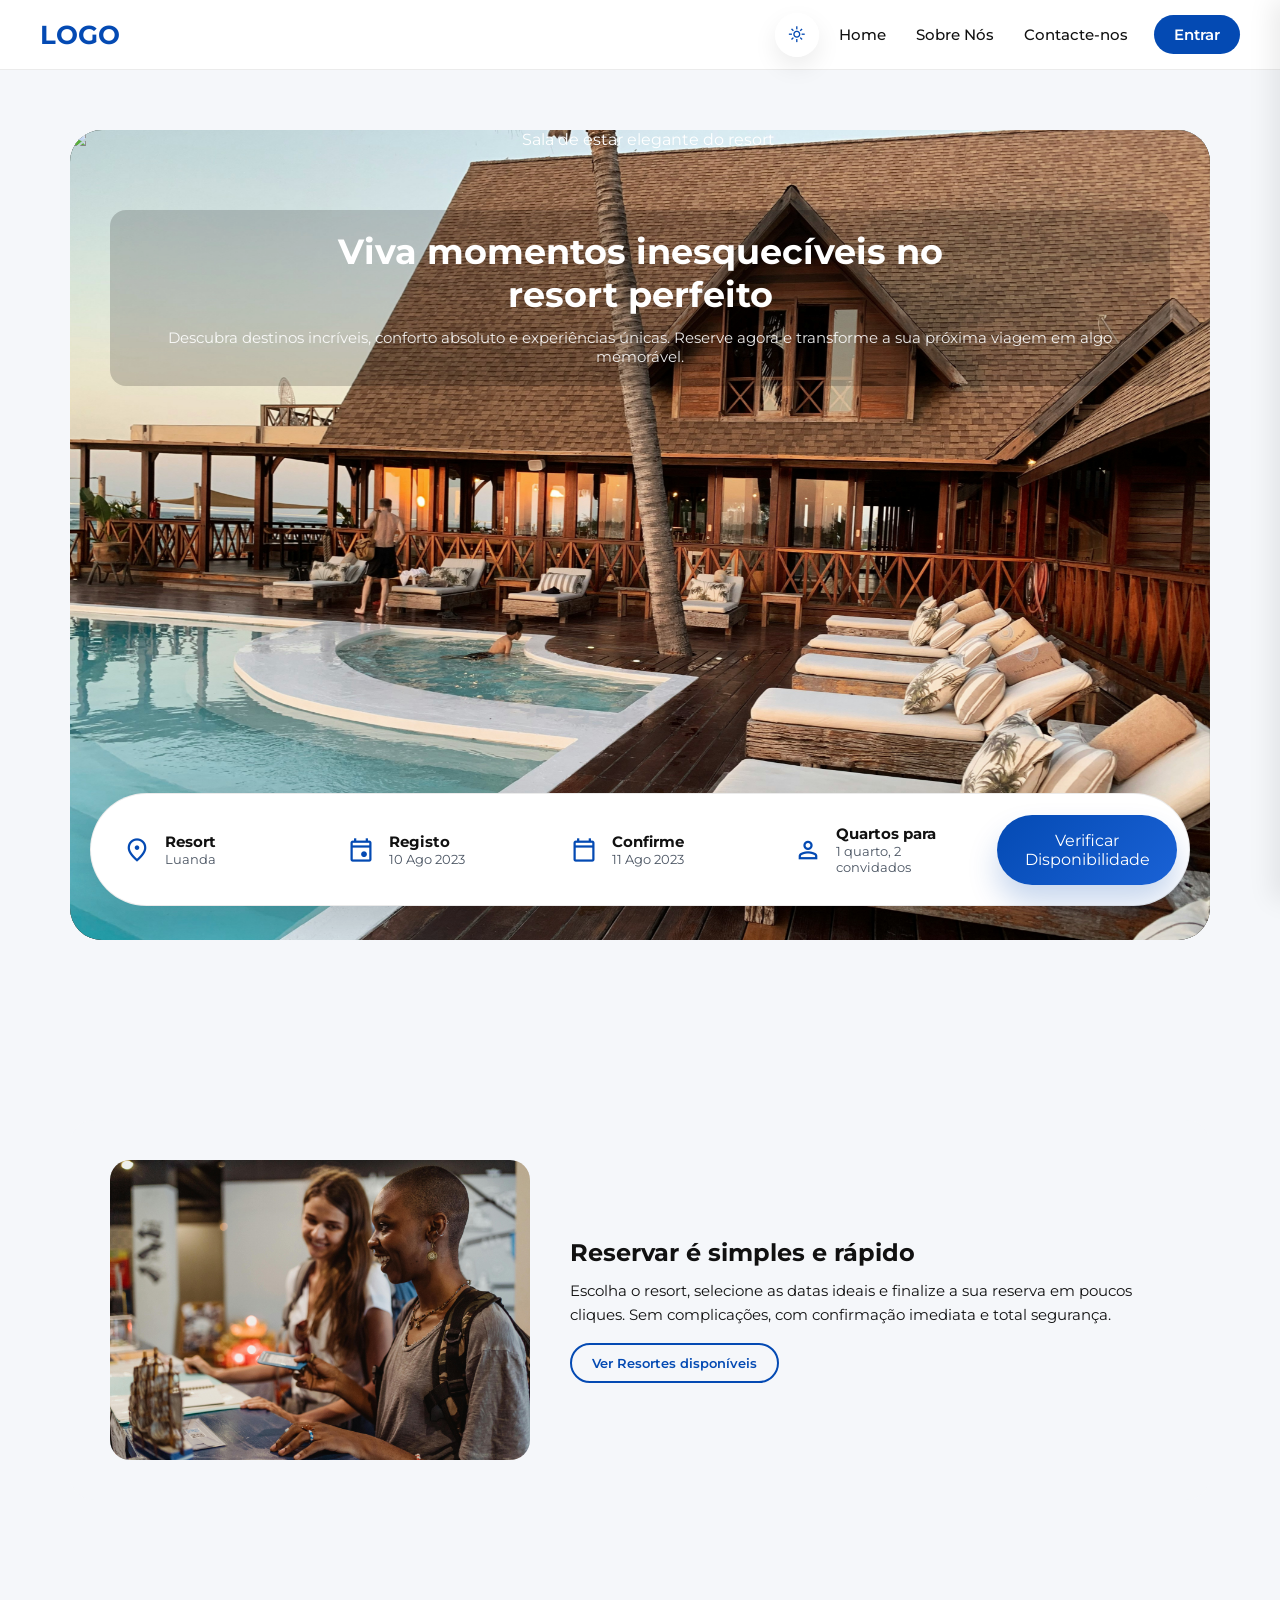
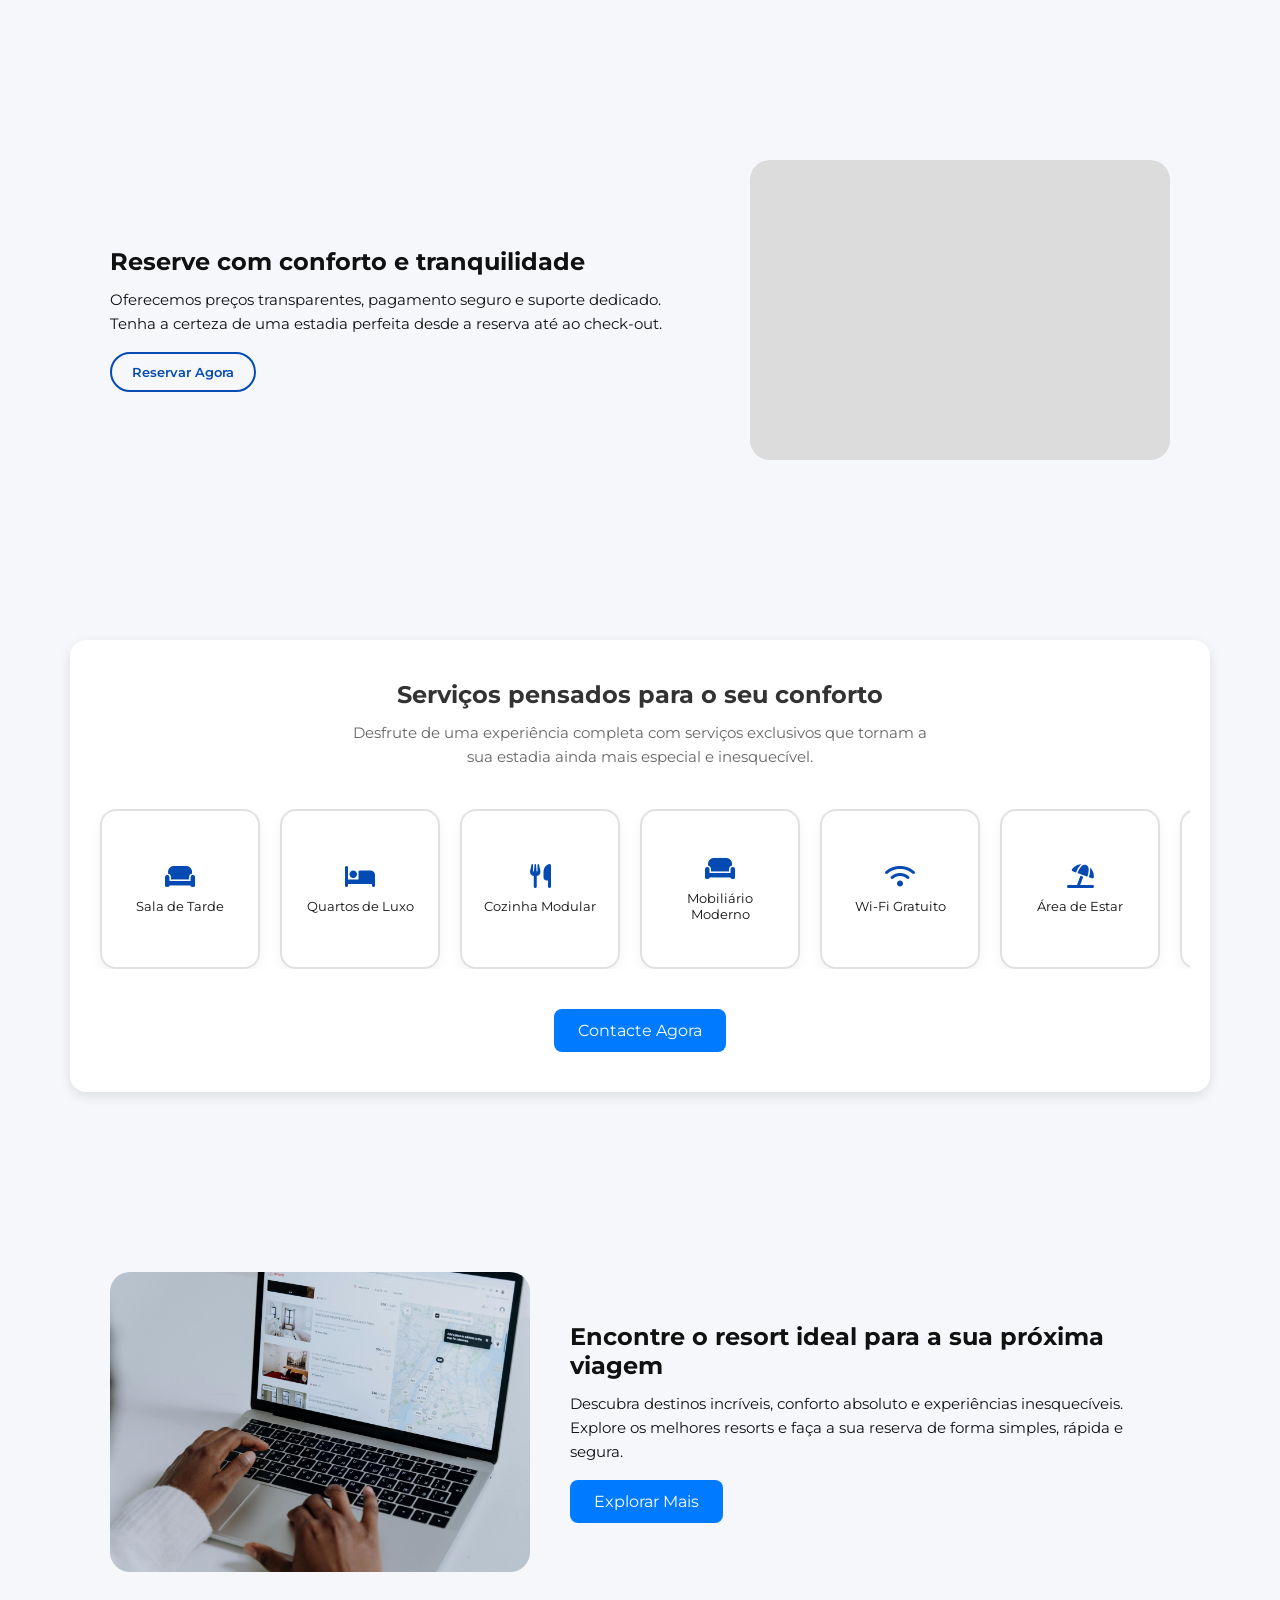
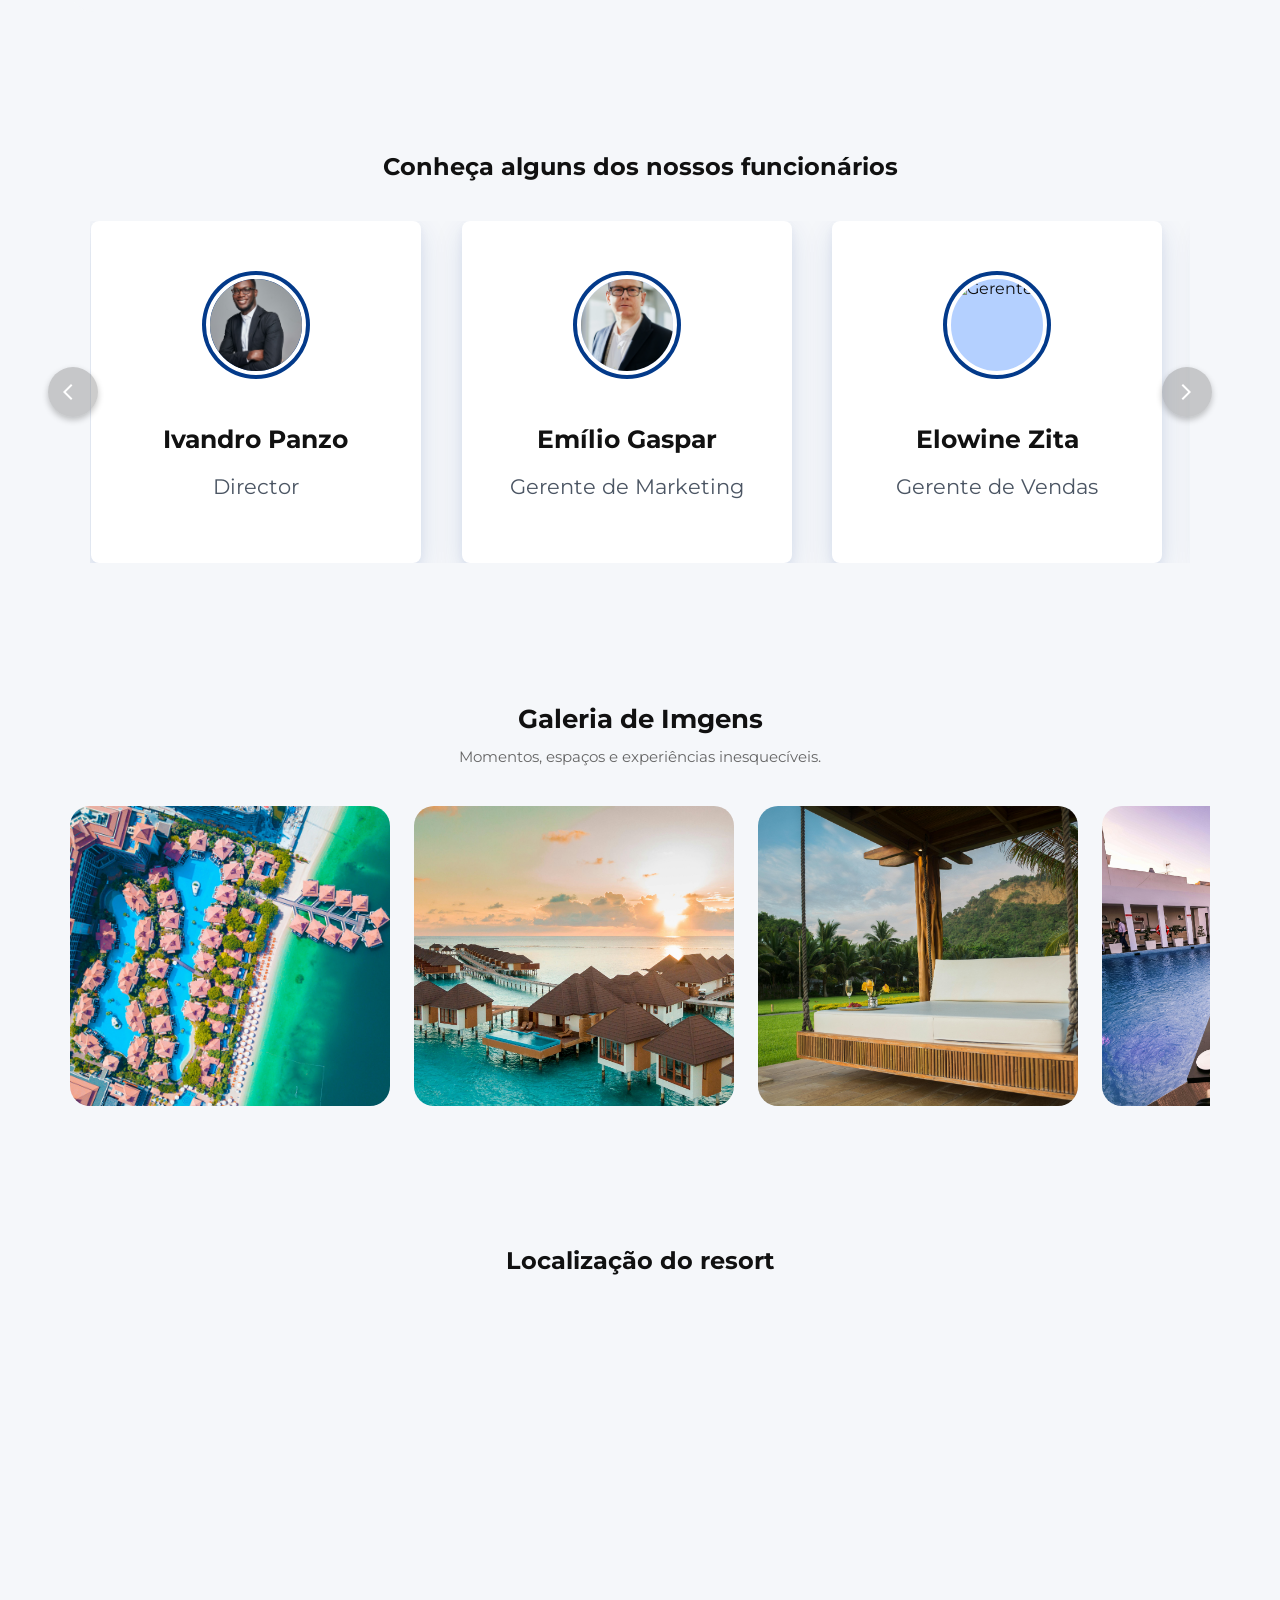
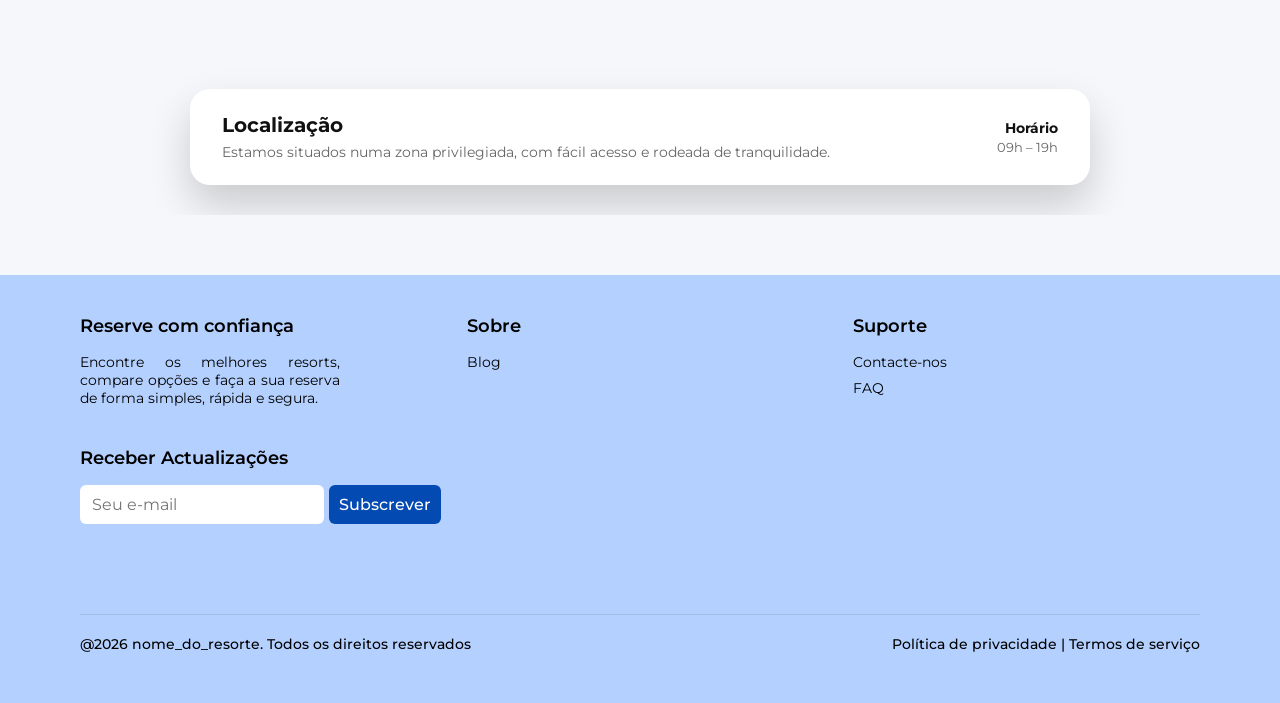
==== index.html @ 186f8224 "Add homepage, contact page and site assets Add initial site scaffold for the resort: new index.html " ====
<!DOCTYPE html>
<html lang="pt-pt">
  <head>
    <meta charset="UTF-8" />
    <meta name="viewport" content="width=device-width, initial-scale=1.0" />
    <link rel="stylesheet" href="./styles/style.css" />
    <link rel="stylesheet" href="./styles/home.css" />
    <link
      href="https://fonts.googleapis.com/css2?family=Material+Symbols+Outlined"
      rel="stylesheet"
    />

    <link
      rel="stylesheet"
      href="https://cdnjs.cloudflare.com/ajax/libs/font-awesome/6.5.1/css/all.min.css"
      integrity="sha512-DTOQO9RWCH3ppGqcWaEA1BIZOC6xxalwEsw9c2QQeAIftl+Vegovlnee1c9QX4D+L3pF6pJ7M5d0N2R8iA=="
      crossorigin="anonymous"
      referrerpolicy="no-referrer"
    />
    <script src="https://kit.fontawesome.com/9b6fa4220d.js" crossorigin="anonymous"></script>

    <title>Resort</title>
  </head>
  <body class="page-home">
    <header>
      <div>
        <a href="../index.html">
          <p class="logo">LOGO</p>
        </a>
      </div>

      <div class="header-actions">
        <button class="theme-toggle" type="button" aria-label="Alternar tema claro e escuro">
          <span class="material-symbols-outlined theme-icon">light_mode</span>
        </button>
        <button class="menu-toggle" aria-label="Abrir menu" aria-controls="menu-lateral" aria-expanded="false">
          <span class="material-symbols-outlined"> menu </span>
        </button>
        <nav aria-label="Menu principal">
          <a href="./index.html" class="botao-nav">Home</a>
          <a href="./sobre_nos/Sobre Nós.html" class="botao-nav">Sobre Nós</a>
          <a href="./contactos/Contacte-nos.html" class="botao-nav">Contacte-nos</a>
          <a href="#" class="btn-login">Entrar</a>
        </nav>
      </div>
    </header>

    <!--MENU LATERAL-->
    <div class="overlay"></div>

    <aside class="menu-lateral" id="menu-lateral" aria-label="Menu móvel">
      <div class="menu-header">
        <button class="menu-close" aria-label="Fechar menu">
          <span class="material-symbols-outlined">close</span>
        </button>
      </div>
       <a href="./index.html" class="botao-nav">Home</a>
      <a href="./sobre_nos/Sobre Nós.html" class="botao-nav">Sobre Nós</a>
      <a href="./contactos/Contacte-nos.html" class="botao-nav">Contacte-nos</a>
      <a href="#" class="btn-reservar">Entrar</a>
    </aside>

    <main>
      <!--SECCAO DE BOAS VINDAS-->
<section class="bem-vindo">
  <div class="image-slider">
    <img src="imagens/imagens_gerentes/resorts/fabio-fistarol-qai_Clhyq0s-unsplash.jpg" alt="Piscina do resort com vista para o oceano">
    <img src="imagens/imagens_gerentes/resorts/sasha-kaunas-xEaAoizNFV8-unsplash.jpg" alt="Quarto de hotel com varanda virada para o mar">
    <img src="imagens/imagens_gerentes/resorts/bilderboken-rlwE8f8anOc-unsplash.jpg" alt="Área de lazer exterior do resort com espreguiçadeiras">
    <img src="imagens/imagens_gerentes/resorts/chelsea-gates-0653_wY0nRc-unsplash.jpg" alt="Sala de estar elegante do resort">
  </div>
  <div class="welcome-content">
    <h1>Viva momentos inesquecíveis no resort perfeito</h1>
    
    <p>
   Descubra destinos incríveis, conforto absoluto e experiências únicas.
Reserve agora e transforme a sua próxima viagem em algo memorável.
    </p>
  </div>

  <div class="booking-bar">
    <button type="button" class="booking-item">
      <span class="material-symbols-outlined">location_on</span>
      <div class="booking-item-text">
        <strong>Resort</strong>
        <span>Luanda</span>
      </div>
    </button>
    <button type="button" class="booking-item">
      <span class="material-symbols-outlined">event</span>
      <div class="booking-item-text">
        <strong>Registo</strong>
        <span>10 Ago 2023</span>
      </div>
    </button>
    <button type="button" class="booking-item">
      <span class="material-symbols-outlined">calendar_today</span>
      <div class="booking-item-text">
        <strong>Confirme</strong>
        <span>11 Ago 2023</span>
      </div>
    </button>
    <button type="button" class="booking-item">
      <span class="material-symbols-outlined">person</span>
      <div class="booking-item-text">
        <strong>Quartos para</strong>
        <span>1 quarto, 2 convidados</span>
      </div>
    </button>
    <button type="button" class="booking-action">
      Verificar Disponibilidade
    </button>
  </div>

</section>


      <!-- Segunda secção-->

      <!-- SEGUNDA SECÇÃO -->
      <section class="section">
        <div class="container card">
          <div class="img-placeholder1"></div>

          <div class="texto">
            <h2>Reservar é simples e rápido</h2>
            <p>
              Escolha o resort, selecione as datas ideais e finalize a sua reserva em poucos cliques.
Sem complicações, com confirmação imediata e total segurança.
            </p>
            <a href="#" class="botao-seccao">Ver Resortes disponíveis</a>
          </div>
        </div>
      </section>

      <!-- TERCEIRA SECÇÃO -->
      <section class="section">
        <div class="caixa-reversa card">
          <div class="img-placeholder2"></div>

          <div class="texto">
            <br />
            <h2>Reserve com conforto e tranquilidade</h2>
            <p>
              Oferecemos preços transparentes, pagamento seguro e suporte dedicado.
Tenha a certeza de uma estadia perfeita desde a reserva até ao check-out.
            </p>
            <a href="#" class="botao-seccao">Reservar Agora</a>
          </div>
        </div>
      </section>

    <section class="section section4">
    <!-- Texto acima dos cards -->
    <div class="section-info">
      <h2>Serviços pensados para o seu conforto</h2>
      <p>
        Desfrute de uma experiência completa com serviços exclusivos que tornam
        a sua estadia ainda mais especial e inesquecível.
      </p>
    </div>

    <!-- Scroll infinito dos cards -->
    <div class="scroll-container">
      <div class="scroll-wrapper">
        <!-- Primeira série de cards -->
        <div class="service-card">
          <i class="fa-solid fa-couch"></i>
          <p>Sala de Tarde</p>
        </div>
        <div class="service-card">
          <i class="fa-solid fa-bed"></i>
          <p>Quartos de Luxo</p>
        </div>
        <div class="service-card">
          <i class="fa-solid fa-utensils"></i>
          <p>Cozinha Modular</p>
        </div>
        <div class="service-card">
       <i class="fa-solid fa-couch"></i>
          <p>Mobiliário Moderno</p>
        </div>
        <div class="service-card">
          <i class="fa-solid fa-wifi"></i>
          <p>Wi-Fi Gratuito</p>
        </div>
        <div class="service-card">
          <i class="fa-solid fa-umbrella-beach"></i>
          <p>Área de Estar</p>
        </div>
        <div class="service-card">
          <i class="fa-solid fa-square-parking"></i>
          <p>Estacionamento Privado</p>
        </div>
        <div class="service-card">
          <i class="fa-solid fa-fan"></i>
          <p>Ar Condicionado</p>
        </div>

        <!-- Duplicação para loop infinito -->
        <div class="service-card">
          <i class="fa-solid fa-couch"></i>
          <p>Salas de Estar</p>
        </div>
        <div class="service-card">
          <i class="fa-solid fa-bed"></i>
          <p>Quartos de Luxo</p>
        </div>
        <div class="service-card">
          <i class="fa-solid fa-utensils"></i>
          <p>Cozinha Modular</p>
        </div>
        <div class="service-card">
         <i class="fa-solid fa-couch"></i>
          <p>Mobiliário Moderno</p>
        </div>
        <div class="service-card">
          <i class="fa-solid fa-wifi"></i>
          <p>Wi-Fi Gratuito</p>
        </div>
        <div class="service-card">
          <i class="fa-solid fa-umbrella-beach"></i>
          <p>Área de Estar</p>
        </div>
        <div class="service-card">
          <i class="fa-solid fa-square-parking"></i>
          <p>Estacionamento Privado</p>
        </div>
        <div class="service-card">
          <i class="fa-solid fa-fan"></i>
          <p>Ar Condicionado</p>
        </div>
      </div>
    </div>

    <!-- Botão abaixo dos cards -->
    <div class="section-action">
      <a href="#" class="botao-reservar">Contacte Agora</a>
    </div>
  </section>

      <!-- QUINTA SECÇÃO -->
      <section class="section">
        <div class="container card">
          <div class="img-placeholder3"></div>

          <div class="texto">
            <h2>Encontre o resort ideal para a sua próxima viagem</h2>
            <p>
              Descubra destinos incríveis, conforto absoluto e experiências inesquecíveis.
Explore os melhores resorts e faça a sua reserva de forma simples, rápida e segura.
            </p>
            <a href="#" class="botao-reservar">Explorar Mais</a>
          </div>
        </div>
      </section>

      <!-- SECÇÃO DE GERENTES -->
      <section class="team-section" aria-labelledby="team-title">
        <h2 id="team-title" class="section-info">Conheça alguns dos nossos funcionários</h2>
        <div class="wrapper">
          <span id="left" class="material-symbols-outlined">
            arrow_back_ios
          </span>
          <ul class="carousel">
            <li class="cartao">
              <div class="wrapper-imagem">
                <img
                  src="imagens/imagens_gerentes/olawale-munna-qpyR0WKV_Cs-unsplash.jpg"
                  alt="Gerente"
                  draggable="false"
                />
              </div>
              <h2>Ivandro Panzo</h2>
              <p>Director</p>
            </li>
            <li class="cartao">
              <div class="wrapper-imagem">
                <img
                  src="imagens/imagens_gerentes/linkedin-sales-solutions-pAtA8xe_iVM-unsplash.jpg"
                  alt="Gerente"
                  draggable="false"
                />
              </div>
              <h2>Emílio Gaspar</h2>
              <p>Gerente de Marketing</p>
            </li>
            <li class="cartao">
              <div class="wrapper-imagem">
                <img
                  src="imagens/imagens_gerentes/christina-wocintechchat-com-0Zx1bDv5BNY-unsplash.jpg"
                  alt="Gerente"
                  draggable="false"
                />
              </div>
              <h2>Elowine Zita</h2>
              <p>Gerente de Vendas</p>
            </li>
            <li class="cartao">
              <div class="wrapper-imagem">
                <img
                  src="imagens/imagens_gerentes/christina-wocintechchat-com-SJvDxw0azqw-unsplash.jpg"
                  alt="Gerente"
                  draggable="false"
                />
              </div>
              <h2>Maria Salo</h2>
              <p>Gerente de Serviços</p>
            </li>
            <li class="cartao">
              <div class="wrapper-imagem">
                <img
                  src="imagens/imagens_gerentes/itay-verchik-G3ZAhAJ2ojc-unsplash.jpg"
                  alt="Gerente"
                  draggable="false"
                />
              </div>
              <h2>Áurio Zumba</h2>
              <p>RH</p>
            </li>
          </ul>

          <span id="right" class="material-symbols-outlined">
            arrow_forward_ios
          </span>
        </div>
      </section>

<!--Galeria-->
<section class="section galeria">
  <div class="galeria-header">
    <h2>Galeria de Imgens</h2>
    <p>Momentos, espaços e experiências inesquecíveis.</p>
  </div>

  <div class="galeria-autoscroll">
    <div class="galeria-track">
      <!-- grupo 1 -->
      <div class="galeria-item img1"></div>
      <div class="galeria-item img2"></div>
      <div class="galeria-item img3"></div>
      <div class="galeria-item img4"></div>
      <div class="galeria-item img5"></div>

      <!-- grupo 2 (duplicado para loop perfeito) -->
      <div class="galeria-item img1"></div>
      <div class="galeria-item img2"></div>
      <div class="galeria-item img3"></div>
      <div class="galeria-item img4"></div>
      <div class="galeria-item img5"></div>
    </div>
  </div>
</section>

      <!-- SEXTA SECÇÃO - MAPA -->
      <section class="mapa-section" aria-labelledby="mapa-title">
        <h2 id="mapa-title" class="section-info">Localização do resort</h2>
        <div class="mapa-container"><iframe src="https://www.google.com/maps/embed?pb=!1m18!1m12!1m3!1d4248.893605113733!2d13.100882975347645!3d-8.971890991087182!2m3!1f0!2f0!3f0!3m2!1i1024!2i768!4f13.1!3m3!1m2!1s0x1a52216869f61103%3A0xa486e6ddd4ad828c!2sMupas%20Beach%20%26%20Resort!5e1!3m2!1sen!2sao!4v1767361917332!5m2!1sen!2sao" width="1100" height="500" style="border:0;" allowfullscreen="" loading="lazy" referrerpolicy="no-referrer-when-downgrade">

     </iframe>
      <div class="mapa-card">
          <div class="mapa-card-left">
      <h3>Localização</h3>
      <p>Estamos situados numa zona privilegiada, com fácil acesso e rodeada de tranquilidade.</p>

      </div>
          <div class="mapa-card-right">
      <strong>Horário</strong>
      <span>09h – 19h</span>

        </div>
</div>
    </div>


    </div>
      </section>
    </main>
    <footer>
      <div>
        <h3>Reserve com confiança</h3>
        <p>
          Encontre os melhores resorts, compare opções e faça a sua reserva
de forma simples, rápida e segura.
        </p>
      </div>
      <div>
        <h3>Sobre</h3>

        <a href="#"> Blog </a>
      </div>
      <div>
        <h3>Suporte</h3>
        <a href="#"> Contacte-nos </a>
        <a href="#"> FAQ </a>
      </div>

      <div class="footer-section">
        <h3>Receber Actualizações</h3>
        <form class="newsletter-form">
          <input type="email" placeholder="Seu e-mail" />
          <button type="submit">Subscrever</button>
        </form>
      </div>
      <div class="footer-bottom">
        <p>
          <a href="#">Política de privacidade</a> |
          <a href="#">Termos de serviço</a>
        </p>
        <p class="word">@2026 nome_do_resorte. Todos os direitos reservados</p>
      </div>
    </footer>

    <script src="scripts/function.js" defer></script>
  </body>
</html>
---- styles/style.css ----
@import url("https://fonts.googleapis.com/css2?family=Montserrat:ital,wght@0,100..900;1,100..900&display=swap");

:root {
  --cor-botao: #044ab3;
  --cor-imagem: rgba(137, 135, 135, 0.858);
  --fonte-principal: "Montserrat", Helvetica, sans-serif;
  --cor-de-fundo: #f5f7fa;
  --cor-cards: #ffffff;
  --cor-secções: #e0e0e0;
  --cor-texto: #111111;
  --cor-subtitulo: #4b5563;
  --header-bg: rgba(255, 255, 255, 0.95);
  --border: rgba(0, 0, 0, 0.08);
  --card-shadow: 0 20px 50px rgba(0, 0, 0, 0.15);
  --surface: #f8fafc;
}

html {
  scroll-behavior: smooth;
  min-height: 100%;
}

body,
button,
input,
textarea,
select,
a {
  font: inherit;
}
a{
  text-decoration: none;
}
img,
picture,
svg,
video {
  max-width: 100%;
  display: block;
}

button,
.botao-seccao,
.btn-reservar,
.theme-toggle,
.menu-close {
  cursor: pointer;
  text-align: center;
}

.sr-only {
  position: absolute;
  width: 1px;
  height: 1px;
  padding: 0;
  margin: -1px;
  overflow: hidden;
  clip: rect(0, 0, 0, 0);
  white-space: nowrap;
  border: 0;
}

body {
  font-family: var(--fonte-principal);
  display: flex;
  flex-direction: column;
  min-height: 100vh;
  width: 100%;
  background: var(--cor-de-fundo);
  color: var(--cor-texto);
  transition:
    background 0.3s ease,
    color 0.3s ease;
}

body.dark {
  --cor-botao: #3c87f8;
  --cor-imagem: rgba(184, 189, 209, 0.68);
  --cor-de-fundo: #111827;
  --cor-cards: #1f2937;
  --cor-secções: #111827;
  --cor-texto: #e2e8f0;
  --cor-subtitulo: #94a3b8;
  --header-bg: rgba(15, 23, 42, 0.95);
  --border: rgba(148, 163, 184, 0.18);
  --card-shadow: 0 20px 50px rgba(15, 23, 42, 0.35);
  --surface: #111827;
}

*,
::before,
::after {
  box-sizing: border-box;
}

* {
  margin: 0px;
  padding: 0px;
}
/* --- Header & navigation --- */
header {
  position: fixed;
  top: 0;
  left: 0;
  width: 100%;

  height: 70px;
  padding: 0 40px;

  display: flex;
  justify-content: space-between;
  align-items: center;

  background-color: var(--header-bg);
  border-bottom: 1px solid var(--border);
  backdrop-filter: blur(14px);
  z-index: 1000;
}

nav {
  display: flex;
  align-items: center;
  gap: 22px;
}

.header-actions {
  display: flex;
  align-items: center;
  gap: 16px;
}

.header-actions nav {
  display: flex;
  align-items: center;
  gap: 22px;
}

.theme-toggle {
  display: inline-flex;
  align-items: center;
  justify-content: center;
  min-width: 44px;
  min-height: 44px;
  border: none;
  border-radius: 999px;
  background: rgba(255, 255, 255, 0.88);
  color: var(--cor-botao);
  box-shadow: 0 10px 24px rgba(0, 0, 0, 0.08);
  cursor: pointer;
  transition:
    transform 0.2s ease,
    background 0.3s ease,
    color 0.3s ease;
}

.theme-toggle:hover {
  transform: translateY(-1px);
}

body.dark .theme-toggle {
  background: rgba(255, 255, 255, 0.08);
  color: var(--cor-botao);
}

.theme-toggle i,
.theme-toggle .theme-icon {
  font-size: 1.1rem;
  line-height: 1;
}

.menu-toggle {
  position: relative;
  display: none;
  background: none;
  border: none;
  cursor: pointer;
  z-index: 1200;
}

.menu-toggle .material-symbols-outlined {
  font-size: 32px;
  color: #033a8a;
  transition:
    opacity 0.2s ease,
    opacity 0.2s ease;
}

/* --- Mobile menu --- */
.menu-lateral {
  position: fixed;
  top: 0;
  right: 0;
  box-shadow: -8px 0 24px rgba(0, 0, 0, 0.08);
  width: 280px;
  height: 100vh;

  background-color: var(--cor-cards);
  padding: 100px 24px 24px;

  display: flex;
  flex-direction: column;
  gap: 24px;

  transform: translateX(100%);
  transition: transform 0.35s ease;

  z-index: 1000;
}

.menu-lateral.ativo {
  transform: translateX(0);
}

.menu-header {
  position: absolute;
  top: 16px;
  right: 16px;
  display: flex;
  justify-content: flex-end;
  padding: 20px;
}

.menu-close {
  border-radius: 50%;
  background: none;
  border: none;
  cursor: pointer;
  color: #111;
  padding: 6px;
}

.menu-close span {
  font-size: 28px;
}

.menu-close:hover {
  color: var(--cor-botao);
}

/* --- Overlay / backdrop --- */
.overlay {
  position: fixed;
  inset: 0;
  background-color: rgba(0, 0, 0, 0.4);
  --webkit-backdrop-filter: blur(4px);

  opacity: 0;
  pointer-events: none;
  transition: opacity 0.3s ease;
  z-index: 900;
}

.overlay.ativo {
  opacity: 1;
  pointer-events: all;
}

/* --- Branding & navigation links --- */
.logo {
  font-family: var(--fonte-principal);
  font-size: 26px;
  font-weight: 700;
  color: var(--cor-botao);
  line-height: 1;
}

.botao-nav {
  text-decoration: none;
  font-size: 15px;
  font-weight: 500;
  color: var(--cor-texto);
  padding: 8px 4px;
}

.botao-nav:hover {
  color: #044ab3;
}
body.dark .botao-nav:hover {
  color:#044ab3;
}
.btn-login {
  text-decoration: none;
  background-color: var(--cor-botao);
  color: white;
  font-weight: 600;
  font-size: 15px;
  border-radius: 999px;
  padding: 10px 20px;
  transition: background-color 0.3s ease;
}

.btn-login:hover {
  background-color: #033a8a;
}

.btn-reservar {
  text-decoration: none;
  background-color: var(--cor-botao);
  color: white;
  font-weight: 600;
  font-size: 13px;
  border-radius: 999px;
  padding: 10px 20px;
}

.btn-reservar:hover {
  background-color: #033a8a;
  color: bolder;
}

/*CORPO*/
main {
  flex: 1;
  width: 100vw;
  max-width: 1200px;
  margin: 90px auto 0 auto;
  padding: 0 30px;
  display: flex;
  flex-direction: column;

  gap: 60px;
}

/* --- Dark mode overrides --- */
body.dark .menu-lateral,
body.dark footer {
  background-color: var(--cor-cards);
}

body.dark .header,
body.dark header {
  background-color: var(--header-bg);
}

body.dark .btn-reservar {
  background-color: #5f7ee6;
}

body.dark .material-symbols-outlined {
  color: var(--cor-botao);
}

body.dark .botao-nav {
  color: #dbeafe;
}

body.dark .botao-nav:hover {
  color: #e0f2fe;
}

body.dark .footer-bottom p a,
body.dark .footer-section a {
  color: #cbd5e1;
}
.section {
  width: 100%;
  display: flex;
}

/* Home page CSS moved to styles/home.css */

/* --- Footer --- */

footer {
  background-color: #b4d0ff;
  gap: 40px;
  display: grid;
  grid-template-columns: repeat(auto-fit, minmax(260px, 1fr));
  padding: 40px 80px;
  margin: 60px 0 0 0;
  color: #000;
  font-family: var(--fonte-principal);
  text-align: justify;
}

footer > div {
  display: flex;
  flex-direction: column;
  align-items: flex-start;
  gap: 8px;
  max-width: 260px;
}

footer h3 {
  font-size: 18px;
  font-weight: 600;
  margin-bottom: 8px;
}

footer p,
footer a {
  font-size: 14px;
  color: #000;
}

body.dark footer p,
body.dark footer a {
  color: #dbeafe;
}

body.dark footer h3 {
  color: #f8fafc;
}

footer a:hover {
  text-decoration: underline;
  text-underline-offset: 4px;
}
footer form.newsletter-form {
  display: flex;
  flex-direction: row;
  gap: 5px;
  align-items: center;
  width: 100%;
}

footer input[type="email"] {
  flex: 1;
  padding: 10px 12px;
  border-radius: 6px;
  border: none;
}
footer button {
  padding: 10px 10px;
  border-radius: 6px;
  border: none;
  background-color: var(--cor-botao);
  color: #fff;
  font-weight: 500;
  cursor: pointer;
  margin-top: 0;
  width: auto;
  white-space: nowrap;
}

footer button:hover {
  background-color: #033a8a;
}

footer a {
  text-decoration: none;
}
footer a:hover {
  text-decoration: underline;
  color: var(--cor-botao);
}

footer form {
  display: flex;
  flex-direction: column;
}
div.footer-bottom {
  grid-column: 1 / -1;
  display: flex;
  flex-direction: row-reverse;
  justify-content: space-between;
  align-items: center;
  font-weight: 500;
  width: 100%;
  max-width: none;
  border-top: 1px solid rgba(0, 0, 0, 0.1);
  margin-top: 50px;
  padding-top: 20px;
  text-align: left;
  margin-bottom: 10px;
}
footer > div:not(.footer-bottom) {
  display: flex;
  flex-direction: column;
  align-items: flex-start;
  gap: 8px;
  max-width: 260px;
}
@media (max-width: 768px) {
  header {
    padding: 0 20px;
  }
  div.footer-bottom {
    flex-direction: column;
    text-align: center;
    gap: 10px;
  }
  main {
    max-width: 800px;
  }
  .section {
    padding: 40px 20px;
  }

  .section > div {
    flex-direction: column;
    align-items: flex-start;
  }

  .imgsection {
    max-width: 100%;
    height: 200px;
  }

  .menu-toggle {
    display: flex;
    color: #044ab3;
  }
  .theme-toggle {
    display: inline-flex;
  }
  .header-actions {
    gap: 6px;
  }
  .header-actions nav {
    display: none;
  }
  .galeria-item {
    flex: 0 0 260px;
    height: 180px;
  }

  .galeria-header h2 {
    font-size: 22px;
  }

  nav {
    display: none;
  }
}

@media screen and (max-width: 768px) {
  .wrapper .carousel {
    grid-auto-columns: 100%;
  }
}

/* Page-specific CSS moved to styles/contact.css and styles/about.css */
---- styles/home.css ----
/* --- Home page: hero banner --- */
.bem-vindo {
  position: relative;
  overflow: hidden;
  background: #6f6f6f;
  border-radius: 32px;
  height: 90vh;
  padding: 80px 40px 120px;
  max-width: 1200px;
  margin: 40px auto;
  text-align: center;
  color: #fff;
}

.image-slider {
  position: absolute;
  inset: 0;
  width: 100%;
  height: 100%;
  overflow: hidden;
}

.image-slider img {
  position: absolute;
  inset: 0;
  width: 100%;
  height: 100%;
  object-fit: cover;
  opacity: 0;
  animation: fade 20s infinite ease-in-out;
  animation-fill-mode: both;
  backface-visibility: hidden;
}

.image-slider img:nth-child(1) {
  animation-delay: 0s;
}

.image-slider img:nth-child(2) {
  animation-delay: 5s;
}

.image-slider img:nth-child(3) {
  animation-delay: 10s;
}

.image-slider img:nth-child(4) {
  animation-delay: 15s;
}

@keyframes fade {
  0%,
  20%,
  100% {
    opacity: 1;
  }
  25%,
  95% {
    opacity: 0;
  }
}

.welcome-content {
  position: relative;
  z-index: 1;
  text-align: center;
  background: #0000002d;
  padding: 20px;
  border-radius: 16px;
  margin: auto;
}

.welcome-content h1 {
  font-size: 2.2rem;
  max-width: 700px;
  margin: 0 auto 12px;
}

.welcome-content p {
  font-size: 0.95rem;
  opacity: 0.9;
}

.booking-bar {
  position: absolute;
  left: 50%;
  bottom: 34px;
  min-width: 80px;
  transform: translateX(-50%);
  width: min(100%, 1100px);
  display: flex;
  align-items: center;
  justify-content: space-between;
  gap: 6px;
  padding: 12px;
  background: var(--cor-cards);
  border-radius: 999px;
  box-shadow: var(--card-shadow);
  border: 1px solid var(--border);
  z-index: 2;
}

.booking-item,
.booking-action {
  border: none;
  background: none;
  cursor: pointer;
  outline: none;
  font: inherit;
}

.booking-item {
  display: flex;
  align-items: center;
  gap: 14px;
  flex: 1;
  min-width: 90px;
  padding: 18px 20px;
  border-radius: 999px;
  transition:
    transform 0.2s ease,
    background 0.25s ease,
    box-shadow 0.25s ease;
  text-align: left;
}

.booking-item:hover {
  background: rgba(4, 74, 179, 0.08);
  transform: translateY(-1px);
}

.booking-item .material-symbols-outlined {
  font-size: 28px;
  color: #044ab3;
}

.booking-item-text strong {
  display: block;
  font-size: 0.95rem;
  color: var(--cor-texto);
}

.booking-item-text span {
  display: block;
  font-size: 0.82rem;
  color: var(--cor-subtitulo);
}

.booking-action {
  flex-shrink: 0;
  width: 180px;
  background: linear-gradient(135deg, #044ab3 0%, #1a62d6 100%);
  color: #fff;
  border-radius: 999px;
  padding: 16px 28px;
  box-shadow: 0 18px 30px rgba(4, 74, 179, 0.22);
  transition:
    transform 0.2s ease,
    filter 0.25s ease,
    box-shadow 0.25s ease;
}

.booking-action:hover {
  transform: translateY(-2px);
  filter: brightness(1.04);
}

.section {
  width: 100%;
  margin: 0 auto;
  display: flex;
  flex-direction: column;
  padding: 80px 0;
  align-items: center;
}

.caixa-reversa {
  flex-direction: row-reverse;
  width: 100%;
}

.container {
  width: 100%;
  margin: 0 auto;
  padding: 0 20px;
  display: flex;
}

.card {
  background-color: #f5f7fa;
  border-radius: 24px;
  padding: 40px;
  display: flex;
  align-items: center;
  gap: 40px;
}

.img-placeholder1,
.img-placeholder2,
.img-placeholder3 {
  background-size: cover;
  background-position: center;
  width: 100%;
  max-width: 420px;
  height: 300px;
  background-color: #dcdcdc;
  border-radius: 20px;
}

.img-placeholder1 {
  background-image: url("../imagens/imagens_seccoes/pexels-ketut-subiyanto-4907441.jpg");
}

.img-placeholder2 {
  background-image: url("../imagens/imagens_seccoes/pexels-pixabay-261169.jpg");
}

.img-placeholder3 {
  background-image: url("../imagens/imagens_seccoes/pexels-cottonbro-5077049.jpg");
}

.texto h2 {
  font-size: 24px;
  margin-bottom: 12px;
}

.texto p {
  font-size: 15px;
  line-height: 1.6;
  margin-bottom: 16px;
}

.botao-seccao {
  display: inline-block;
  padding: 10px 20px;
  border: 2px solid #044ab3;
  color: #044ab3;
  border-radius: 999px;
  font-size: 13px;
  font-weight: 600;
  text-decoration: none;
}

.botao-seccao:hover {
  background-color: #044ab3;
  color: #fff;
}

.section4 {
  max-width: 1200px;
  margin: 0 auto;
  padding: 40px 20px;
  background-color: #fff;
  border-radius: 16px;
  box-shadow: 0 4px 12px rgba(0, 0, 0, 0.1);
}

.section-info {
  text-align: center;
  margin-bottom: 40px;
}

.section-info h2 {
  font-size: 24px;
  margin-bottom: 12px;
  color: #333;
}

.section-info p {
  font-size: 15px;
  line-height: 1.6;
  color: #666;
  max-width: 600px;
  margin: 0 auto;
}

.scroll-container {
  overflow: hidden;
  width: 100%;
  margin-bottom: 40px;
}

.scroll-wrapper {
  display: flex;
  animation: scroll 20s linear infinite;
}

.service-card {
  background-color: #ffffff;
  border-radius: 16px;
  width: 160px;
  height: 160px;
  padding: 20px;
  display: flex;
  flex-direction: column;
  justify-content: center;
  align-items: center;
  gap: 10px;
  font-size: 13px;
  text-align: center;
  box-shadow: 0 4px 12px rgba(0, 0, 0, 0.05);
  border: 2px solid #9b989849;
  flex-shrink: 0;
  margin: 0 10px;
}

.service-card img {
  width: 40px;
  height: 40px;
  transition: filter 0.3s ease;
}

.icon {
  font-size: 40px;
  color: var(--cor-botao);
  transition: color 0.3s ease;
}

@keyframes scroll {
  0% {
    transform: translateX(0);
  }
  100% {
    transform: translateX(-50%);
  }
}

.botao-reservar {
  display: inline-block;
  padding: 12px 24px;
  background-color: #007bff;
  color: #fff;
  text-decoration: none;
  border-radius: 8px;
  font-size: 16px;
  text-align: center;
  transition: background-color 0.3s;
}

.botao-reservar:hover {
  background-color: #0056b3;
}

.section-action {
  text-align: center;
}

@media (max-width: 720px) {
  .booking-bar {
    position: absolute;
    left: 50%;
    bottom: 24px;
    transform: translateX(-50%);
    width: min(340px, calc(100% - 32px));
    justify-content: center;
    padding: 0;
    background: transparent;
    box-shadow: none;
    border: none;
  }

  .booking-item {
    display: none;
  }

  .booking-action {
    width: 100%;
    margin: 0;
    padding: 12px 16px;
    border-radius: 999px;
    background: linear-gradient(135deg, #044ab3 0%, #1a62d6 100%);
    box-shadow: 0 18px 30px rgba(4, 74, 179, 0.18);
  }
}

@media (max-width: 768px) {
  .section-info h2 {
    font-size: 20px;
  }

  .section-info p {
    font-size: 14px;
  }

  .service-card {
    width: 120px;
    height: 120px;
    font-size: 12px;
  }

  .service-card img {
    width: 30px;
    height: 30px;
  }

  .scroll-wrapper {
    animation-duration: 15s;
  }
}

@media (max-width: 480px) {
  .section-info h2 {
    font-size: 18px;
  }

  .section-info p {
    font-size: 13px;
  }

  .service-card {
    width: 100px;
    height: 100px;
    font-size: 11px;
    padding: 10px;
  }

  .service-card img {
    width: 25px;
    height: 25px;
  }

  .botao-reservar {
    font-size: 14px;
    padding: 10px 20px;
  }
}

.carousel :where(.cartao, .wrapper-imagem) {
  display: flex;
  justify-content: center;
  align-items: center;
}

.carousel.dragging {
  cursor: grab;
  -webkit-user-select: none;
  user-select: none;
  scroll-behavior: auto;
  scroll-snap-type: none;
}

.carousel::-webkit-scrollbar {
  display: none;
}

.service-card i {
  color: var(--cor-botao);
  font-size: 24px;
} 

.carousel .cartao {
  scroll-snap-align: start;
  background-color: var(--cor-cards);
  border-radius: 8px;
  list-style: none;
  width: 330px;
  height: 342px;
  padding-bottom: 15px;
  display: flex;
  cursor: pointer;
  flex-direction: column;
  justify-content: center;
  align-items: center;
  gap: 15px;
  box-shadow:
    0 10px 30px rgba(3, 58, 138, 0.12),
    0 4px 10px rgba(3, 58, 138, 0.06);
}

.cartao {
  transition:
    box-shadow 0.3s ease,
    transform 0.3s ease;
}

.cartao:hover {
  transform: translateY(-6px);
  box-shadow:
    0 18px 45px rgba(0, 0, 0, 0.12),
    0 8px 18px rgba(0, 0, 0, 0.06);
}

.wrapper .carousel {
  display: grid;
  grid-auto-flow: column;
  grid-auto-columns: calc((100% / 3) - 12px);
  gap: 16px;
  overflow-x: auto;
  scroll-behavior: smooth;
  scroll-snap-type: x mandatory;
  scrollbar-width: 0;
}

.wrapper {
  max-width: 1100px;
  width: 100%;
  margin: 0 auto;
  position: relative;
}

.wrapper span {
  height: 50px;
  width: 50px;
  background: #7675755e;
  text-align: center;
  line-height: 50px;
  border-radius: 50%;
  color: #ffffff;
  top: 50%;
  cursor: pointer;
  position: absolute;
  font-size: 1.25rem;
  transform: translateY(-50%);
  box-shadow: 0 3px 6px rgba(0, 0, 0, 0.23);
}

.wrapper span:hover {
  background: #818181;
  transition:
    transform 0.3s ease,
    background 0.3s ease;
  transform: scale(1.05) translateY(-50%);
}

.wrapper span:first-child {
  left: -42px;
}

.wrapper span:last-child {
  right: -22px;
}

.cartao .wrapper-imagem {
  background-color: #033a8a;
  width: 108px;
  height: 108px;
  border-radius: 50%;
}

.cartao .wrapper-imagem img {
  width: 100px;
  height: 100px;
  border-radius: 50%;
  object-fit: cover;
  background: #b4d0ff;
  border: 4px solid #fff;
}

.cartao h2 {
  font-size: 1.56rem;
  margin: 30px 0 5px;
}

.cartao p {
  color: var(--cor-subtitulo);
  font-size: 1.31rem;
}

body.dark .card,
body.dark .service-card,
body.dark .section4,
body.dark .mapa-card,
body.dark .galeria-item {
  background-color: var(--cor-cards);
}

body.dark .welcome-content {
  background: rgba(30, 41, 59, 0.6);
}

body.dark .welcome-content h1,
body.dark .welcome-content p,
body.dark .texto h2,
body.dark .texto p,
body.dark .section-info h2,
body.dark .section-info p {
  color: var(--cor-texto);
}

body.dark .botao-seccao {
  background: rgba(138, 183, 255, 0.12);
  color: var(--cor-botao);
  border-color: rgba(138, 183, 255, 0.28);
}

body.dark .botao-seccao:hover {
  background-color: var(--cor-botao);
  color: #111827;
}

body.dark .icon {
  color: var(--cor-botao);
}

.galeria {
  gap: 40px;
  overflow: hidden;
}

.galeria-header {
  text-align: center;
  max-width: 600px;
}

.galeria-header h2 {
  font-size: 26px;
  margin-bottom: 12px;
}

.galeria-header p {
  font-size: 15px;
  color: #666;
}

.galeria-autoscroll {
  width: 100%;
  overflow: hidden;
  position: relative;
}

.galeria-track {
  display: flex;
  gap: 24px;
  width: max-content;
  animation: galeria-scroll 35s linear infinite;
}

.galeria-autoscroll:hover .galeria-track {
  animation-play-state: paused;
}

.galeria-item {
  width: 320px;
  height: 300px;
  background-color: #bdbdbd;
  border-radius: 20px;
  flex-shrink: 0;
  transition:
    transform 0.4s ease,
    box-shadow 0.4s ease;
  background-size: cover;
  background-position: center;
  background-repeat: no-repeat;
}

.img1 {
  background-image: url("../imagens/galeria/pexels-thelazyartist-1488515.jpg");
}

.img2 {
  background-image: url("../imagens/galeria/pexels-asadphoto-3601426.jpg");
}

.img3 {
  background-image: url("../imagens/galeria/pexels-maria-salazar-303506-879010.jpg");
}

.img4 {
  background-image: url("../imagens/galeria/pexels-naimbic-2290738.jpg");
}

.img5 {
  background-image: url("../imagens/galeria/pexels-pixabay-261169.jpg");
}

.galeria-item:hover {
  transform: scale(1.05);
  box-shadow: 0 18px 40px rgba(0, 0, 0, 0.18);
}

@keyframes galeria-scroll {
  from {
    transform: translateX(0);
  }
  to {
    transform: translateX(-50%);
  }
}

@media (max-width: 768px) {
  .card {
    flex-direction: column;
  }
}

.mapa-container {
  position: relative;
  width: 100%;
  height: 500px;
  border-radius: 24px;
  overflow: hidden;
}

.mapa-container iframe {
  width: 100%;
  height: 100%;
  border: 0;
}

.mapa-card {
  position: absolute;
  bottom: 30px;
  left: 50%;
  transform: translateX(-50%);
  background: #ffffff;
  border-radius: 20px;
  padding: 24px 32px;
  display: flex;
  gap: 40px;
  align-items: center;
  box-shadow: 0 20px 40px rgba(0, 0, 0, 0.18);
  z-index: 10;
  max-width: 900px;
  width: calc(100% - 40px);
}

.mapa-card-left {
  flex: 1;
}

.mapa-card-left h3 {
  font-size: 20px;
  margin-bottom: 6px;
}

.mapa-card-left p {
  font-size: 14px;
  color: #666;
}

.mapa-card-right {
  text-align: right;
}

.mapa-card-right strong {
  display: block;
  font-size: 14px;
  color: var(--cor-texto);
}

.mapa-card-right span {
  font-size: 13px;
  color: #666;
}

@media screen and (max-width: 768px) {
  .wrapper .carousel {
    grid-auto-columns: 100%;
  }
}
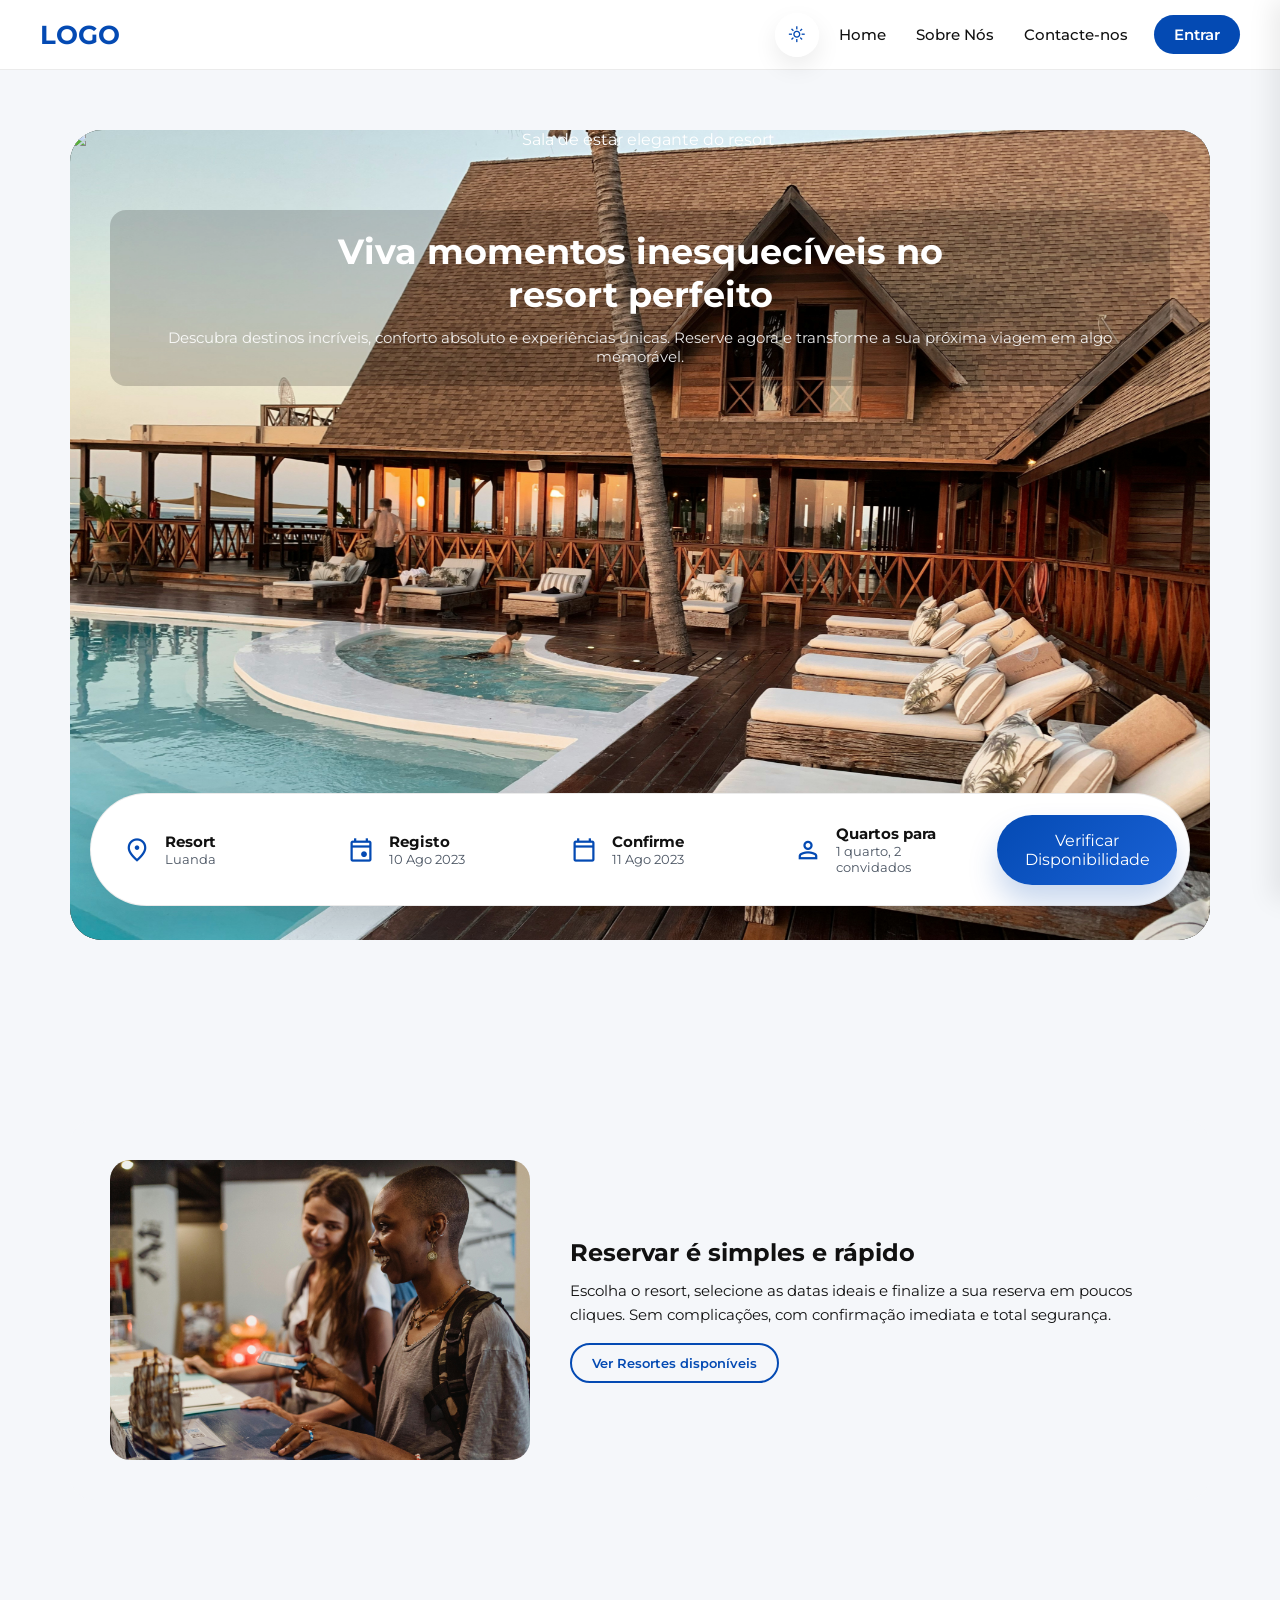
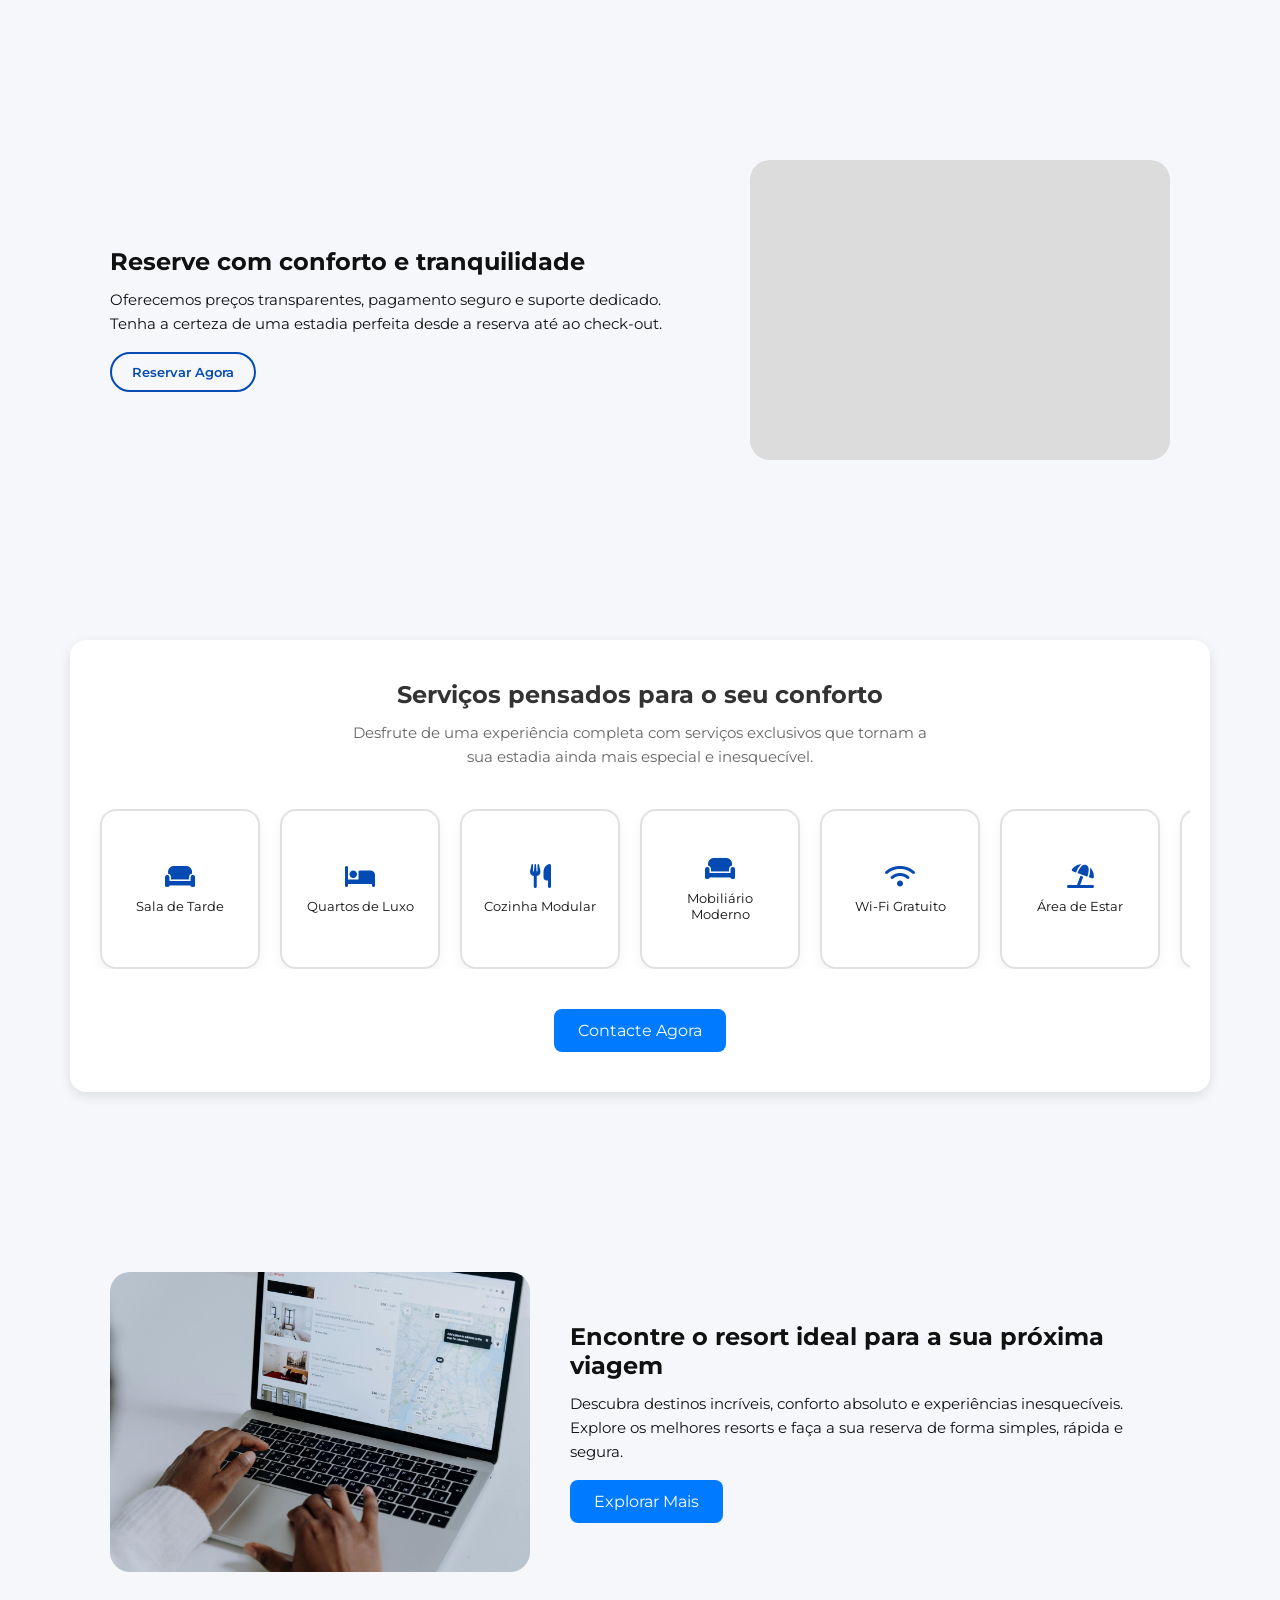
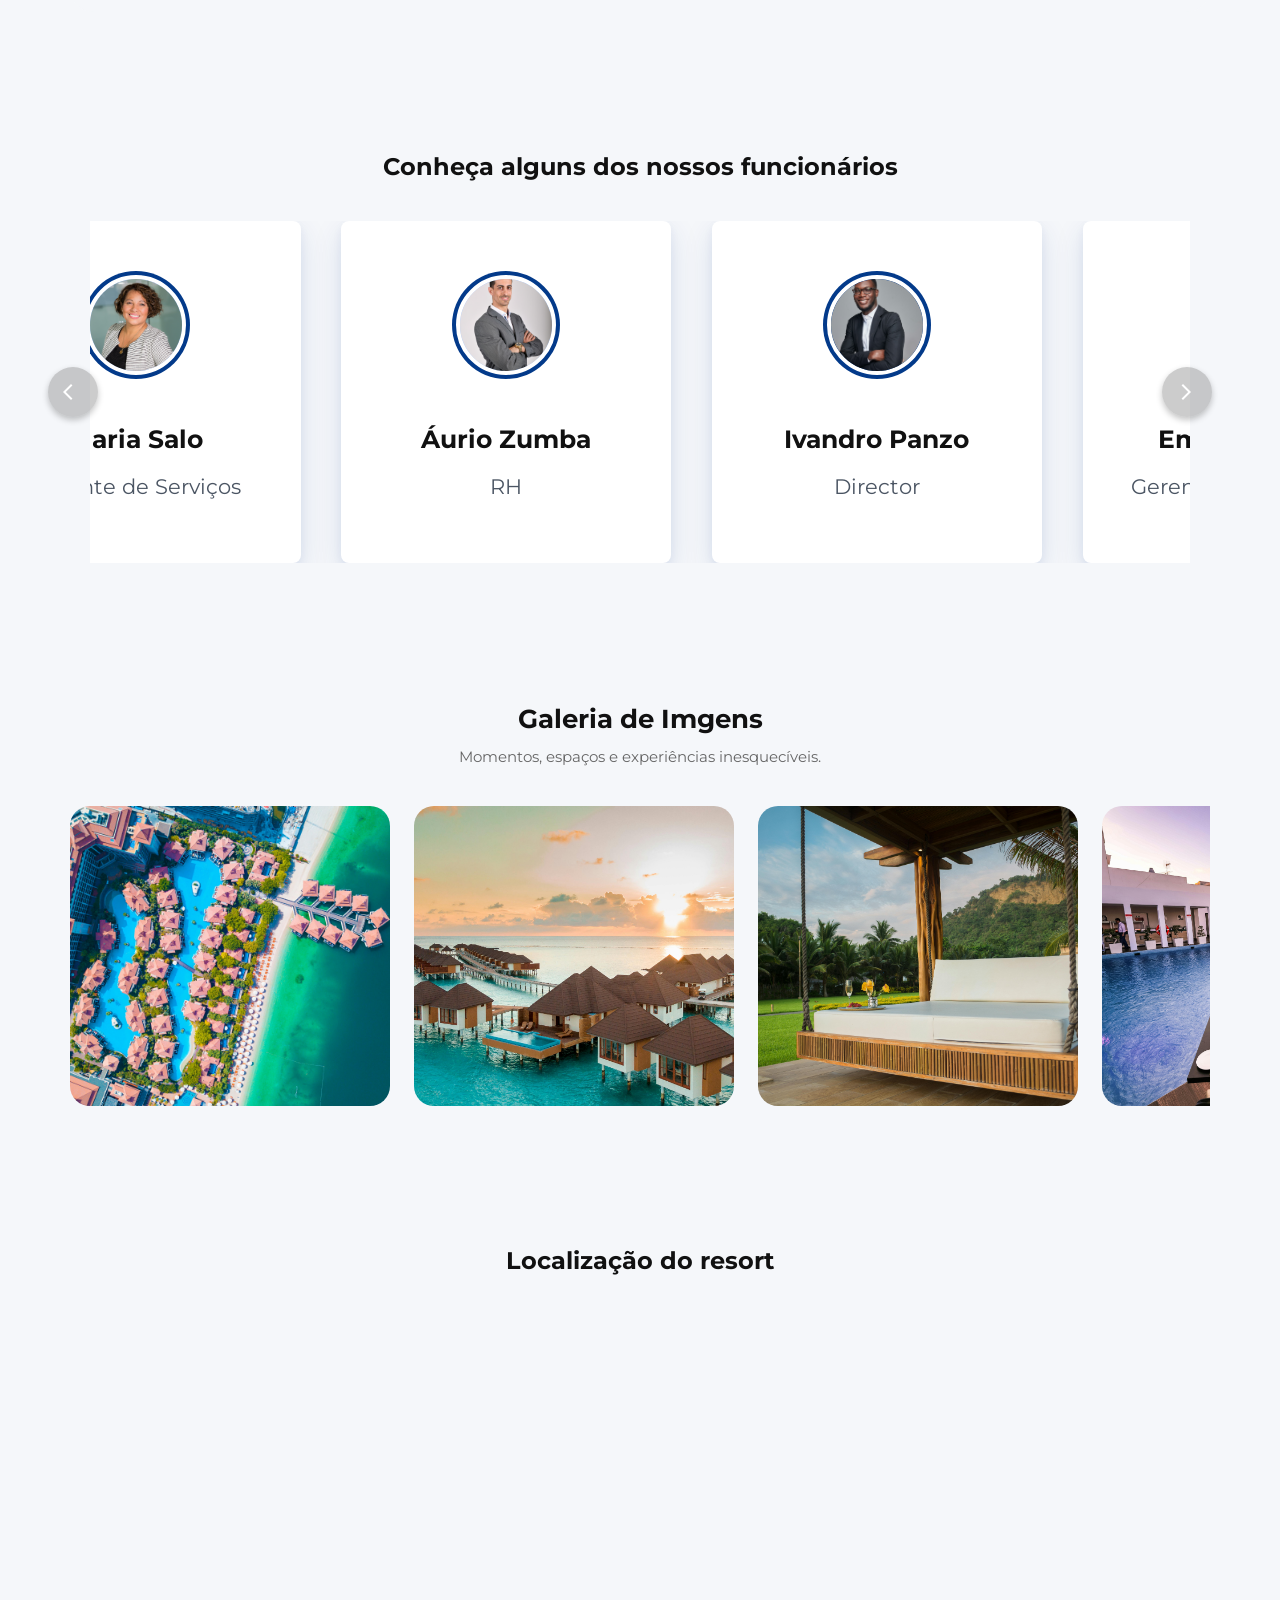
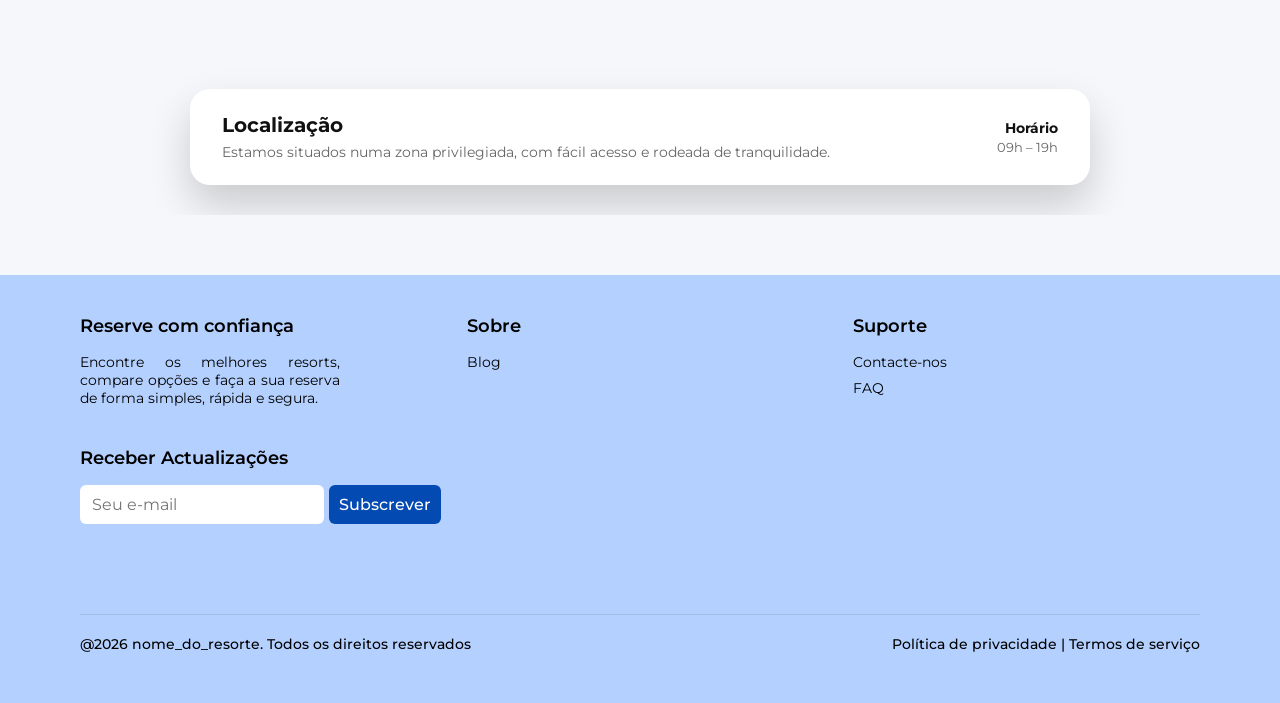
==== commit eb87ec77: "Update index.html" ====
--- a/index.html
+++ b/index.html
@@ -19,7 +19,7 @@
     />
     <script src="https://kit.fontawesome.com/9b6fa4220d.js" crossorigin="anonymous"></script>
 
-    <title>Resort</title>
+    <title>Complexo Turístico Baía de Cabo Ledo</title>
   </head>
   <body class="page-home">
     <header>
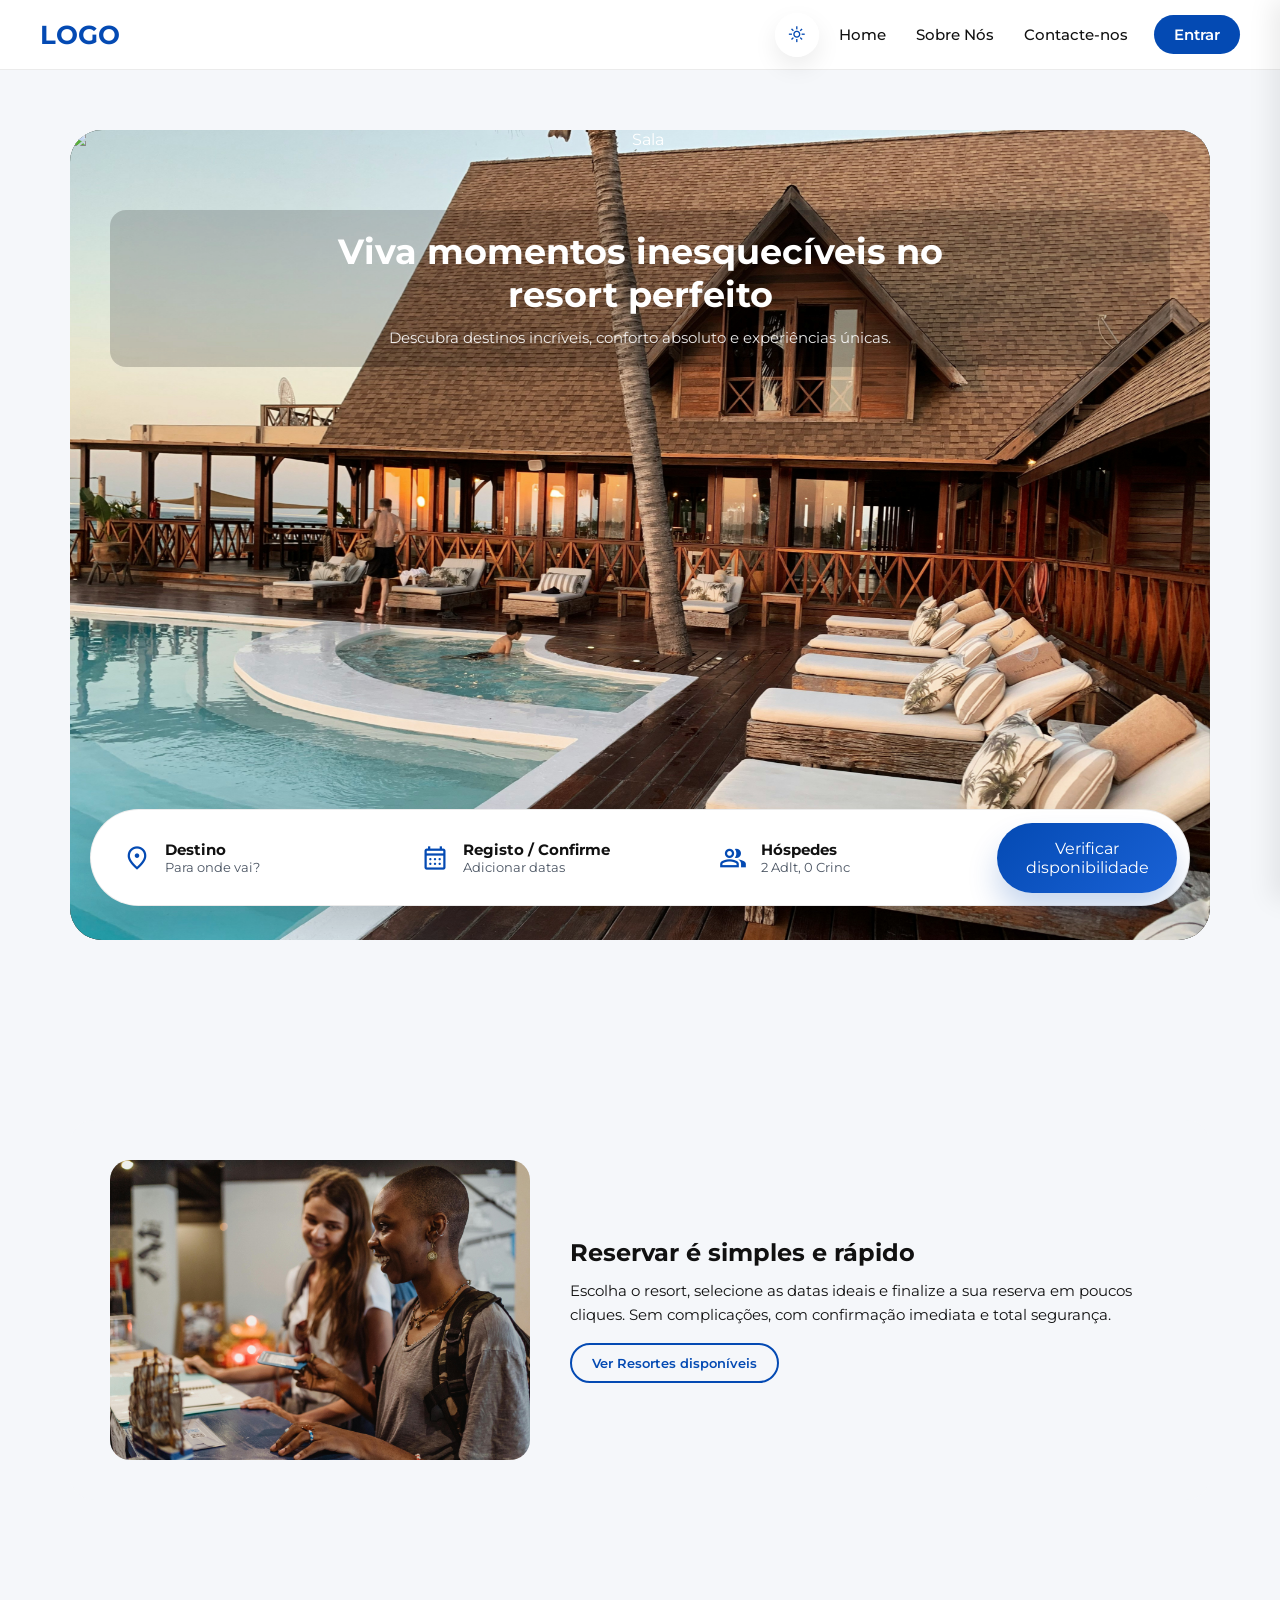
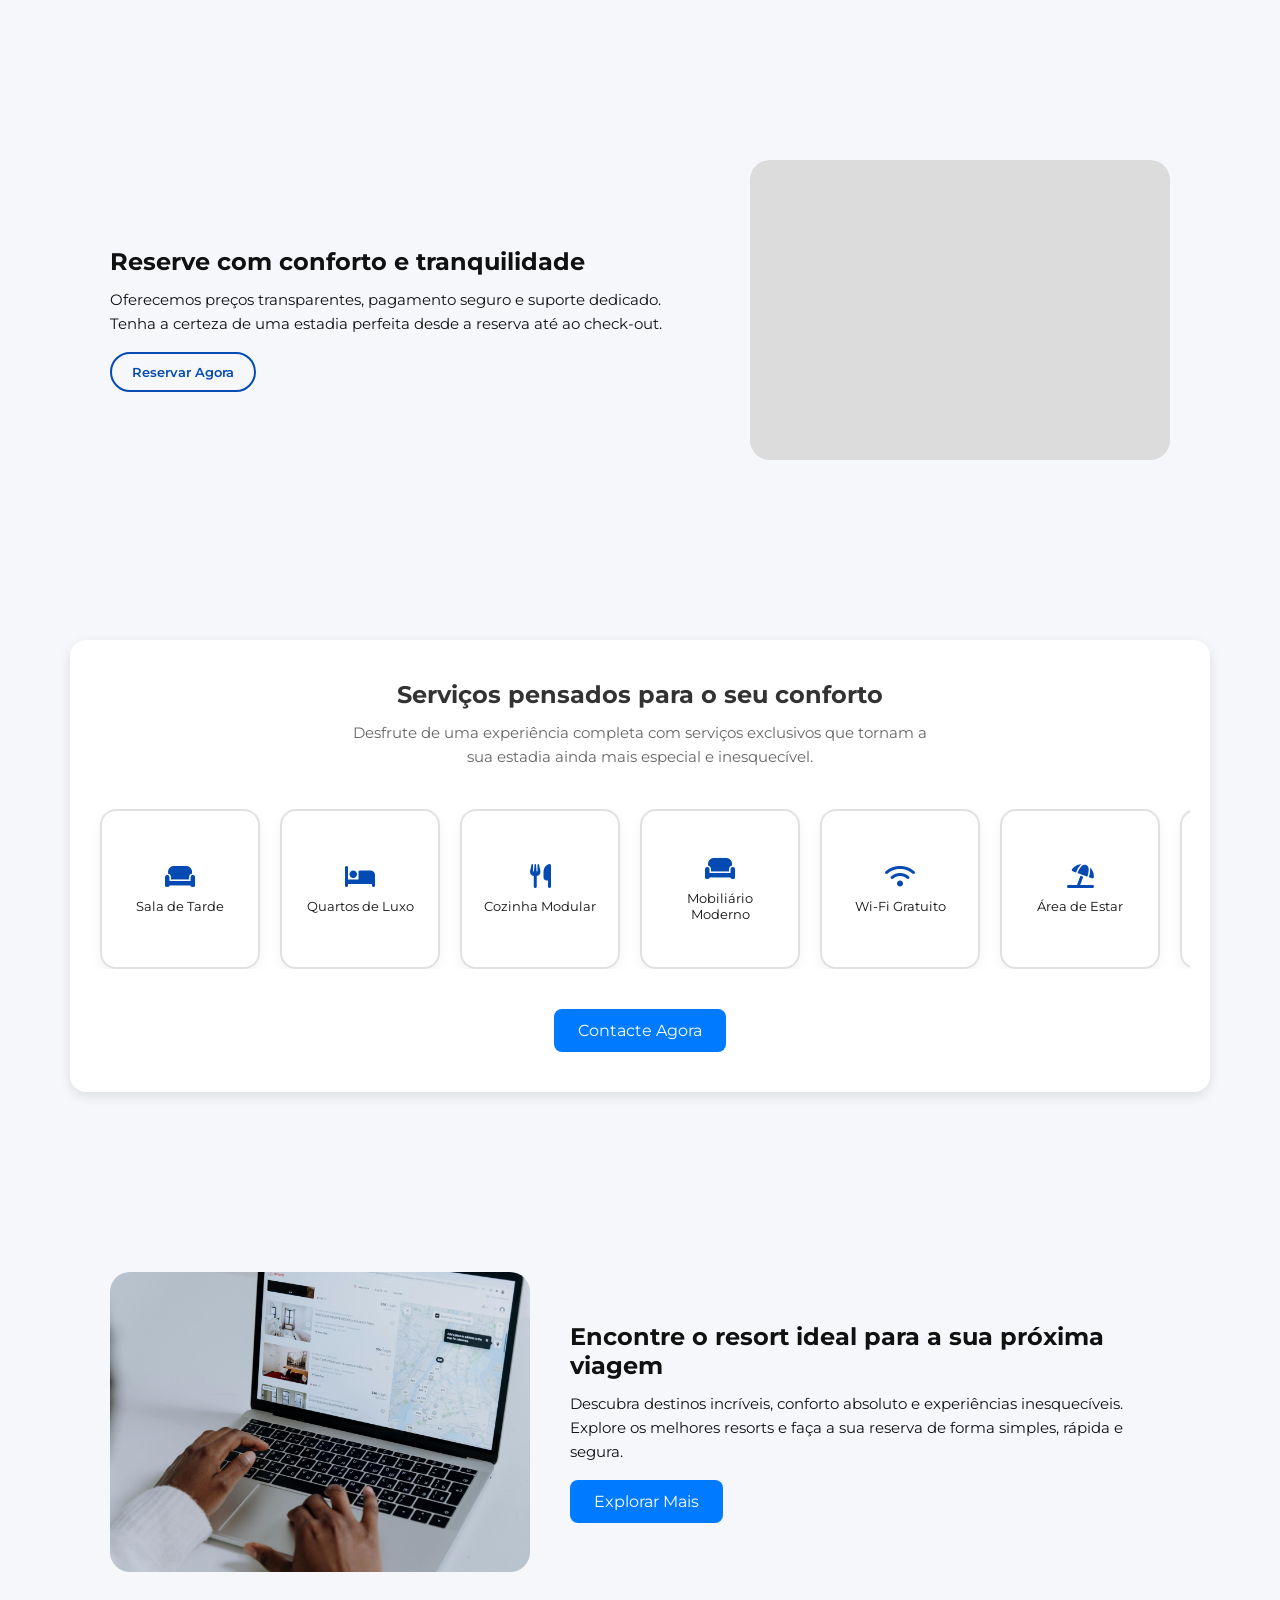
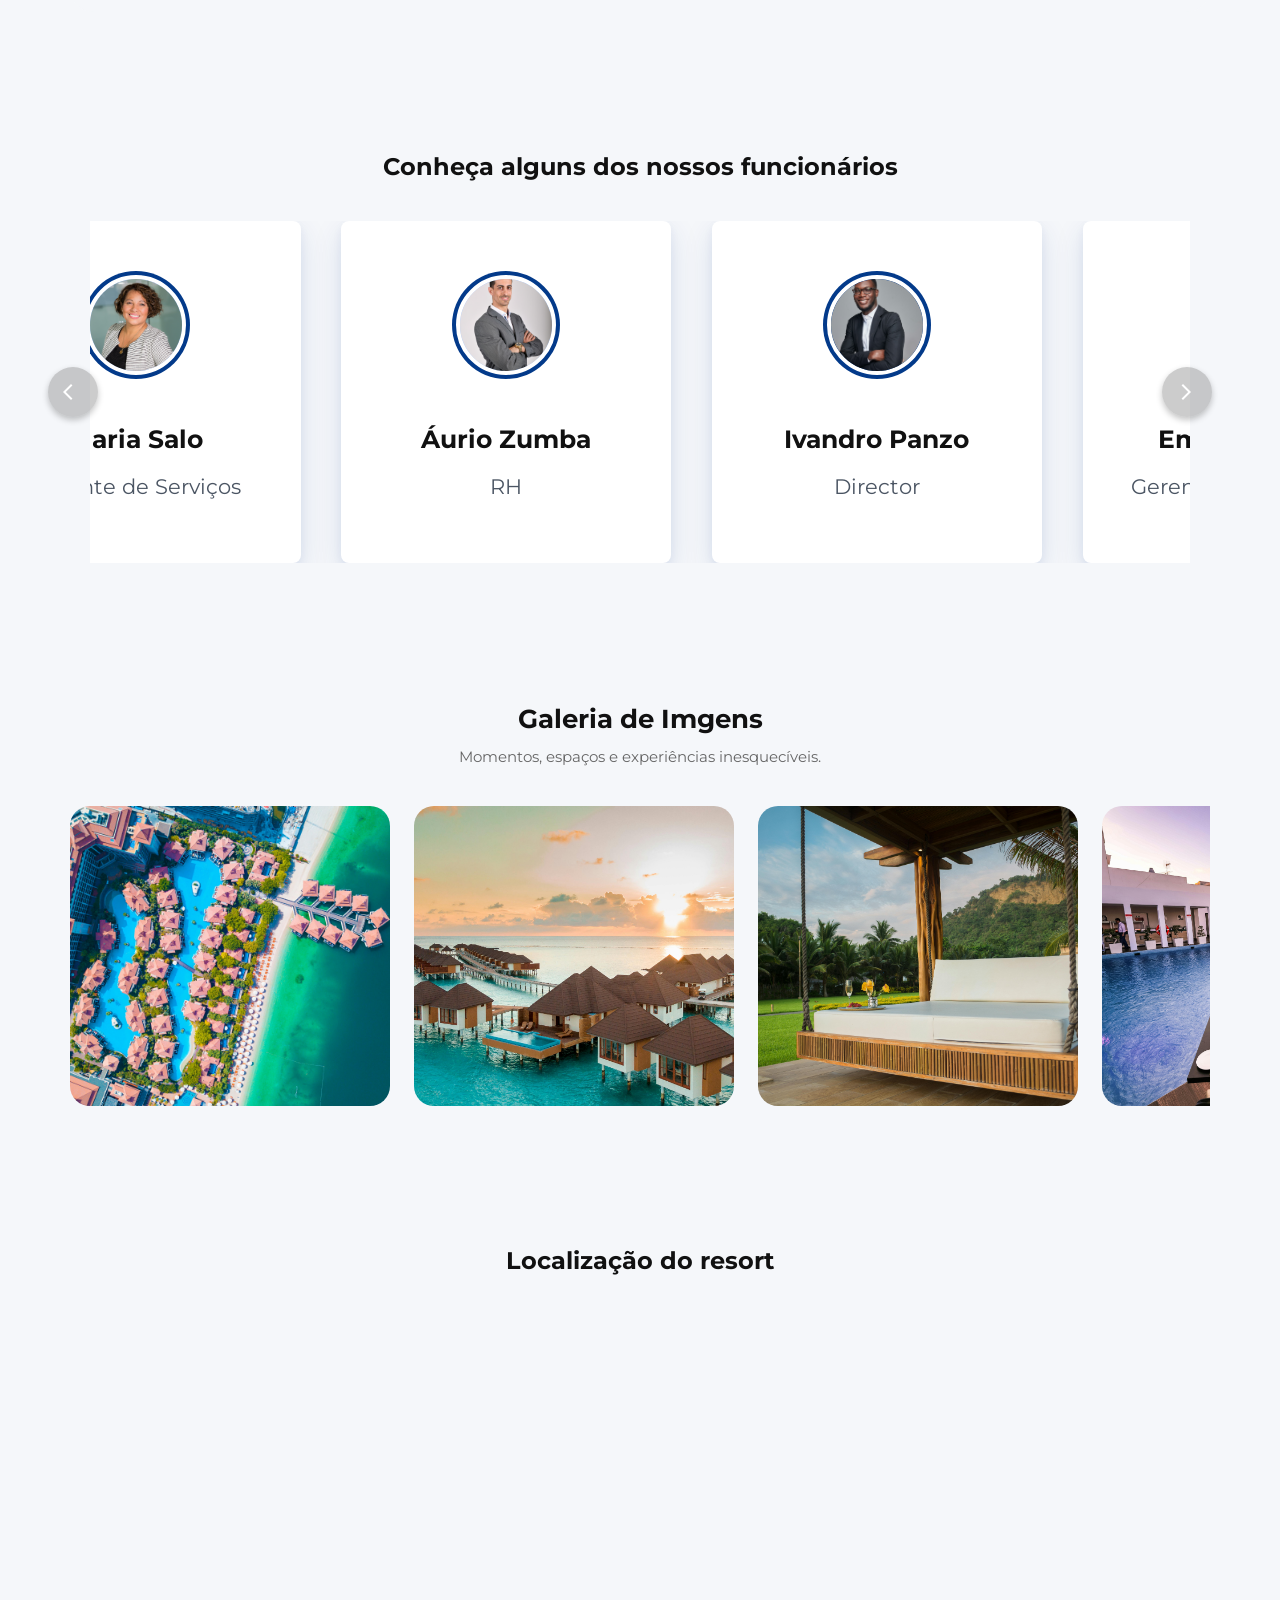
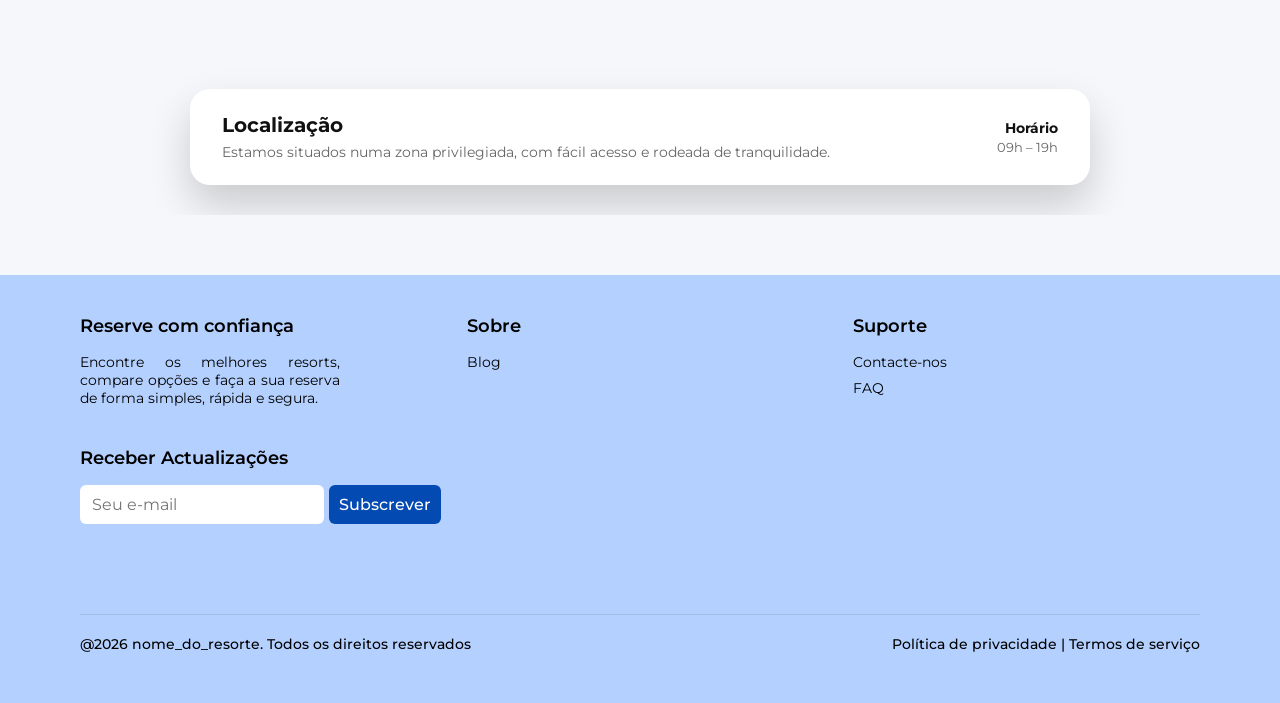
==== commit 94132cb1: "Barra de Verificar disponibilidade Hoje terminei  a 80% barra de verificar disponibilidade, permitin" ====
--- a/index.html
+++ b/index.html
@@ -18,6 +18,9 @@
       referrerpolicy="no-referrer"
     />
     <script src="https://kit.fontawesome.com/9b6fa4220d.js" crossorigin="anonymous"></script>
+
+    <link rel="stylesheet" href="https://cdn.jsdelivr.net/npm/flatpickr/dist/flatpickr.min.css">
+    <script src="https://cdn.jsdelivr.net/npm/flatpickr"></script>
 
     <title>Complexo Turístico Baía de Cabo Ledo</title>
   </head>
@@ -61,58 +64,77 @@
     </aside>
 
     <main>
-      <!--SECCAO DE BOAS VINDAS-->
-<section class="bem-vindo">
+
+<section>
+  <div class="bem-vindo">
   <div class="image-slider">
-    <img src="imagens/imagens_gerentes/resorts/fabio-fistarol-qai_Clhyq0s-unsplash.jpg" alt="Piscina do resort com vista para o oceano">
-    <img src="imagens/imagens_gerentes/resorts/sasha-kaunas-xEaAoizNFV8-unsplash.jpg" alt="Quarto de hotel com varanda virada para o mar">
-    <img src="imagens/imagens_gerentes/resorts/bilderboken-rlwE8f8anOc-unsplash.jpg" alt="Área de lazer exterior do resort com espreguiçadeiras">
-    <img src="imagens/imagens_gerentes/resorts/chelsea-gates-0653_wY0nRc-unsplash.jpg" alt="Sala de estar elegante do resort">
-  </div>
+    <img src="imagens/imagens_gerentes/resorts/fabio-fistarol-qai_Clhyq0s-unsplash.jpg" alt="Piscina">
+    <img src="imagens/imagens_gerentes/resorts/sasha-kaunas-xEaAoizNFV8-unsplash.jpg" alt="Quarto">
+    <img src="imagens/imagens_gerentes/resorts/bilderboken-rlwE8f8anOc-unsplash.jpg" alt="Lazer">
+    <img src="imagens/imagens_gerentes/resorts/chelsea-gates-0653_wY0nRc-unsplash.jpg" alt="Sala">
+  </div>
+
   <div class="welcome-content">
     <h1>Viva momentos inesquecíveis no resort perfeito</h1>
-    
-    <p>
-   Descubra destinos incríveis, conforto absoluto e experiências únicas.
-Reserve agora e transforme a sua próxima viagem em algo memorável.
-    </p>
+    <p>Descubra destinos incríveis, conforto absoluto e experiências únicas.</p>
   </div>
 
   <div class="booking-bar">
-    <button type="button" class="booking-item">
+    <div class="booking-item" id="btn-destino">
       <span class="material-symbols-outlined">location_on</span>
-      <div class="booking-item-text">
-        <strong>Resort</strong>
-        <span>Luanda</span>
-      </div>
+      <div><strong>Destino</strong><p>Para onde vai?</p></div>
+    </div>
+
+    <div class="booking-item" id="btn-calendario">
+      <span class="material-symbols-outlined">calendar_month</span>
+      <div><strong>Registo / Confirme</strong><p>Adicionar datas</p></div>
+    </div>
+
+    <div class="booking-item" id="btn-hospedes">
+      <span class="material-symbols-outlined">group</span>
+      <div><strong>Hóspedes</strong><p id="hospedes-resumo">2 Adlt, 0 Crinc</p></div>
+    </div>
+
+    <button class="booking-action" id="btn-verificar">
+      <span class="material-symbols-outlined">search</span>
+      <span>Verificar disponibilidade</span>
     </button>
-    <button type="button" class="booking-item">
-      <span class="material-symbols-outlined">event</span>
-      <div class="booking-item-text">
-        <strong>Registo</strong>
-        <span>10 Ago 2023</span>
-      </div>
-    </button>
-    <button type="button" class="booking-item">
-      <span class="material-symbols-outlined">calendar_today</span>
-      <div class="booking-item-text">
-        <strong>Confirme</strong>
-        <span>11 Ago 2023</span>
-      </div>
-    </button>
-    <button type="button" class="booking-item">
-      <span class="material-symbols-outlined">person</span>
-      <div class="booking-item-text">
-        <strong>Quartos para</strong>
-        <span>1 quarto, 2 convidados</span>
-      </div>
-    </button>
-    <button type="button" class="booking-action">
-      Verificar Disponibilidade
-    </button>
-  </div>
-
+  </div>
+
+  <div id="modal-hospedes" class="booking-modal">
+    <div class="modal-content small">
+      <h3>Hóspedes e Quartos</h3>
+      
+      <div class="guest-row">
+        <div class="guest-info">
+          <span>Adultos</span>
+          <small>Mais de 12 anos</small>
+        </div>
+        <div class="counter">
+          <button type="button" onclick="changeQty('adultos', -1)">-</button>
+          <span id="qty-adultos-modal">2</span>
+          <button type="button" onclick="changeQty('adultos', 1)">+</button>
+        </div>
+      </div>
+
+      <div class="guest-row">
+        <div class="guest-info">
+          <span>Crianças</span>
+          <small>0 a 12 anos</small>
+        </div>
+        <div class="counter">
+          <button type="button" onclick="changeQty('criancas', -1)">-</button>
+          <span id="qty-criancas-modal">0</span>
+          <button type="button" onclick="changeQty('criancas', 1)">+</button>
+        </div>
+      </div>
+
+      <button type="button" class="btn-concluido" onclick="fecharModaisReserva()">Concluído</button>
+    </div>
+  </div>
+</div>
 </section>
+ 
 
 
       <!-- Segunda secção-->
--- a/styles/home.css
+++ b/styles/home.css
@@ -83,6 +83,9 @@
 
 .booking-bar {
   position: absolute;
+  display: flex;
+  justify-content: space-between;
+  align-items: center;
   left: 50%;
   bottom: 34px;
   min-width: 80px;
@@ -92,12 +95,13 @@
   align-items: center;
   justify-content: space-between;
   gap: 6px;
+  margin: -40px auto 0;
   padding: 12px;
   background: var(--cor-cards);
   border-radius: 999px;
   box-shadow: var(--card-shadow);
   border: 1px solid var(--border);
-  z-index: 2;
+  z-index: 100;
 }
 
 .booking-item,
@@ -109,7 +113,8 @@
   font: inherit;
 }
 
-.booking-item {
+.booking-item{
+  flex: 1;
   display: flex;
   align-items: center;
   gap: 14px;
@@ -134,19 +139,45 @@
   color: #044ab3;
 }
 
-.booking-item-text strong {
+.booking-item strong {
   display: block;
   font-size: 0.95rem;
   color: var(--cor-texto);
 }
 
-.booking-item-text span {
+.booking-item P {
   display: block;
   font-size: 0.82rem;
   color: var(--cor-subtitulo);
 }
 
+.booking-modal {
+    display: none; /* Escondido por padrão */
+    position: fixed; /* Fixa na tela toda, não dentro da barra */
+    top: 0;
+    left: 0;
+    width: 100vw;
+    height: 100vh;
+    background: rgba(0, 0, 0, 0.5);
+    z-index: 9999;
+    justify-content: center;
+    align-items: center;
+}
+
+
+.booking-modal.show {
+    display: none;
+}
+
+.booking-action .material-symbols-outlined {
+  display: none;
+}
+
 .booking-action {
+  display: flex;
+  align-items: center;
+  justify-content: center;
+  gap: 4px;
   flex-shrink: 0;
   width: 180px;
   background: linear-gradient(135deg, #044ab3 0%, #1a62d6 100%);
@@ -163,6 +194,89 @@
 .booking-action:hover {
   transform: translateY(-2px);
   filter: brightness(1.04);
+}
+
+/*BOOKING MODALS*/
+
+@media (max-width: 768px) {
+  #btn-destino, #btn-calendario, #btn-hospedes {
+    display: none !important;
+  }
+  .booking-action .material-symbols-outlined {
+  display: block;
+}
+  .booking-bar {
+    justify-content: center;
+    padding: 10px;
+  }
+  .btn-search { width: 100%; }
+}
+
+/* Modal Styling */
+.booking-modal {
+  display: none;
+  position: fixed;
+  top: 0; left: 0; width: 100%; height: 100%;
+  background: rgba(0, 0, 0, 0.5);
+  z-index: 9999;
+  justify-content: center;
+  align-items: center;
+}
+.booking-modal.show { display: flex; }
+.modal-content {
+  background: var(--cor-cards);
+  padding: 24px;
+  border-radius: 20px;
+  min-width: 300px;
+  color: var(--cor-texto);
+}
+.guest-row {
+  display: flex;
+  justify-content: space-between;
+  align-items: center;
+  margin: 15px 0;
+  padding: 15px 0;
+  border-bottom: 1px solid #eee;
+}
+
+.btn-concluido {
+  background-color: var(--cor-botao); /* Usa a variável que você já tem no style.css */
+  color: white;
+  border: none;
+  padding: 12px;
+  width: 100%;
+  border-radius: 12px;
+  font-weight: 600;
+  font-size: 1rem;
+  cursor: pointer;
+  margin-top: 20px;
+  transition: background 0.3s ease, transform 0.2s active;
+}
+
+.btn-concluido:hover {
+  filter: brightness(1.1);
+}
+
+.btn-concluido:active {
+  transform: scale(0.98);
+}
+
+.guest-info {
+  display: flex;
+  flex-direction: column;
+}
+
+.guest-info small {
+  color: #777;
+  font-size: 0.8rem;
+}
+
+
+.counter { display: flex; align-items: center; gap: 15px; }
+.counter button {
+  width: 35px; height: 35px;
+  border-radius: 50%; border: 1px solid #044ab3;
+  background: transparent; color: #044ab3; cursor: pointer;
 }
 
 .section {
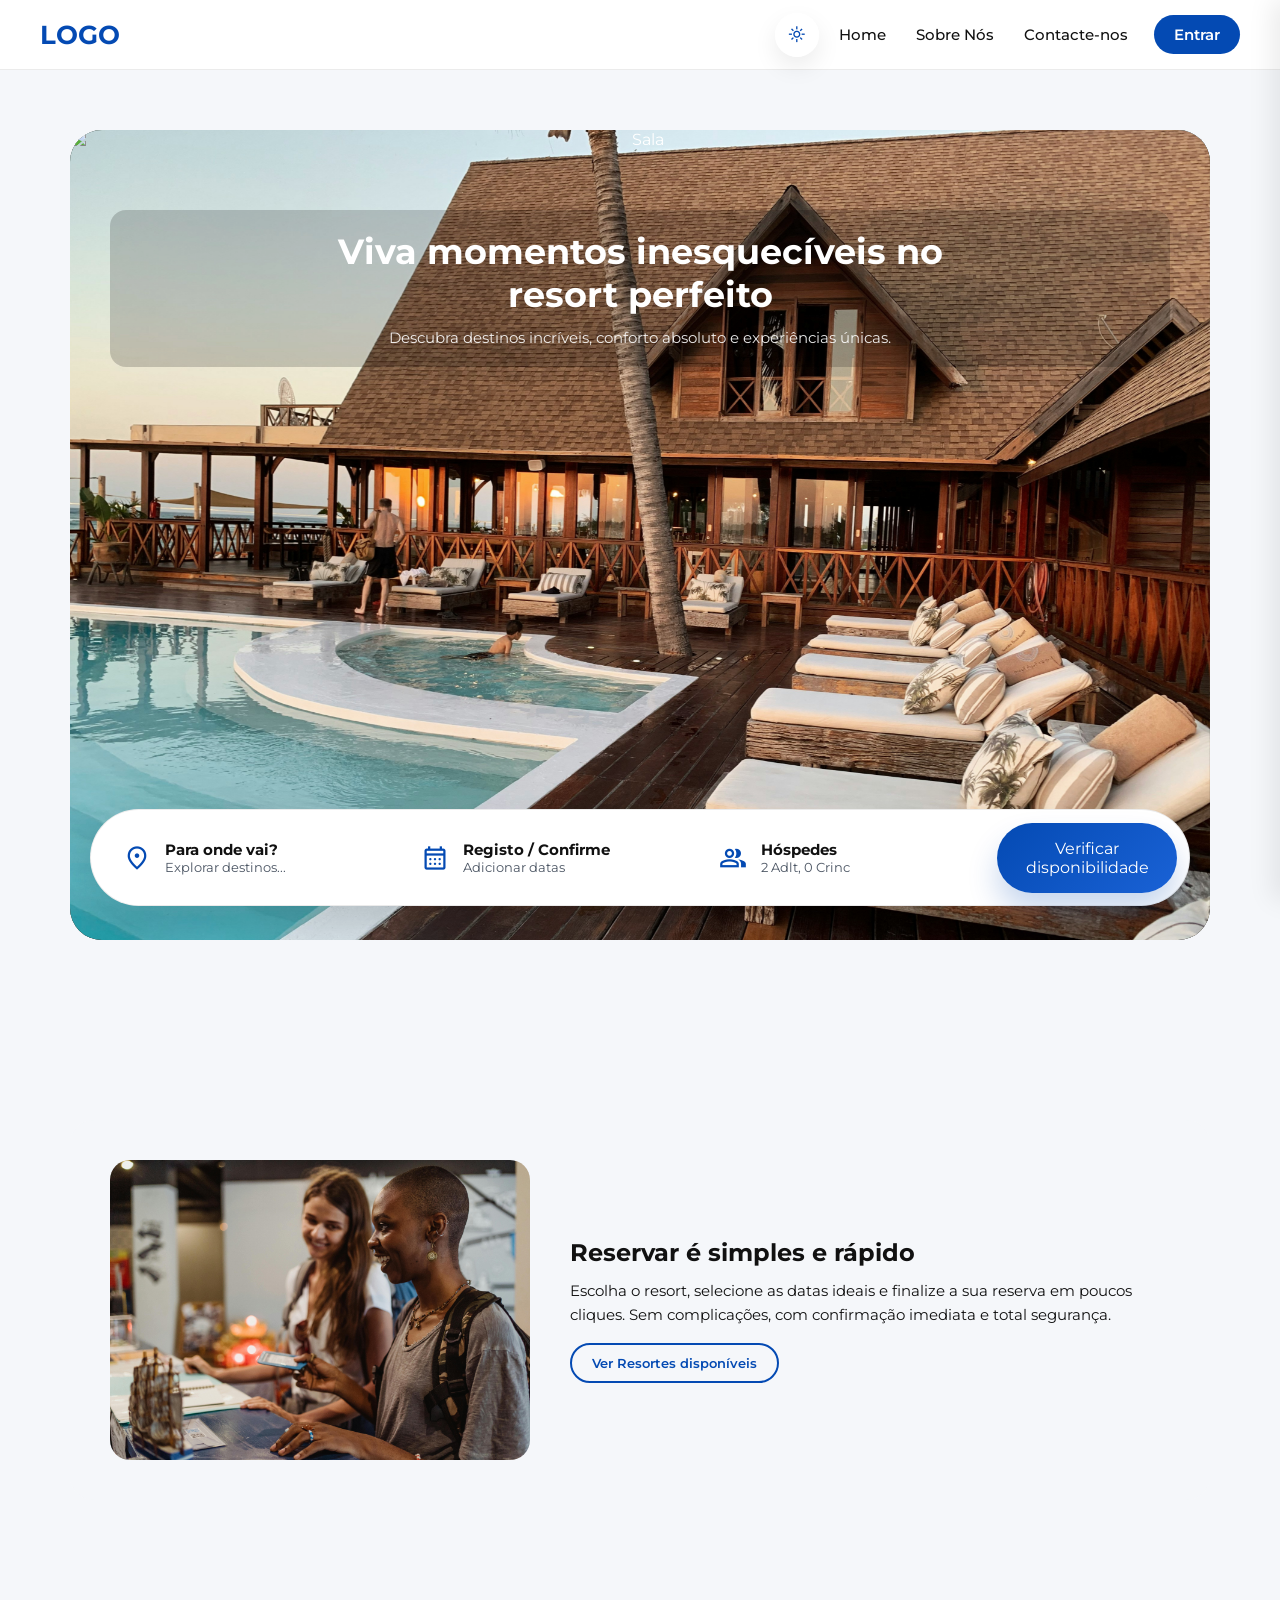
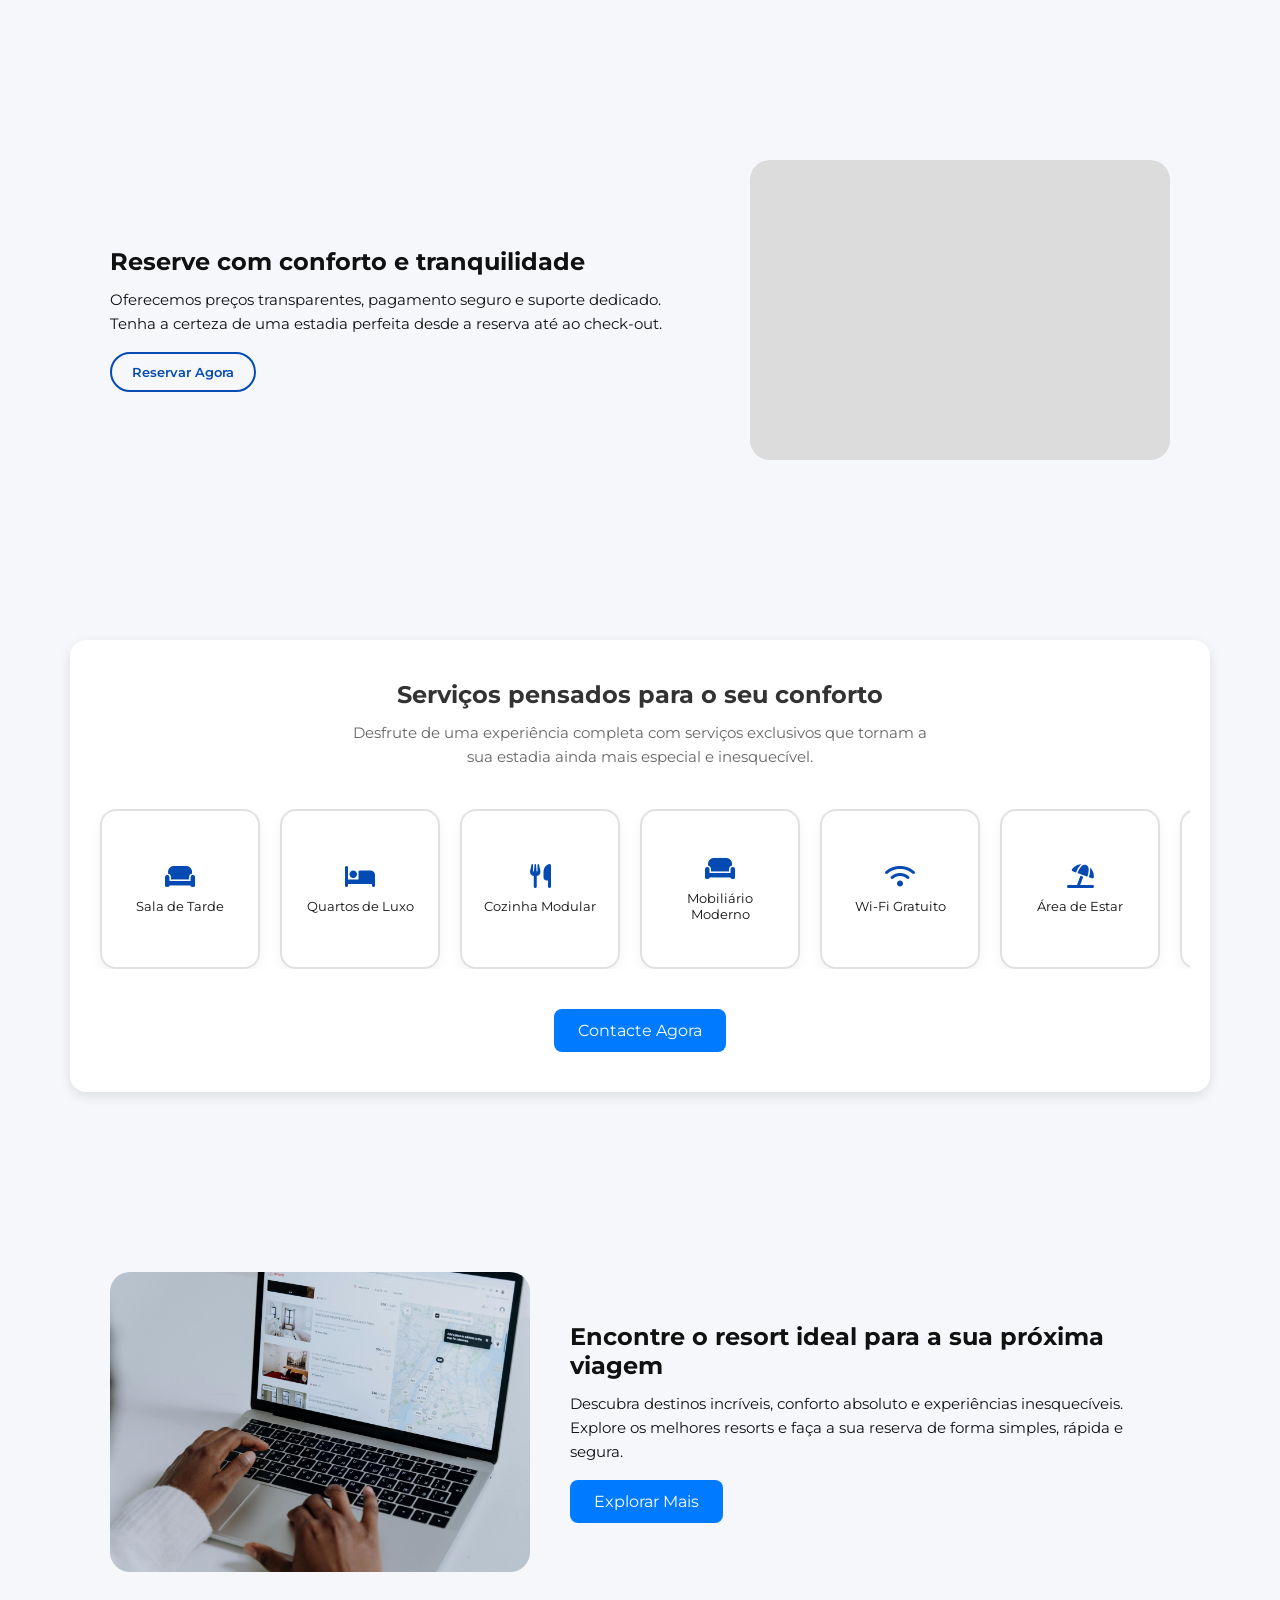
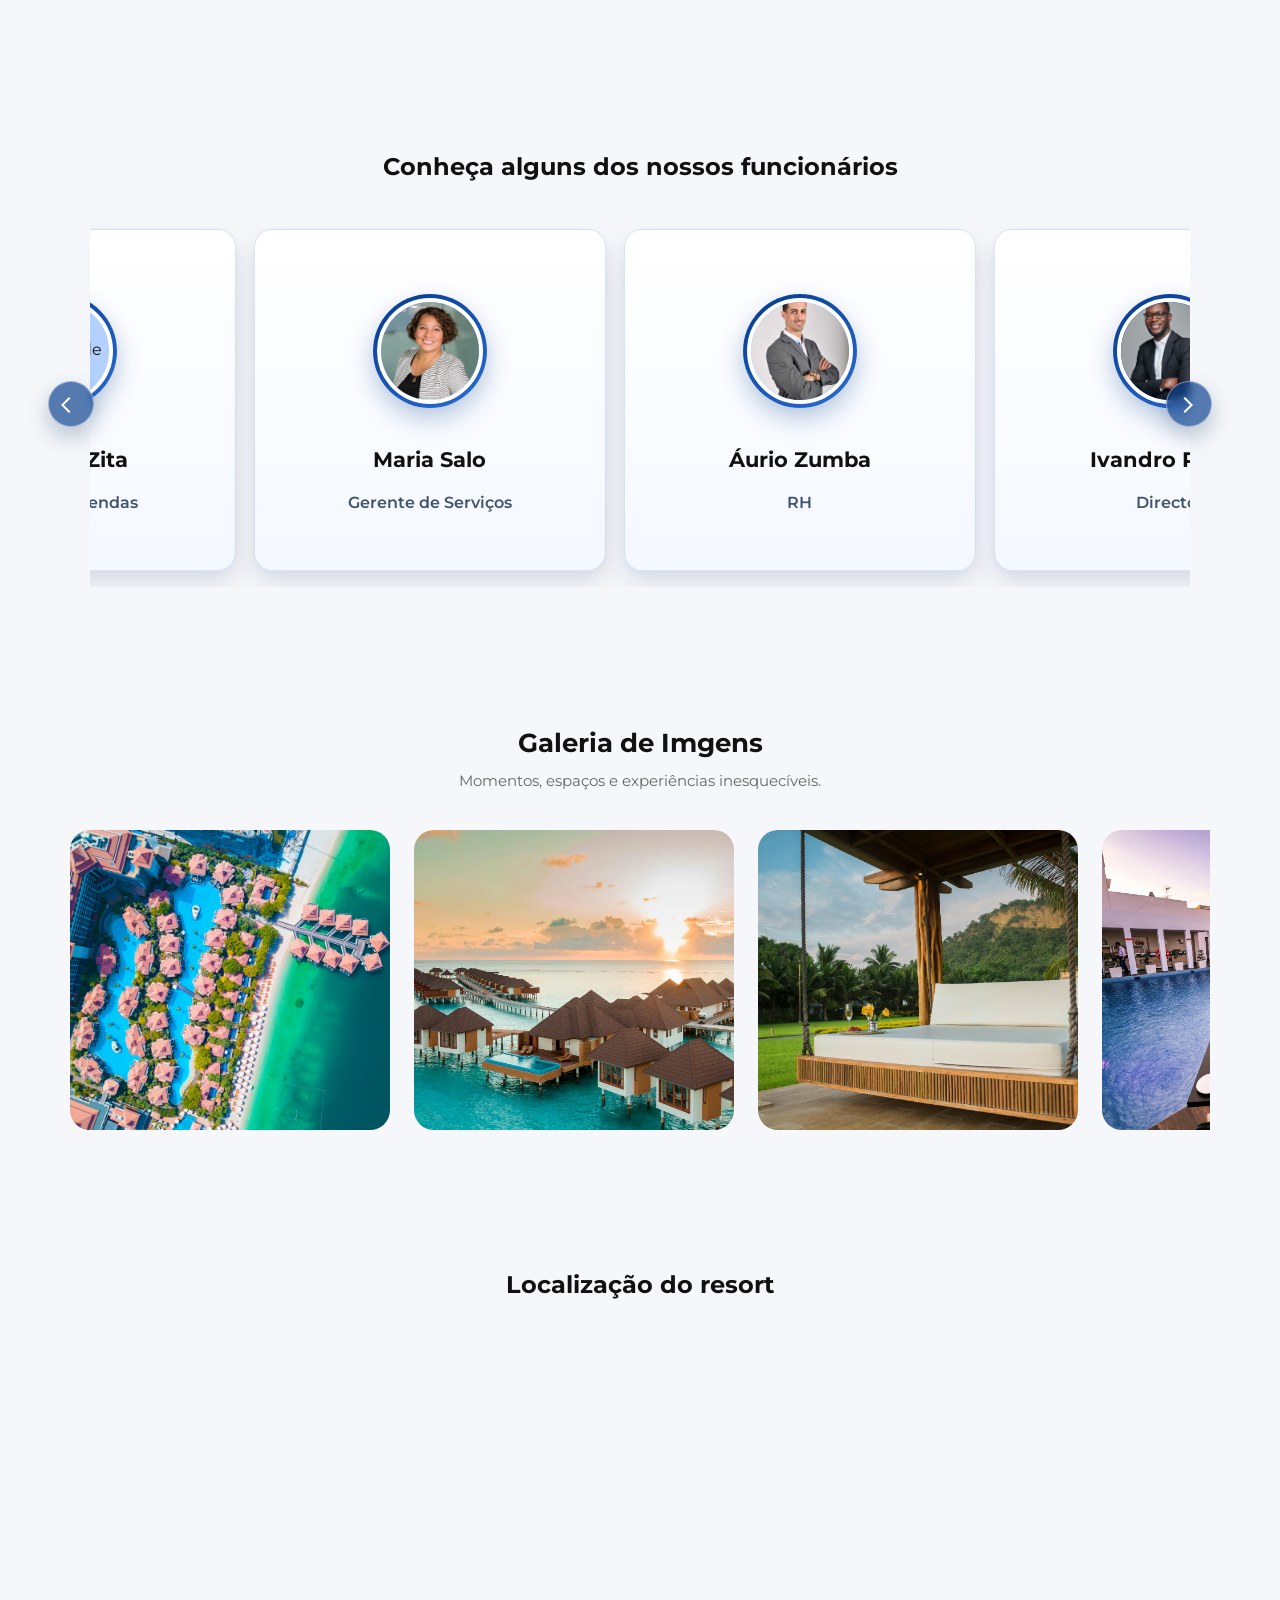
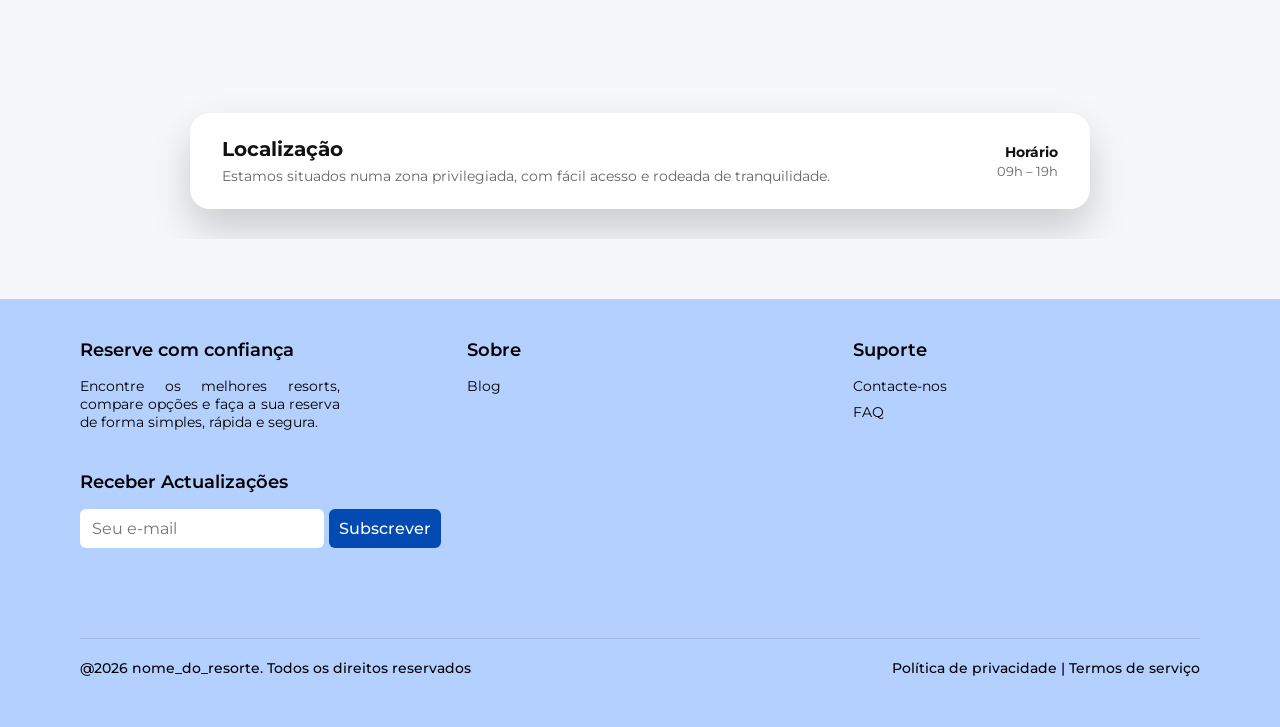
==== commit a193f1bf: "booking-bar fully completed" ====
--- a/index.html
+++ b/index.html
@@ -27,7 +27,7 @@
   <body class="page-home">
     <header>
       <div>
-        <a href="../index.html">
+        <a href="./index.html">
           <p class="logo">LOGO</p>
         </a>
       </div>
@@ -79,15 +79,21 @@
     <p>Descubra destinos incríveis, conforto absoluto e experiências únicas.</p>
   </div>
 
+
+
   <div class="booking-bar">
-    <div class="booking-item" id="btn-destino">
+
+    <div id="btn-destino" class="booking-item" role="button" tabindex="0">
       <span class="material-symbols-outlined">location_on</span>
-      <div><strong>Destino</strong><p>Para onde vai?</p></div>
-    </div>
+      <div><strong>Para onde vai?</strong><p>Explorar destinos...</p></div>
+    </div>
+
+
 
     <div class="booking-item" id="btn-calendario">
       <span class="material-symbols-outlined">calendar_month</span>
       <div><strong>Registo / Confirme</strong><p>Adicionar datas</p></div>
+      <input type="text" id="input-datas" class="hidden-datepicker" aria-label="Selecionar datas" readonly />
     </div>
 
     <div class="booking-item" id="btn-hospedes">
@@ -96,12 +102,11 @@
     </div>
 
     <button class="booking-action" id="btn-verificar">
-      <span class="material-symbols-outlined">search</span>
       <span>Verificar disponibilidade</span>
     </button>
   </div>
 
-  <div id="modal-hospedes" class="booking-modal">
+  <div id="modal-hospedes" class="booking-modal" aria-hidden="true">
     <div class="modal-content small">
       <h3>Hóspedes e Quartos</h3>
       
@@ -289,7 +294,7 @@
               <div class="wrapper-imagem">
                 <img
                   src="imagens/imagens_gerentes/olawale-munna-qpyR0WKV_Cs-unsplash.jpg"
-                  alt="Gerente"
+                  alt="Ivandro Panzo - Director"
                   draggable="false"
                 />
               </div>
@@ -300,7 +305,7 @@
               <div class="wrapper-imagem">
                 <img
                   src="imagens/imagens_gerentes/linkedin-sales-solutions-pAtA8xe_iVM-unsplash.jpg"
-                  alt="Gerente"
+                  alt="Emílio Gaspar - Gerente de Marketing"
                   draggable="false"
                 />
               </div>
@@ -311,7 +316,7 @@
               <div class="wrapper-imagem">
                 <img
                   src="imagens/imagens_gerentes/christina-wocintechchat-com-0Zx1bDv5BNY-unsplash.jpg"
-                  alt="Gerente"
+                  alt="Elowine Zita - Gerente de Vendas"
                   draggable="false"
                 />
               </div>
@@ -322,7 +327,7 @@
               <div class="wrapper-imagem">
                 <img
                   src="imagens/imagens_gerentes/christina-wocintechchat-com-SJvDxw0azqw-unsplash.jpg"
-                  alt="Gerente"
+                  alt="Maria Salo - Gerente de Serviços"
                   draggable="false"
                 />
               </div>
@@ -333,7 +338,7 @@
               <div class="wrapper-imagem">
                 <img
                   src="imagens/imagens_gerentes/itay-verchik-G3ZAhAJ2ojc-unsplash.jpg"
-                  alt="Gerente"
+                  alt="Áurio Zumba - RH"
                   draggable="false"
                 />
               </div>
@@ -377,7 +382,7 @@
       <!-- SEXTA SECÇÃO - MAPA -->
       <section class="mapa-section" aria-labelledby="mapa-title">
         <h2 id="mapa-title" class="section-info">Localização do resort</h2>
-        <div class="mapa-container"><iframe src="https://www.google.com/maps/embed?pb=!1m18!1m12!1m3!1d4248.893605113733!2d13.100882975347645!3d-8.971890991087182!2m3!1f0!2f0!3f0!3m2!1i1024!2i768!4f13.1!3m3!1m2!1s0x1a52216869f61103%3A0xa486e6ddd4ad828c!2sMupas%20Beach%20%26%20Resort!5e1!3m2!1sen!2sao!4v1767361917332!5m2!1sen!2sao" width="1100" height="500" style="border:0;" allowfullscreen="" loading="lazy" referrerpolicy="no-referrer-when-downgrade">
+        <div class="mapa-container"><iframe title="Mapa do resort" src="https://www.google.com/maps/embed?pb=!1m18!1m12!1m3!1d4248.893605113733!2d13.100882975347645!3d-8.971890991087182!2m3!1f0!2f0!3f0!3m2!1i1024!2i768!4f13.1!3m3!1m2!1s0x1a52216869f61103%3A0xa486e6ddd4ad828c!2sMupas%20Beach%20%26%20Resort!5e1!3m2!1sen!2sao!4v1767361917332!5m2!1sen!2sao" width="1100" height="500" allowfullscreen="" loading="lazy">
 
      </iframe>
       <div class="mapa-card">
@@ -433,8 +438,42 @@
       </div>
     </footer>
 
-    <script src="scripts/function.js" defer></script>
+<script src="https://cdn.jsdelivr.net/npm/flatpickr"></script>
+<script src="scripts/function.js"></script>
+<script src="scripts/infinityCarousel.js"></script>
+<script src="scripts/verifyAccessibility.js"></script>
+<script src="scripts/booking_Destino.js"></script>
+
+
+
+
+
+
+      <div id="modal-destino" class="booking-modal" aria-hidden="true">
+      <div class="modal-content small">
+        <h3>Para onde vai?</h3>
+        <div class="destino-search">
+          <span class="material-symbols-outlined">search</span>
+          <input type="text" id="input-busca-destino" placeholder="Explorar destinos..." oninput="filtrarDestinos()">
+        </div>
+
+        <ul class="lista-destinos">
+          <li onclick="selecionarDestino('Cabo Ledo, Angola')">
+            <span class="material-symbols-outlined">location_on</span> Cabo Ledo, Angola
+          </li>
+          <li onclick="selecionarDestino('Luanda, Angola')">
+            <span class="material-symbols-outlined">location_on</span> Luanda, Angola
+          </li>
+          <li onclick="selecionarDestino('Mussulo, Angola')">
+            <span class="material-symbols-outlined">location_on</span> Ilha do Mussulo
+          </li>
+        </ul>
+
+        <button class="btn-concluido" onclick="fecharModaisReserva()">Fechar</button>
+      </div>
+    </div>
   </body>
 </html>
 
 
+
--- a/styles/home.css
+++ b/styles/home.css
@@ -113,7 +113,7 @@
   font: inherit;
 }
 
-.booking-item{
+.booking-item {
   flex: 1;
   display: flex;
   align-items: center;
@@ -145,28 +145,83 @@
   color: var(--cor-texto);
 }
 
-.booking-item P {
+.booking-item p {
   display: block;
   font-size: 0.82rem;
   color: var(--cor-subtitulo);
 }
 
+.destino-search {
+  display: flex;
+  align-items: center;
+  background: #f0f2f5;
+  padding: 10px;
+  border-radius: 12px;
+  margin-bottom: 15px;
+}
+
+.destino-search input {
+  border: none;
+  background: transparent;
+  outline: none;
+  margin-left: 10px;
+  width: 100%;
+}
+
+.hidden-datepicker {
+  position: absolute;
+  width: 0;
+  height: 0;
+  opacity: 0;
+  pointer-events: none;
+}
+
+.lista-destinos {
+  list-style: none;
+  padding: 0;
+  max-height: 200px;
+  overflow-y: auto;
+}
+
+.lista-destinos li {
+  display: flex;
+  align-items: center;
+  gap: 10px;
+  padding: 12px;
+  cursor: pointer;
+  border-radius: 8px;
+  transition: background 0.2s;
+}
+
+.lista-destinos li:hover {
+  background: #f0f7ff;
+  color: var(--cor-botao);
+}
+
+
+.hidden-datepicker {
+    position: absolute;
+    opacity: 0;
+    width: 0;
+    height: 0;
+    pointer-events: none;
+}
+
 .booking-modal {
-    display: none; /* Escondido por padrão */
-    position: fixed; /* Fixa na tela toda, não dentro da barra */
-    top: 0;
-    left: 0;
-    width: 100vw;
-    height: 100vh;
-    background: rgba(0, 0, 0, 0.5);
-    z-index: 9999;
-    justify-content: center;
-    align-items: center;
-}
-
+  display: none; /* Escondido por padrão */
+  position: fixed; /* Fixa na tela toda, não dentro da barra */
+  top: 0;
+  left: 0;
+  width: 100vw;
+  height: 100vh;
+  background: rgba(0, 0, 0, 0.5);
+  z-index: 9999;
+  justify-content: center;
+  align-items: center;
+}
 
 .booking-modal.show {
-    display: none;
+  display: flex !important;
 }
 
 .booking-action .material-symbols-outlined {
@@ -199,30 +254,23 @@
 /*BOOKING MODALS*/
 
 @media (max-width: 768px) {
-  #btn-destino, #btn-calendario, #btn-hospedes {
+  #btn-destino,
+  #btn-calendario,
+  #btn-hospedes {
     display: none !important;
   }
   .booking-action .material-symbols-outlined {
-  display: block;
-}
+    display: block;
+  }
   .booking-bar {
     justify-content: center;
     padding: 10px;
   }
-  .btn-search { width: 100%; }
-}
-
-/* Modal Styling */
-.booking-modal {
-  display: none;
-  position: fixed;
-  top: 0; left: 0; width: 100%; height: 100%;
-  background: rgba(0, 0, 0, 0.5);
-  z-index: 9999;
-  justify-content: center;
-  align-items: center;
-}
-.booking-modal.show { display: flex; }
+  .btn-search {
+    width: 100%;
+  }
+}
+
 .modal-content {
   background: var(--cor-cards);
   padding: 24px;
@@ -240,7 +288,9 @@
 }
 
 .btn-concluido {
-  background-color: var(--cor-botao); /* Usa a variável que você já tem no style.css */
+  background-color: var(
+    --cor-botao
+  ); /* Usa a variável que você já tem no style.css */
   color: white;
   border: none;
   padding: 12px;
@@ -250,7 +300,9 @@
   font-size: 1rem;
   cursor: pointer;
   margin-top: 20px;
-  transition: background 0.3s ease, transform 0.2s active;
+  transition:
+    background 0.3s ease,
+    transform 0.2s active;
 }
 
 .btn-concluido:hover {
@@ -271,12 +323,19 @@
   font-size: 0.8rem;
 }
 
-
-.counter { display: flex; align-items: center; gap: 15px; }
+.counter {
+  display: flex;
+  align-items: center;
+  gap: 15px;
+}
 .counter button {
-  width: 35px; height: 35px;
-  border-radius: 50%; border: 1px solid #044ab3;
-  background: transparent; color: #044ab3; cursor: pointer;
+  width: 35px;
+  height: 35px;
+  border-radius: 50%;
+  border: 1px solid #044ab3;
+  background: transparent;
+  color: #044ab3;
+  cursor: pointer;
 }
 
 .section {
@@ -560,7 +619,7 @@
 .service-card i {
   color: var(--cor-botao);
   font-size: 24px;
-} 
+}
 
 .carousel .cartao {
   scroll-snap-align: start;
@@ -602,7 +661,6 @@
   overflow-x: auto;
   scroll-behavior: smooth;
   scroll-snap-type: x mandatory;
-  scrollbar-width: 0;
 }
 
 .wrapper {
@@ -862,3 +920,256 @@
     grid-auto-columns: 100%;
   }
 }
+
+/* ===============================
+   BOOKING UX IMPROVEMENTS (RESPONSIVE + THEME)
+================================ */
+.modal-content {
+  width: min(560px, calc(100vw - 32px));
+  max-height: calc(100vh - 32px);
+  overflow-y: auto;
+  border: 1px solid var(--border);
+  box-shadow: var(--card-shadow);
+}
+
+/* Flatpickr: acompanha o tema claro/escuro */
+.flatpickr-calendar {
+  background: var(--cor-cards);
+  color: var(--cor-texto);
+  border: 1px solid var(--border);
+  box-shadow: var(--card-shadow);
+}
+
+.flatpickr-months .flatpickr-month,
+.flatpickr-weekdays,
+.flatpickr-current-month .flatpickr-monthDropdown-months,
+.flatpickr-current-month input.cur-year {
+  background: transparent;
+  color: var(--cor-texto);
+}
+
+span.flatpickr-weekday {
+  color: var(--cor-subtitulo);
+}
+
+.flatpickr-day {
+  color: var(--cor-texto);
+}
+
+.flatpickr-day:hover {
+  background: rgba(4, 74, 179, 0.14);
+  border-color: rgba(4, 74, 179, 0.22);
+}
+
+.flatpickr-day.today {
+  border-color: var(--cor-botao);
+}
+
+.flatpickr-day.selected,
+.flatpickr-day.startRange,
+.flatpickr-day.endRange,
+.flatpickr-day.selected:hover,
+.flatpickr-day.startRange:hover,
+.flatpickr-day.endRange:hover {
+  background: var(--cor-botao);
+  border-color: var(--cor-botao);
+  color: #fff;
+}
+
+.flatpickr-day.inRange {
+  background: rgba(4, 74, 179, 0.18);
+  border-color: transparent;
+  color: var(--cor-texto);
+}
+
+body.dark .flatpickr-calendar {
+  background: var(--cor-cards);
+  border-color: rgba(148, 163, 184, 0.22);
+  box-shadow: 0 20px 50px rgba(15, 23, 42, 0.45);
+}
+
+body.dark .flatpickr-day.inRange {
+  background: rgba(138, 183, 255, 0.22);
+}
+
+body.dark .flatpickr-day.prevMonthDay,
+body.dark .flatpickr-day.nextMonthDay {
+  color: #718096;
+}
+
+body.dark .flatpickr-months .flatpickr-prev-month svg,
+body.dark .flatpickr-months .flatpickr-next-month svg {
+  fill: var(--cor-texto);
+}
+
+@media (max-width: 1024px) {
+  .booking-bar {
+    width: min(100%, calc(100% - 24px));
+    border-radius: 28px;
+    gap: 4px;
+    padding: 10px;
+  }
+
+  .booking-item {
+    min-width: 0;
+    padding: 14px 12px;
+  }
+
+  .booking-action {
+    width: 160px;
+    padding: 14px 20px;
+  }
+}
+
+@media (max-width: 600px) {
+  .modal-content {
+    width: calc(100vw - 20px);
+    padding: 18px;
+    border-radius: 16px;
+  }
+
+  .guest-row {
+    margin: 10px 0;
+    padding: 12px 0;
+  }
+
+  .counter {
+    gap: 10px;
+  }
+
+  .counter button {
+    width: 32px;
+    height: 32px;
+  }
+}
+
+/* ===============================
+   STAFF CAROUSEL TUNING + REDESIGN
+================================ */
+.carousel.no-transition {
+  scroll-behavior: auto !important;
+}
+
+.wrapper .carousel {
+  gap: 18px;
+  padding: 8px 4px 16px;
+  scroll-padding-left: 4px;
+  will-change: scroll-position;
+}
+
+.carousel .cartao {
+  border-radius: 18px;
+  min-height: 338px;
+  width: auto;
+  padding: 26px 18px 20px;
+  border: 1px solid rgba(4, 74, 179, 0.14);
+  background:
+    linear-gradient(180deg, rgba(255, 255, 255, 0.98), rgba(244, 248, 255, 0.98));
+  box-shadow:
+    0 14px 30px rgba(7, 38, 89, 0.1),
+    0 4px 12px rgba(7, 38, 89, 0.05);
+  transition:
+    transform 0.24s ease,
+    box-shadow 0.24s ease,
+    border-color 0.24s ease;
+}
+
+.cartao:hover {
+  transform: translateY(-8px);
+  border-color: rgba(4, 74, 179, 0.35);
+  box-shadow:
+    0 20px 42px rgba(7, 38, 89, 0.15),
+    0 8px 18px rgba(7, 38, 89, 0.08);
+}
+
+.cartao .wrapper-imagem {
+  width: 114px;
+  height: 114px;
+  background: linear-gradient(145deg, #033a8a, #2b6dd8);
+  box-shadow: 0 10px 24px rgba(3, 58, 138, 0.28);
+}
+
+.cartao .wrapper-imagem img {
+  width: 106px;
+  height: 106px;
+}
+
+.cartao h2 {
+  font-size: 1.32rem;
+  margin: 24px 0 6px;
+  text-align: center;
+}
+
+.cartao p {
+  font-size: 1rem;
+  font-weight: 600;
+  color: #3f536f;
+  text-align: center;
+}
+
+.wrapper span {
+  width: 46px;
+  height: 46px;
+  line-height: 46px;
+  border: 1px solid rgba(255, 255, 255, 0.42);
+  background: rgba(3, 58, 138, 0.66);
+  backdrop-filter: blur(4px);
+  box-shadow: 0 10px 22px rgba(7, 38, 89, 0.25);
+}
+
+.wrapper span:hover {
+  background: rgba(3, 58, 138, 0.9);
+}
+
+body.dark .carousel .cartao {
+  border: 1px solid rgba(148, 163, 184, 0.2);
+  background:
+    linear-gradient(180deg, rgba(31, 41, 55, 0.98), rgba(17, 24, 39, 0.98));
+  box-shadow:
+    0 18px 36px rgba(2, 6, 23, 0.45),
+    0 6px 16px rgba(2, 6, 23, 0.3);
+}
+
+body.dark .cartao p {
+  color: #b7c5d8;
+}
+
+@media (max-width: 1024px) {
+  .wrapper .carousel {
+    grid-auto-columns: calc((100% / 2) - 12px);
+  }
+
+  .wrapper span:first-child {
+    left: -18px;
+  }
+
+  .wrapper span:last-child {
+    right: -18px;
+  }
+}
+
+@media (max-width: 720px) {
+  .wrapper .carousel {
+    grid-auto-columns: 100%;
+    gap: 14px;
+  }
+
+  .carousel .cartao {
+    min-height: 300px;
+    padding: 22px 16px 18px;
+  }
+
+  .wrapper span {
+    width: 40px;
+    height: 40px;
+    line-height: 40px;
+  }
+
+  .wrapper span:first-child {
+    left: -6px;
+  }
+
+  .wrapper span:last-child {
+    right: -6px;
+  }
+}
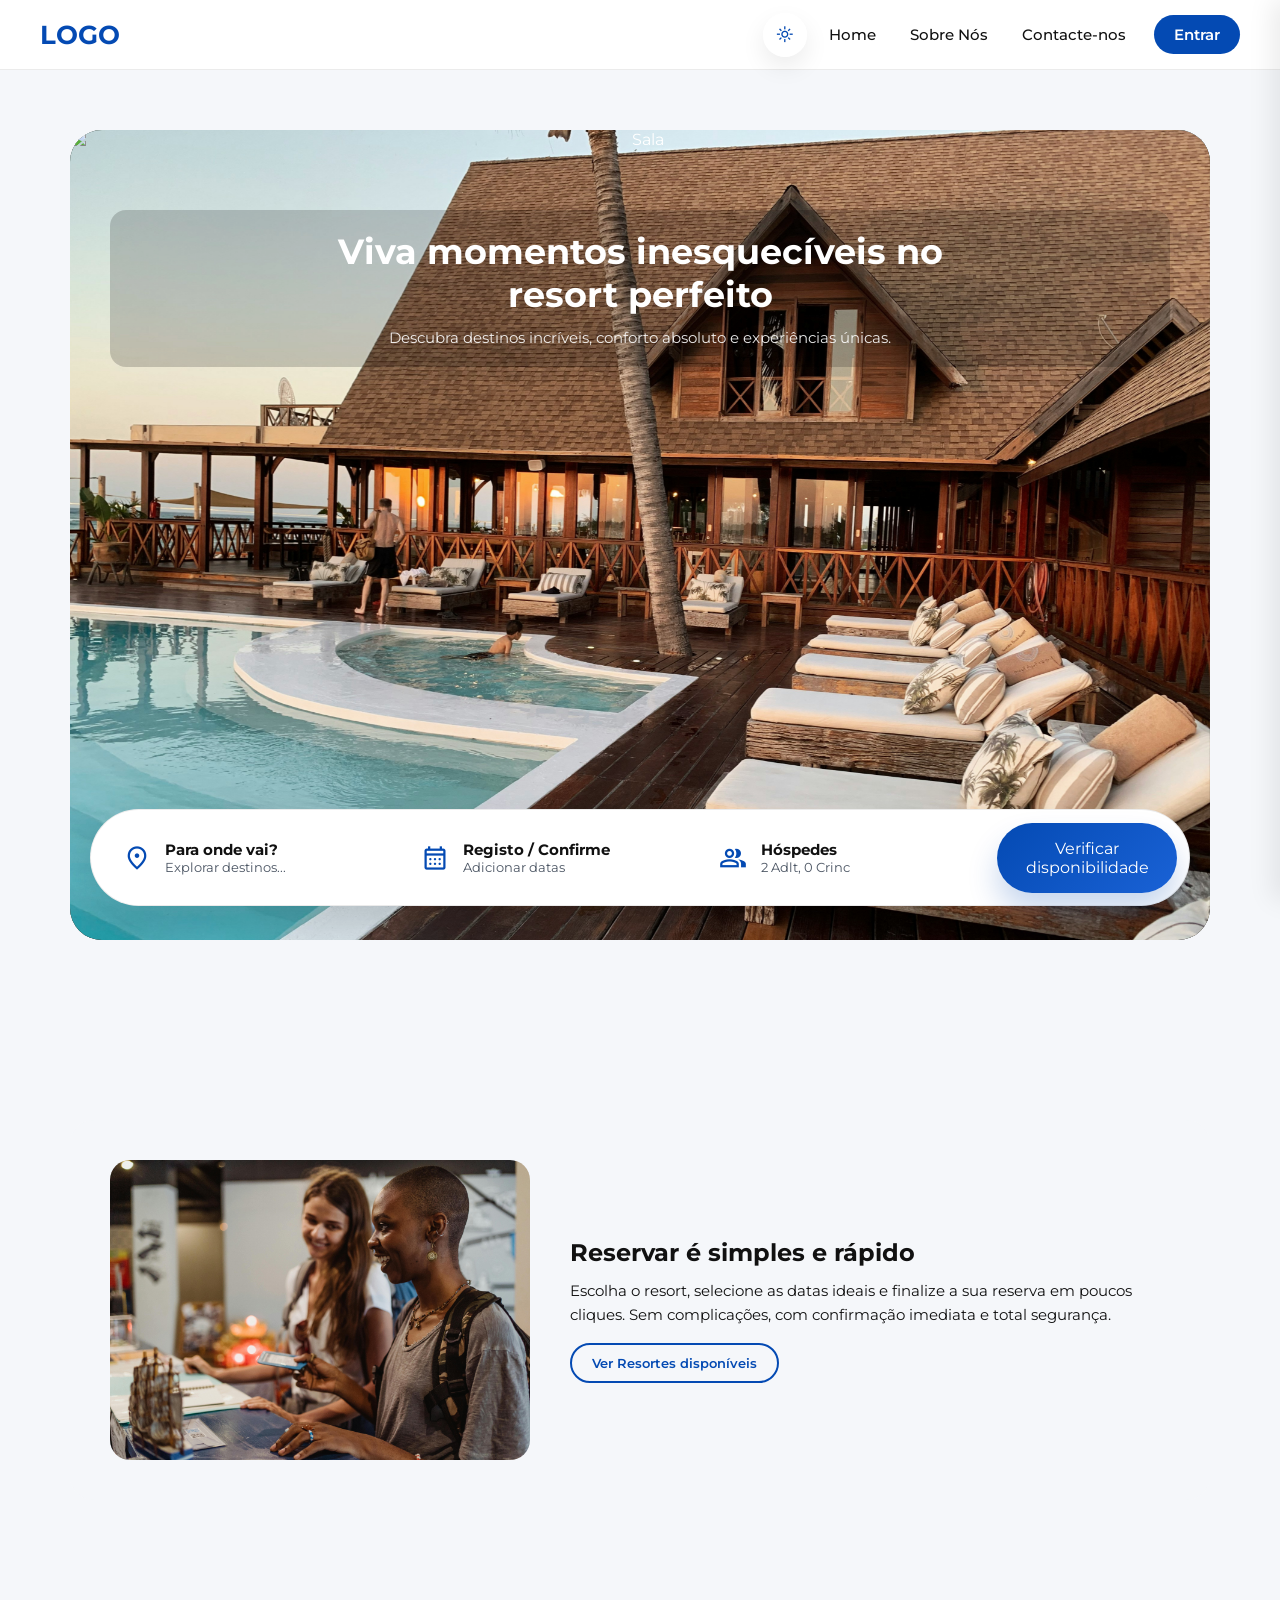
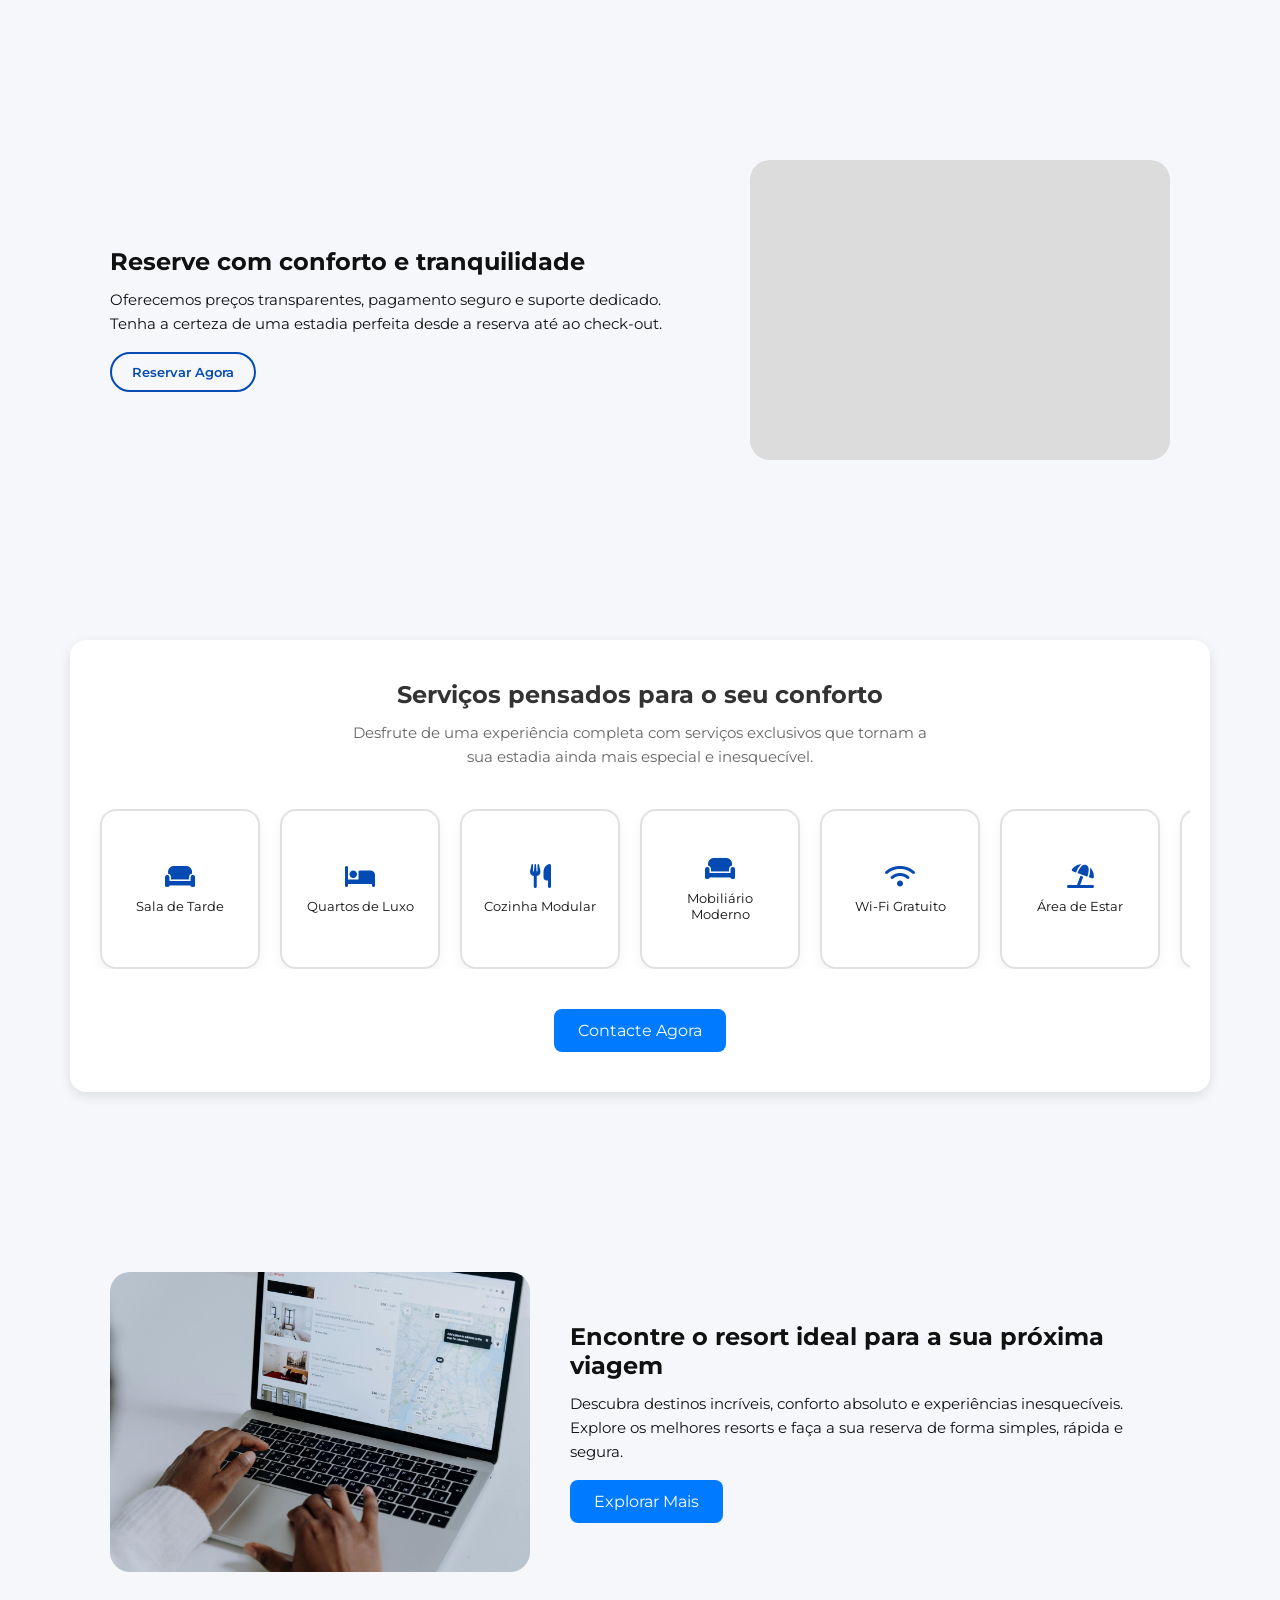
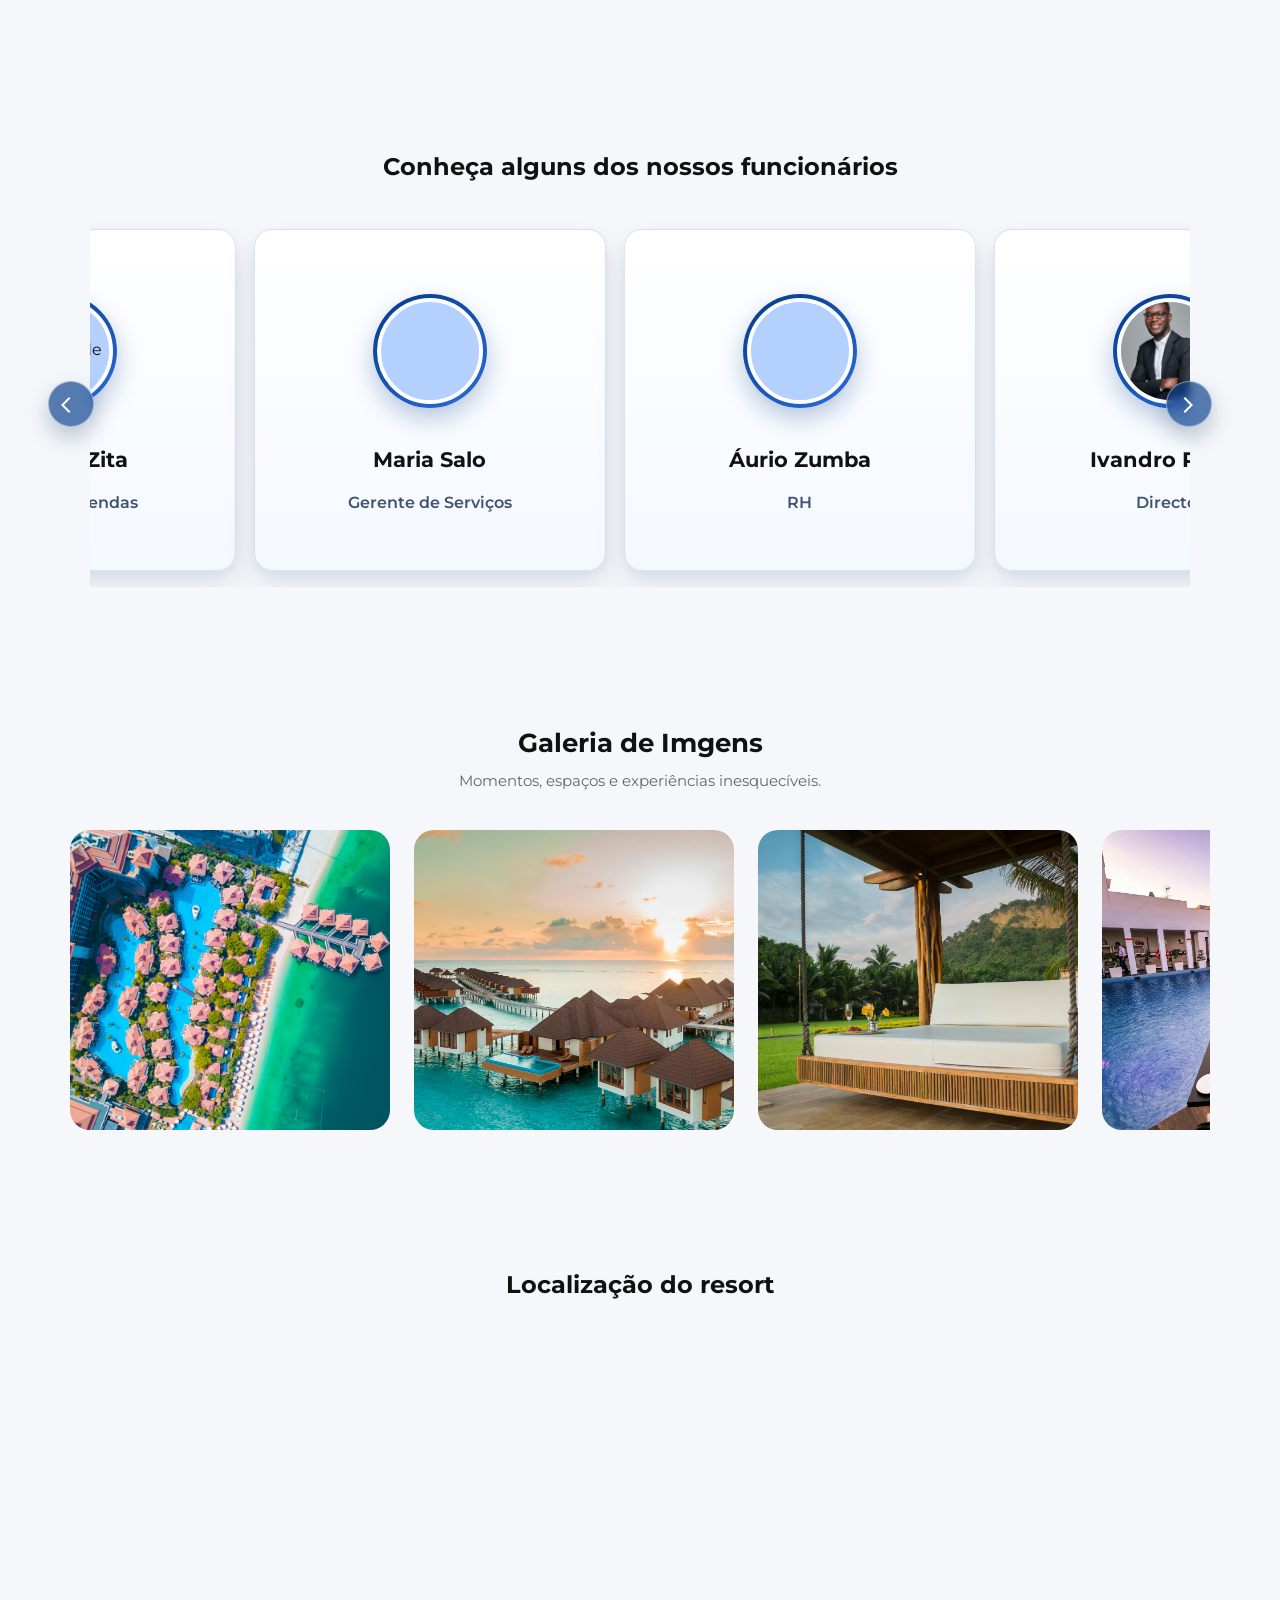
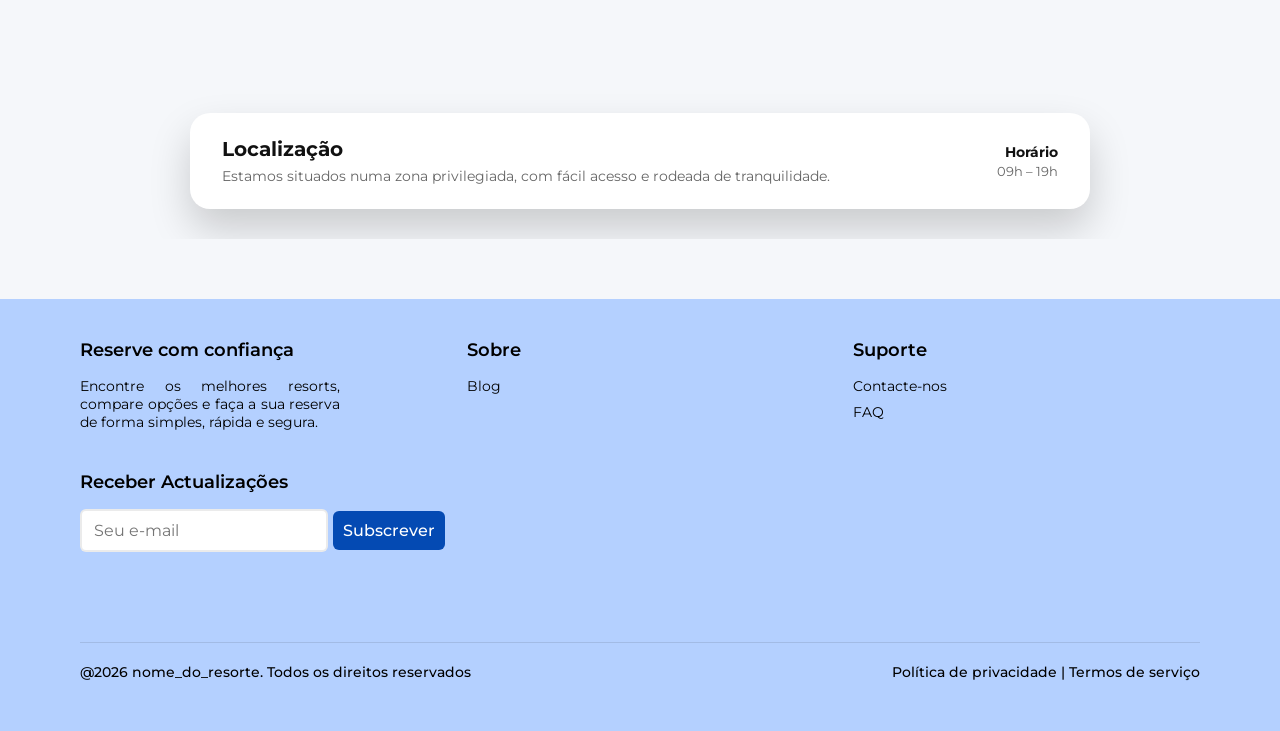
==== commit 5017ce6e: "Aumento do desempenho Terminei a estrutura das páginas, o design todo, bem como a implementação das " ====
--- a/index.html
+++ b/index.html
@@ -1,14 +1,25 @@
-<!DOCTYPE html>
+﻿<!DOCTYPE html>
 <html lang="pt-pt">
   <head>
     <meta charset="UTF-8" />
     <meta name="viewport" content="width=device-width, initial-scale=1.0" />
+    <meta
+      name="description"
+      content="Complexo Turístico Baía de Cabo Ledo: encontre resorts, compare comodidades e verifique disponibilidade com rapidez."
+    />
+    <meta name="robots" content="index,follow" />
+    <meta name="theme-color" content="#044ab3" />
+    <link rel="preconnect" href="https://fonts.googleapis.com" />
+    <link rel="preconnect" href="https://fonts.gstatic.com" crossorigin />
+    <link rel="preconnect" href="https://cdn.jsdelivr.net" crossorigin />
+    <link rel="preconnect" href="https://cdnjs.cloudflare.com" crossorigin />
     <link rel="stylesheet" href="./styles/style.css" />
     <link rel="stylesheet" href="./styles/home.css" />
     <link
       href="https://fonts.googleapis.com/css2?family=Material+Symbols+Outlined"
       rel="stylesheet"
     />
+    <script src="https://kit.fontawesome.com/9b6fa4220d.js" crossorigin="anonymous"></script>
 
     <link
       rel="stylesheet"
@@ -17,10 +28,8 @@
       crossorigin="anonymous"
       referrerpolicy="no-referrer"
     />
-    <script src="https://kit.fontawesome.com/9b6fa4220d.js" crossorigin="anonymous"></script>
 
     <link rel="stylesheet" href="https://cdn.jsdelivr.net/npm/flatpickr/dist/flatpickr.min.css">
-    <script src="https://cdn.jsdelivr.net/npm/flatpickr"></script>
 
     <title>Complexo Turístico Baía de Cabo Ledo</title>
   </head>
@@ -295,7 +304,7 @@
                 <img
                   src="imagens/imagens_gerentes/olawale-munna-qpyR0WKV_Cs-unsplash.jpg"
                   alt="Ivandro Panzo - Director"
-                  draggable="false"
+                  draggable="false" loading="lazy" decoding="async"
                 />
               </div>
               <h2>Ivandro Panzo</h2>
@@ -306,7 +315,7 @@
                 <img
                   src="imagens/imagens_gerentes/linkedin-sales-solutions-pAtA8xe_iVM-unsplash.jpg"
                   alt="Emílio Gaspar - Gerente de Marketing"
-                  draggable="false"
+                  draggable="false" loading="lazy" decoding="async"
                 />
               </div>
               <h2>Emílio Gaspar</h2>
@@ -317,7 +326,7 @@
                 <img
                   src="imagens/imagens_gerentes/christina-wocintechchat-com-0Zx1bDv5BNY-unsplash.jpg"
                   alt="Elowine Zita - Gerente de Vendas"
-                  draggable="false"
+                  draggable="false" loading="lazy" decoding="async"
                 />
               </div>
               <h2>Elowine Zita</h2>
@@ -328,7 +337,7 @@
                 <img
                   src="imagens/imagens_gerentes/christina-wocintechchat-com-SJvDxw0azqw-unsplash.jpg"
                   alt="Maria Salo - Gerente de Serviços"
-                  draggable="false"
+                  draggable="false" loading="lazy" decoding="async"
                 />
               </div>
               <h2>Maria Salo</h2>
@@ -339,7 +348,7 @@
                 <img
                   src="imagens/imagens_gerentes/itay-verchik-G3ZAhAJ2ojc-unsplash.jpg"
                   alt="Áurio Zumba - RH"
-                  draggable="false"
+                  draggable="false" loading="lazy" decoding="async"
                 />
               </div>
               <h2>Áurio Zumba</h2>
@@ -437,12 +446,11 @@
         <p class="word">@2026 nome_do_resorte. Todos os direitos reservados</p>
       </div>
     </footer>
-
-<script src="https://cdn.jsdelivr.net/npm/flatpickr"></script>
-<script src="scripts/function.js"></script>
-<script src="scripts/infinityCarousel.js"></script>
-<script src="scripts/verifyAccessibility.js"></script>
-<script src="scripts/booking_Destino.js"></script>
+<script src="https://cdn.jsdelivr.net/npm/flatpickr" defer></script>
+<script src="scripts/function.js" defer></script>
+<script src="scripts/infinityCarousel.js" defer></script>
+<script src="scripts/verifyAccessibility.js" defer></script>
+<script src="scripts/booking_Destino.js" defer></script>
 
 
 
@@ -477,3 +485,10 @@
 
 
 
+
+
+
+
+
+
+
--- a/styles/style.css
+++ b/styles/style.css
@@ -1,4 +1,4 @@
-@import url("https://fonts.googleapis.com/css2?family=Montserrat:ital,wght@0,100..900;1,100..900&display=swap");
+﻿@import url("https://fonts.googleapis.com/css2?family=Montserrat:ital,wght@0,100..900;1,100..900&display=swap");
 
 :root {
   --cor-botao: #044ab3;
@@ -269,16 +269,17 @@
   font-size: 15px;
   font-weight: 500;
   color: var(--cor-texto);
-  padding: 8px 4px;
-}
-
-.botao-nav:hover {
+  padding: 8px 6px;
+  border-radius: 8px;
+  transition: color 0.22s ease, background-color 0.22s ease;
+}
+
+.botao-nav:hover,
+.botao-nav:focus-visible {
   color: #044ab3;
-}
-body.dark .botao-nav:hover {
-  color:#044ab3;
-}
-.btn-login {
+  background: rgba(4, 74, 179, 0.1);
+  outline: none;
+}.btn-login {
   text-decoration: none;
   background-color: var(--cor-botao);
   color: white;
@@ -344,11 +345,11 @@
   color: #dbeafe;
 }
 
-body.dark .botao-nav:hover {
-  color: #e0f2fe;
-}
-
-body.dark .footer-bottom p a,
+body.dark .botao-nav:hover,
+body.dark .botao-nav:focus-visible {
+  color: #8ab9ff;
+  background: rgba(138, 185, 255, 0.16);
+}`r`n`r`nbody.dark .footer-bottom p a,
 body.dark .footer-section a {
   color: #cbd5e1;
 }
@@ -449,6 +450,12 @@
   display: flex;
   flex-direction: column;
 }
+
+footer form input[type="email"] {
+  background-color: var(--cor-cards);
+  border: 2px solid var(--border);
+  color: var(--cor-texto);
+}
 div.footer-bottom {
   grid-column: 1 / -1;
   display: flex;
@@ -531,3 +538,8 @@
 }
 
 /* Page-specific CSS moved to styles/contact.css and styles/about.css */
+
+
+
+
+
--- a/styles/home.css
+++ b/styles/home.css
@@ -1,4 +1,4 @@
-/* --- Home page: hero banner --- */
+﻿/* --- Home page: hero banner --- */
 .bem-vindo {
   position: relative;
   overflow: hidden;
@@ -1173,3 +1173,4 @@
     right: -6px;
   }
 }
+
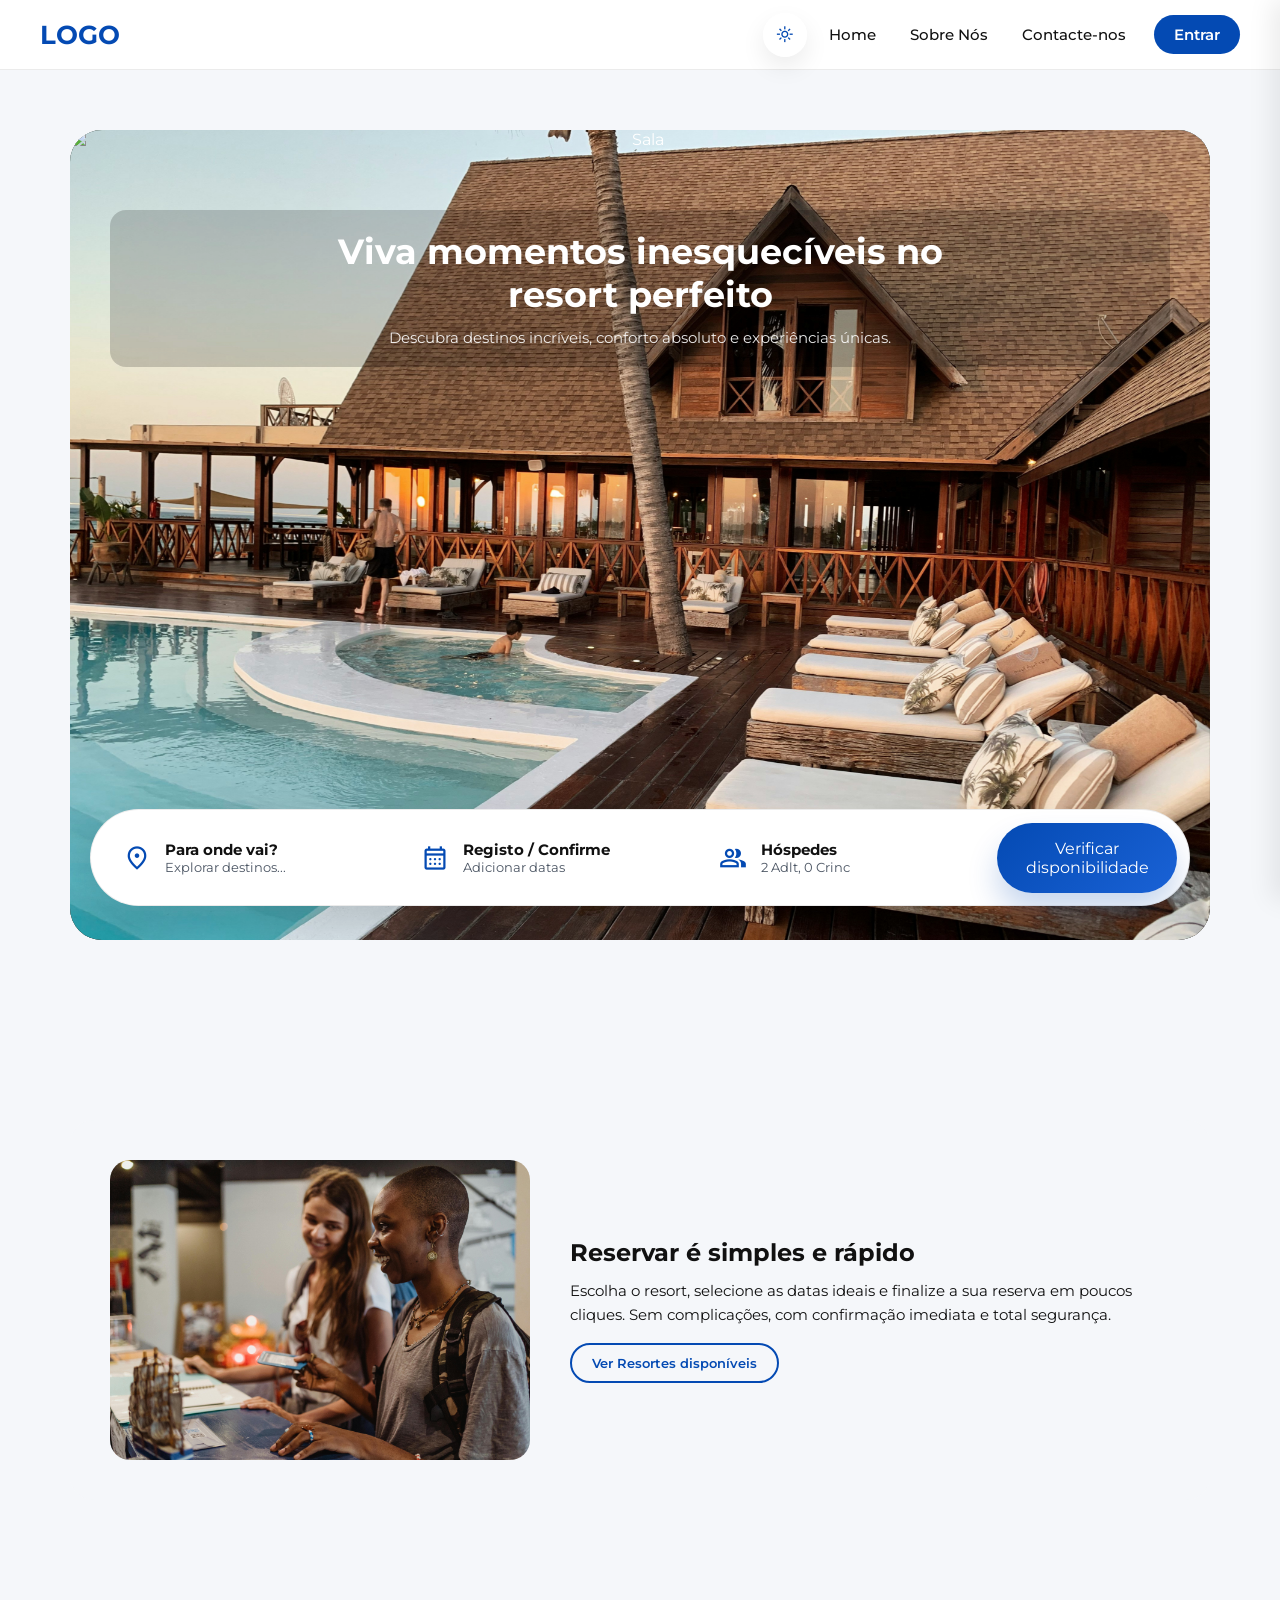
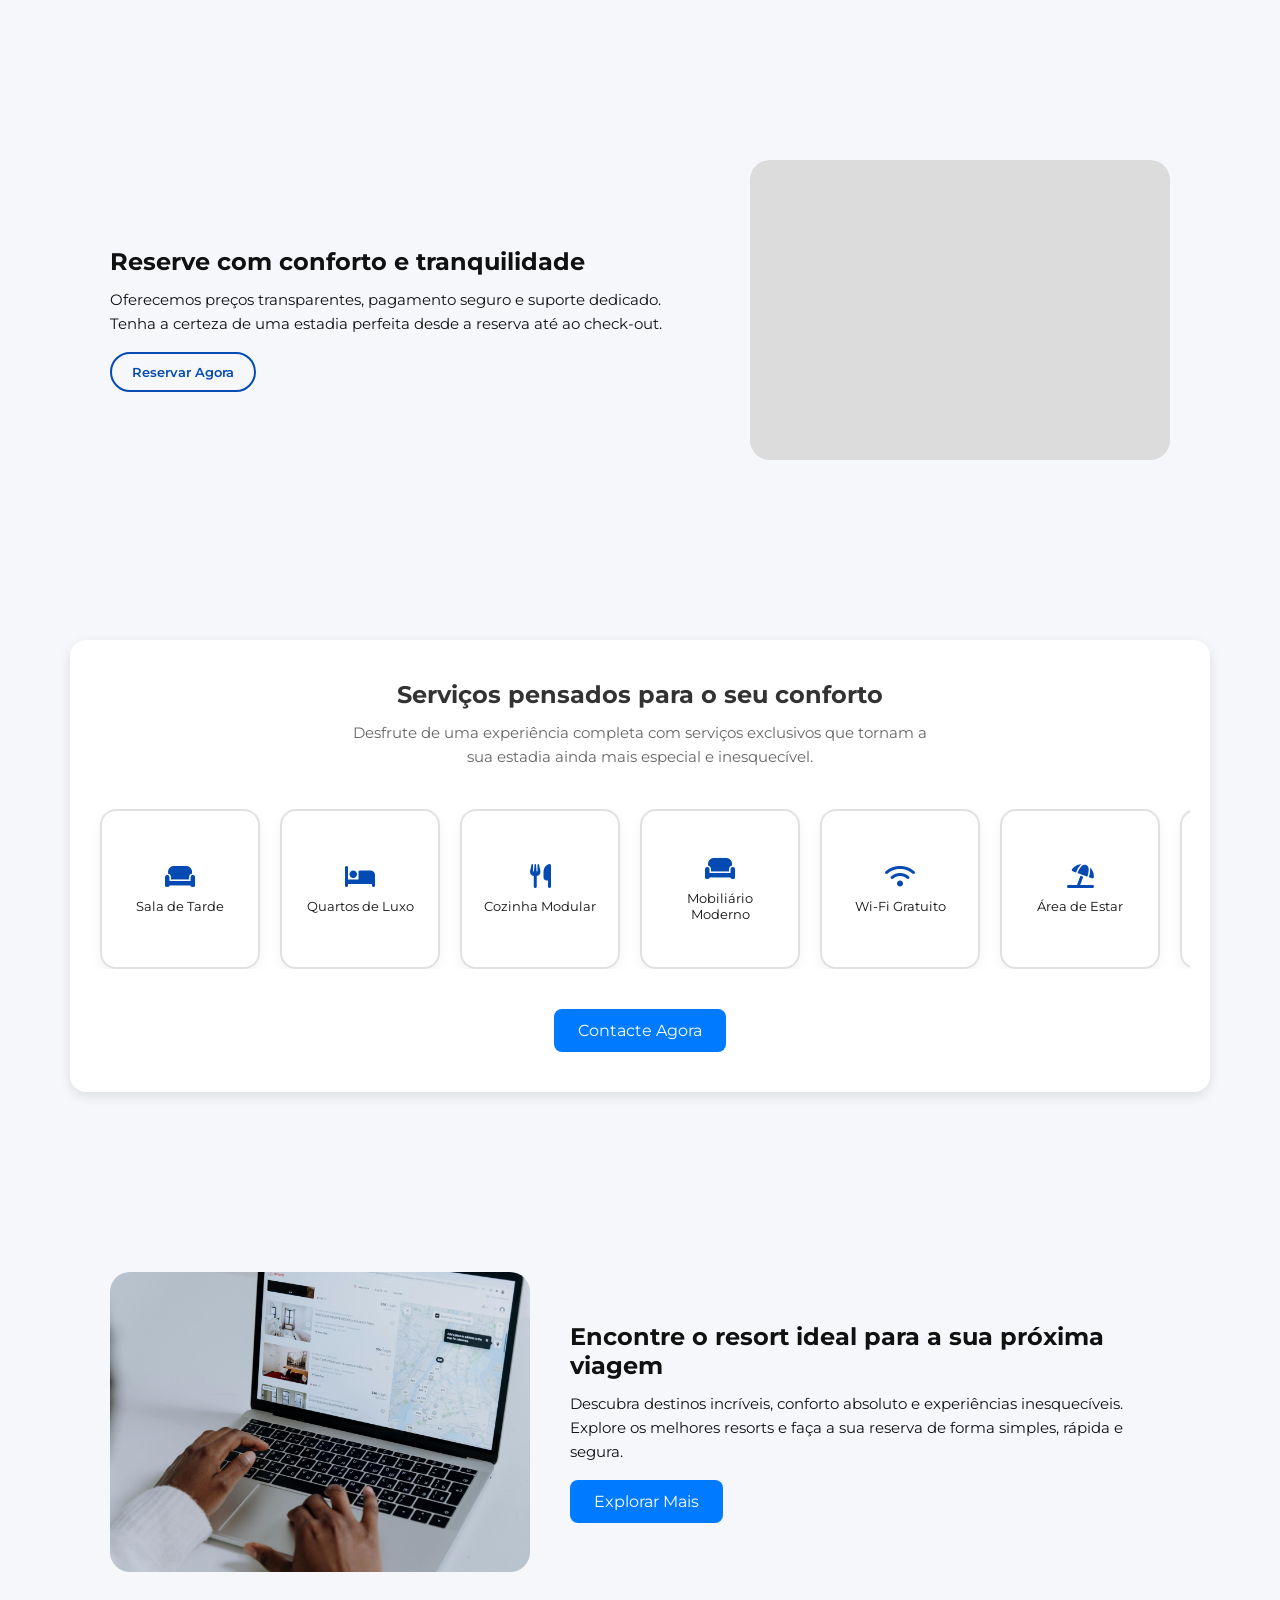
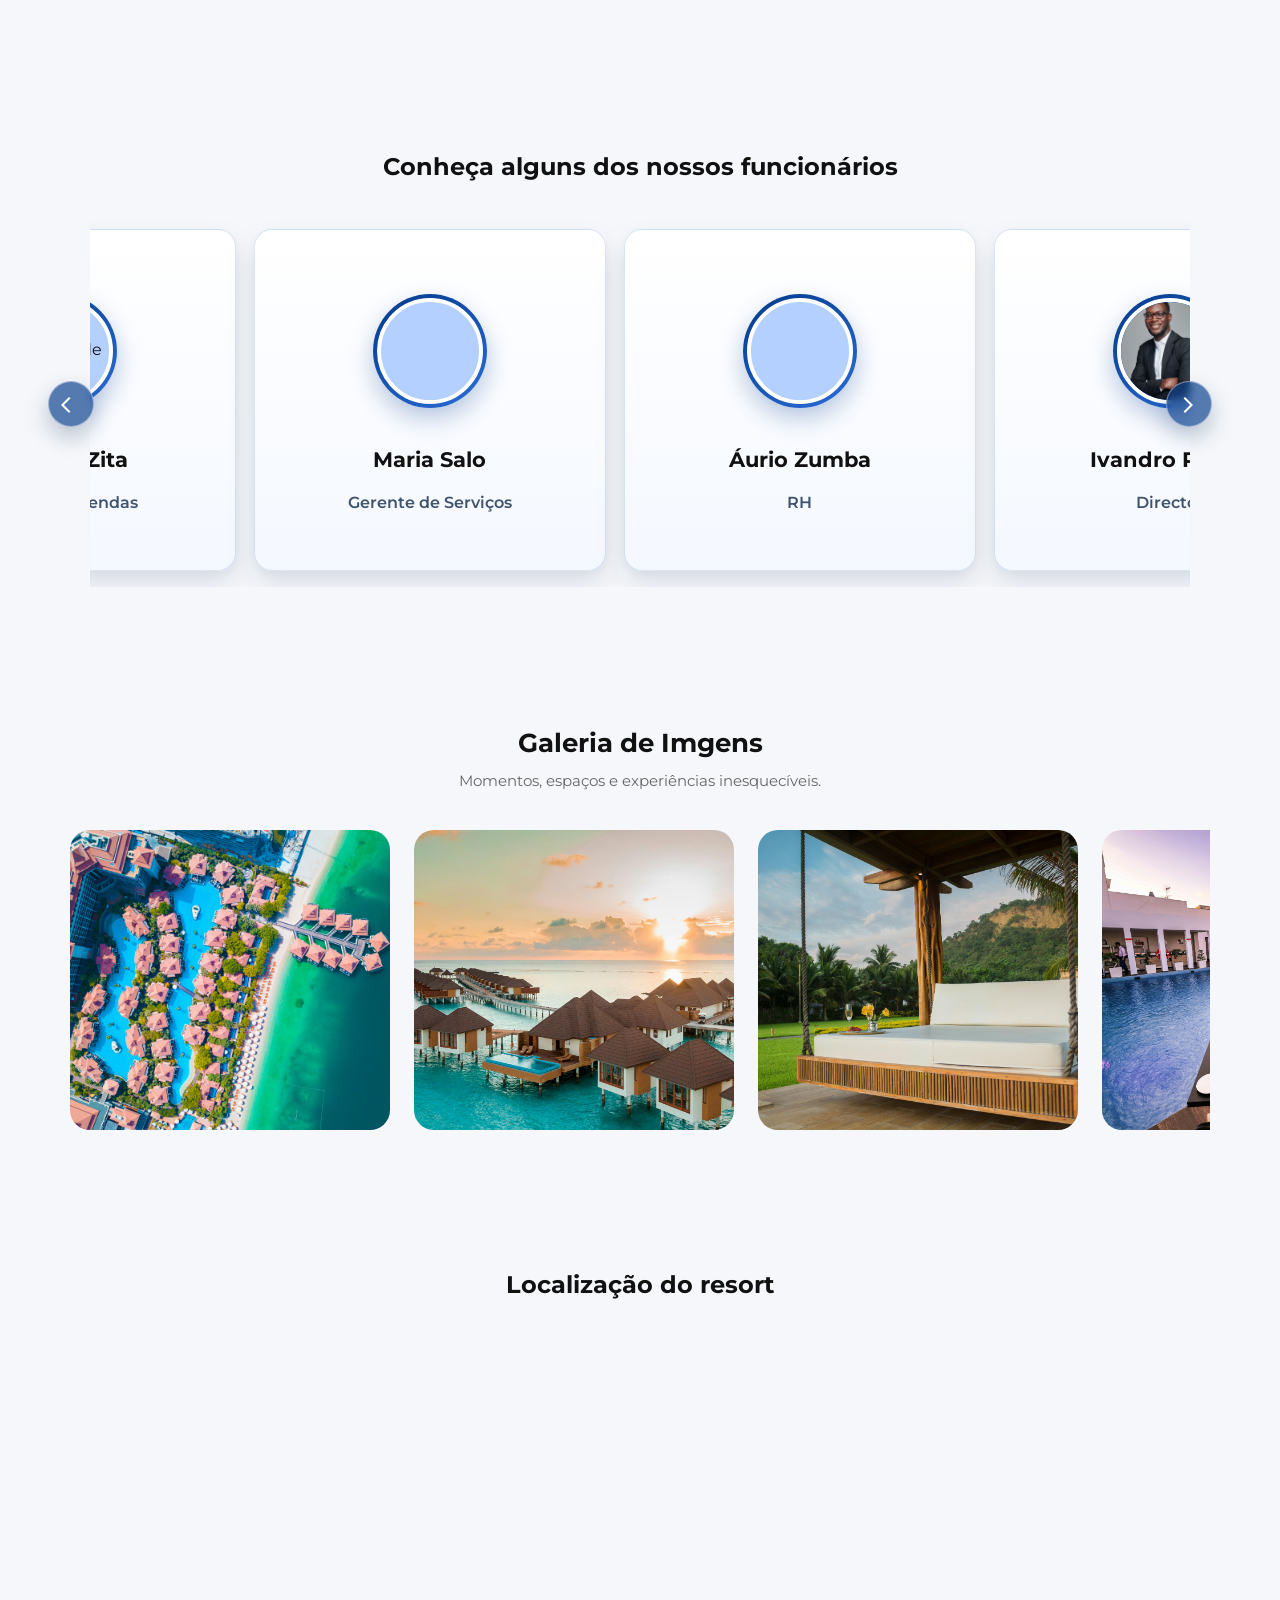
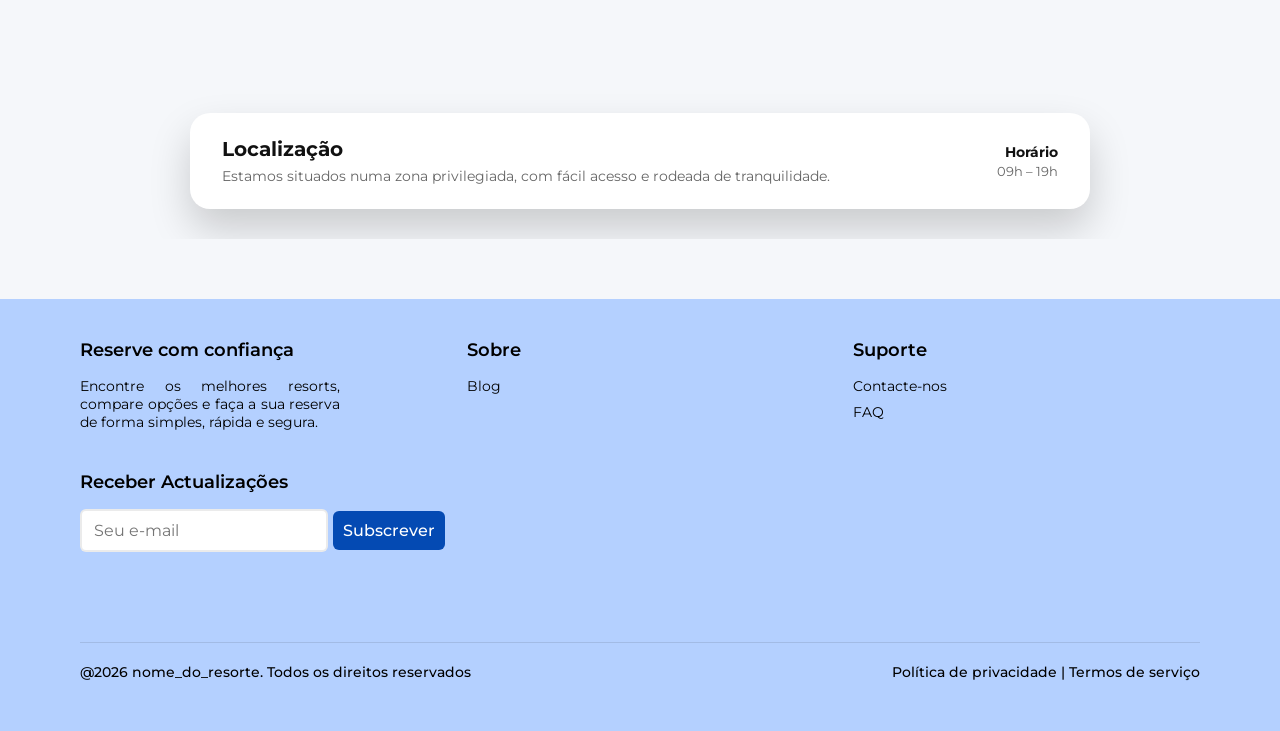
==== commit 36f85267: "organização básica de pastas" ====
--- a/index.html
+++ b/index.html
@@ -77,10 +77,10 @@
 <section>
   <div class="bem-vindo">
   <div class="image-slider">
-    <img src="imagens/imagens_gerentes/resorts/fabio-fistarol-qai_Clhyq0s-unsplash.jpg" alt="Piscina">
-    <img src="imagens/imagens_gerentes/resorts/sasha-kaunas-xEaAoizNFV8-unsplash.jpg" alt="Quarto">
-    <img src="imagens/imagens_gerentes/resorts/bilderboken-rlwE8f8anOc-unsplash.jpg" alt="Lazer">
-    <img src="imagens/imagens_gerentes/resorts/chelsea-gates-0653_wY0nRc-unsplash.jpg" alt="Sala">
+    <img src="img/imagens_gerentes/resorts/fabio-fistarol-qai_Clhyq0s-unsplash.jpg" alt="Piscina">
+    <img src="img/imagens_gerentes/resorts/sasha-kaunas-xEaAoizNFV8-unsplash.jpg" alt="Quarto">
+    <img src="img/imagens_gerentes/resorts/bilderboken-rlwE8f8anOc-unsplash.jpg" alt="Lazer">
+    <img src="img/imagens_gerentes/resorts/chelsea-gates-0653_wY0nRc-unsplash.jpg" alt="Sala">
   </div>
 
   <div class="welcome-content">
@@ -302,7 +302,7 @@
             <li class="cartao">
               <div class="wrapper-imagem">
                 <img
-                  src="imagens/imagens_gerentes/olawale-munna-qpyR0WKV_Cs-unsplash.jpg"
+                  src="img/imagens_gerentes/olawale-munna-qpyR0WKV_Cs-unsplash.jpg"
                   alt="Ivandro Panzo - Director"
                   draggable="false" loading="lazy" decoding="async"
                 />
@@ -313,7 +313,7 @@
             <li class="cartao">
               <div class="wrapper-imagem">
                 <img
-                  src="imagens/imagens_gerentes/linkedin-sales-solutions-pAtA8xe_iVM-unsplash.jpg"
+                  src="img/imagens_gerentes/linkedin-sales-solutions-pAtA8xe_iVM-unsplash.jpg"
                   alt="Emílio Gaspar - Gerente de Marketing"
                   draggable="false" loading="lazy" decoding="async"
                 />
@@ -324,7 +324,7 @@
             <li class="cartao">
               <div class="wrapper-imagem">
                 <img
-                  src="imagens/imagens_gerentes/christina-wocintechchat-com-0Zx1bDv5BNY-unsplash.jpg"
+                  src="img/imagens_gerentes/christina-wocintechchat-com-0Zx1bDv5BNY-unsplash.jpg"
                   alt="Elowine Zita - Gerente de Vendas"
                   draggable="false" loading="lazy" decoding="async"
                 />
@@ -335,7 +335,7 @@
             <li class="cartao">
               <div class="wrapper-imagem">
                 <img
-                  src="imagens/imagens_gerentes/christina-wocintechchat-com-SJvDxw0azqw-unsplash.jpg"
+                  src="img/imagens_gerentes/christina-wocintechchat-com-SJvDxw0azqw-unsplash.jpg"
                   alt="Maria Salo - Gerente de Serviços"
                   draggable="false" loading="lazy" decoding="async"
                 />
@@ -346,7 +346,7 @@
             <li class="cartao">
               <div class="wrapper-imagem">
                 <img
-                  src="imagens/imagens_gerentes/itay-verchik-G3ZAhAJ2ojc-unsplash.jpg"
+                  src="img/imagens_gerentes/itay-verchik-G3ZAhAJ2ojc-unsplash.jpg"
                   alt="Áurio Zumba - RH"
                   draggable="false" loading="lazy" decoding="async"
                 />
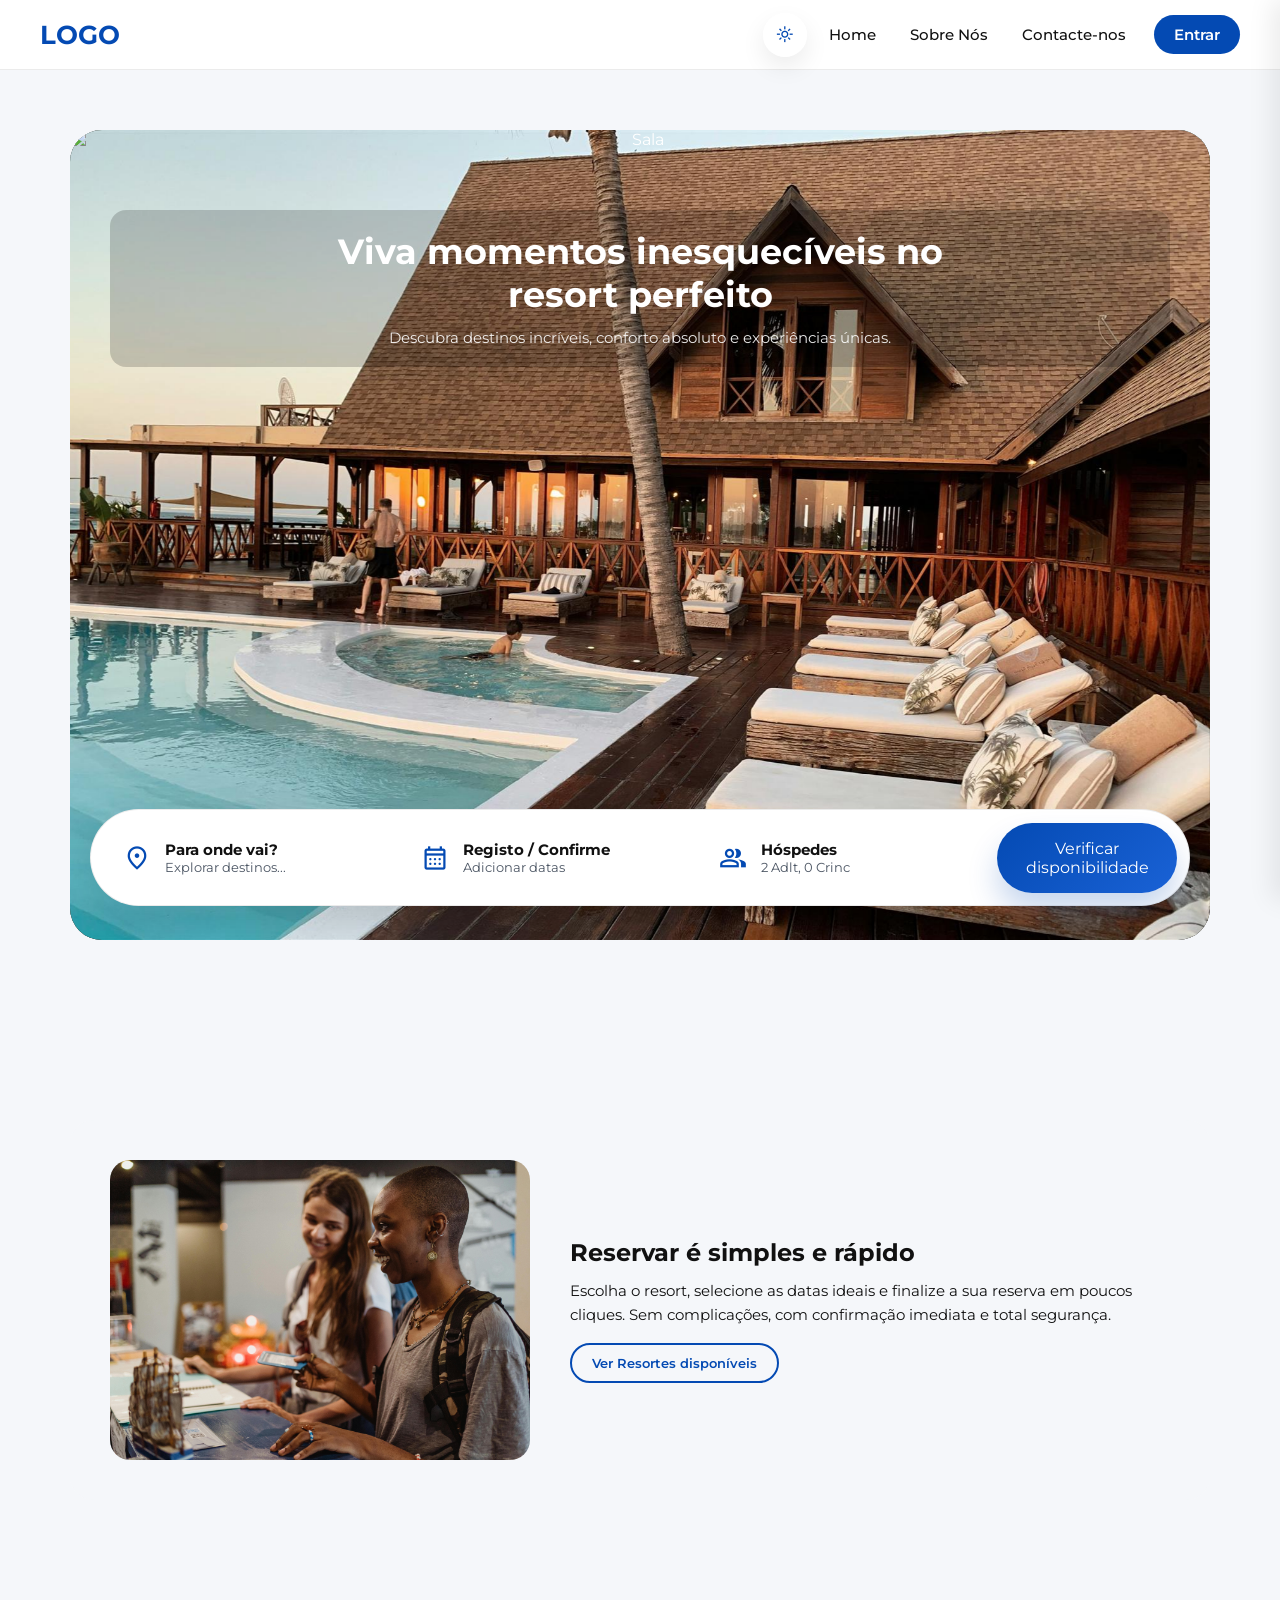
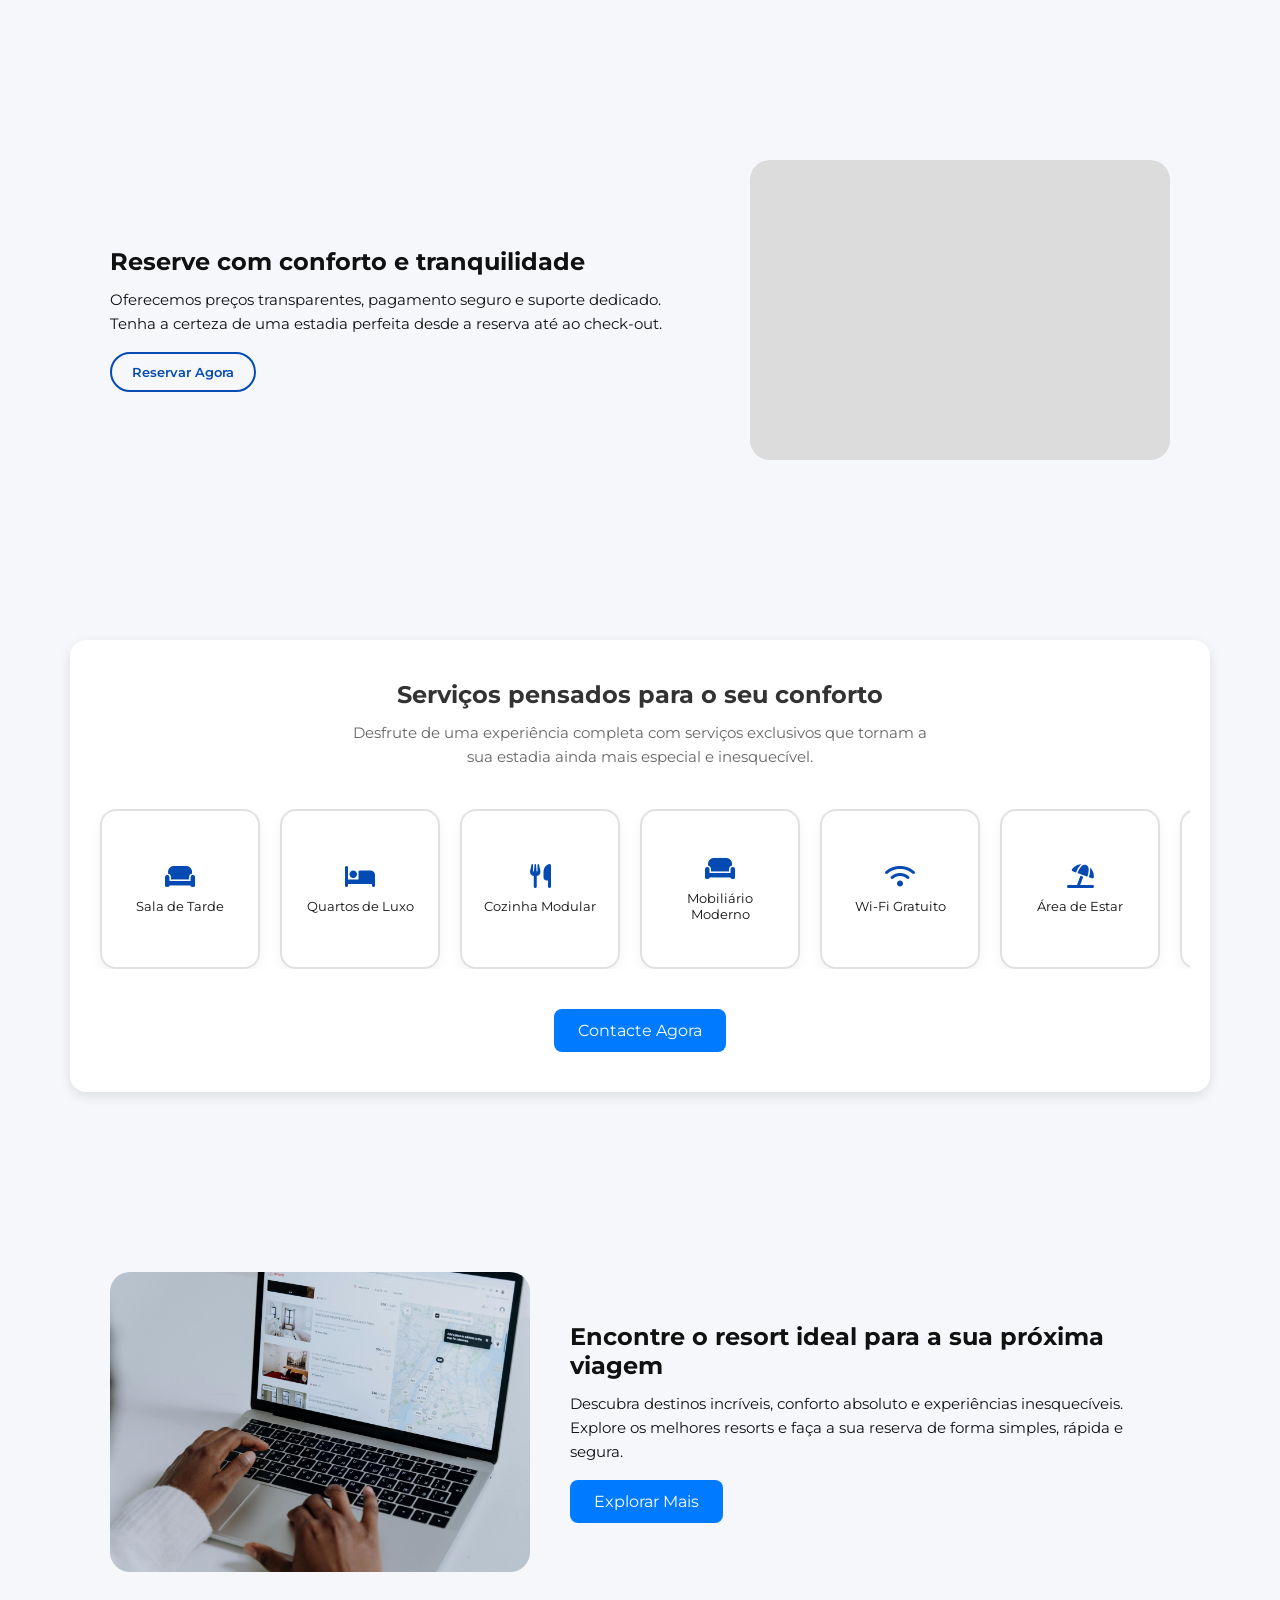
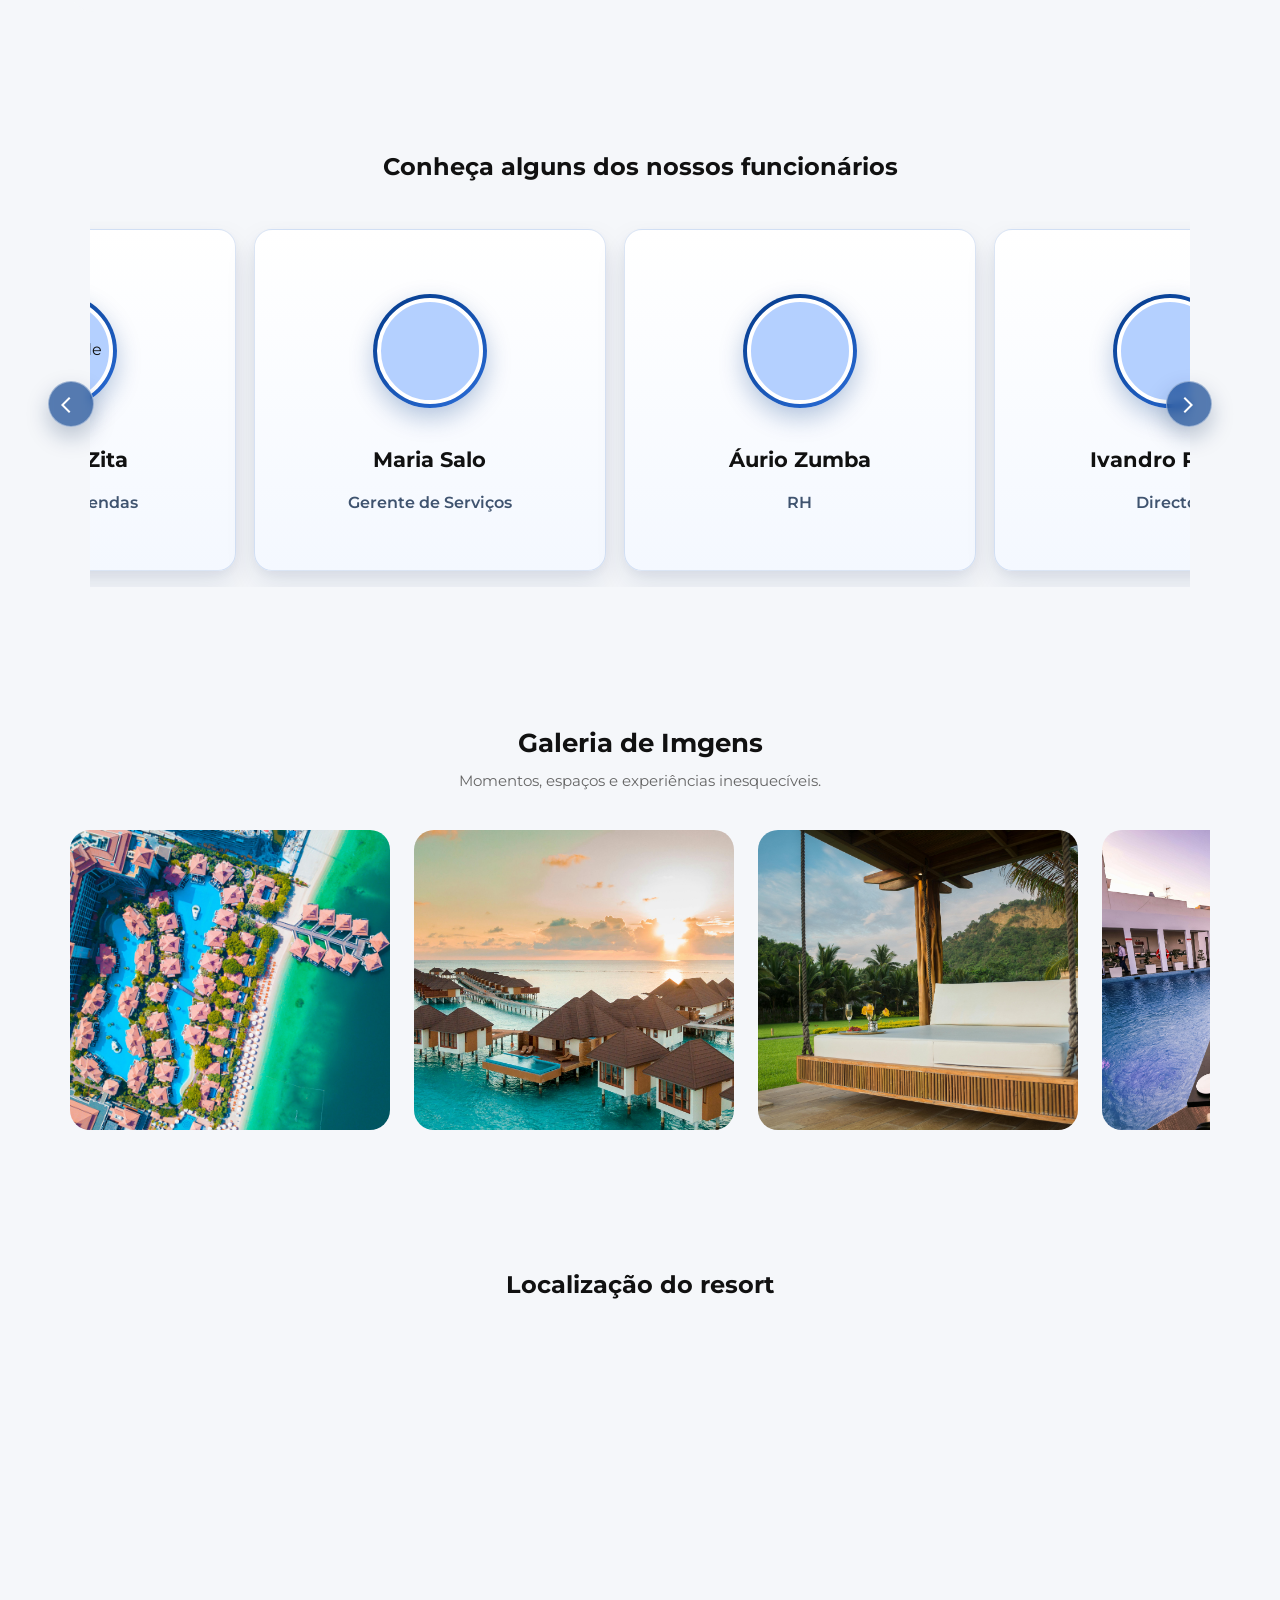
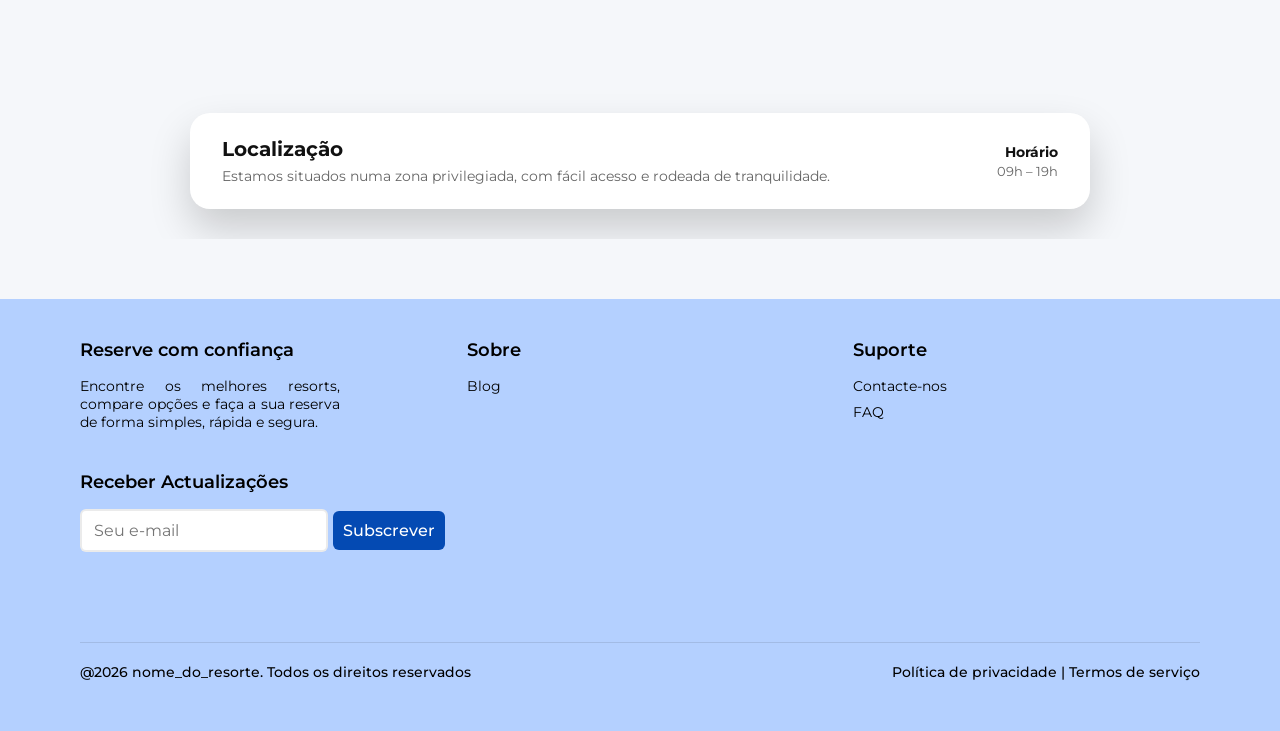
==== commit 8edf1d8f: "img's" ====
--- a/index.html
+++ b/index.html
@@ -77,10 +77,10 @@
 <section>
   <div class="bem-vindo">
   <div class="image-slider">
-    <img src="img/imagens_gerentes/resorts/fabio-fistarol-qai_Clhyq0s-unsplash.jpg" alt="Piscina">
-    <img src="img/imagens_gerentes/resorts/sasha-kaunas-xEaAoizNFV8-unsplash.jpg" alt="Quarto">
-    <img src="img/imagens_gerentes/resorts/bilderboken-rlwE8f8anOc-unsplash.jpg" alt="Lazer">
-    <img src="img/imagens_gerentes/resorts/chelsea-gates-0653_wY0nRc-unsplash.jpg" alt="Sala">
+    <img src="img/imagens_gerentes/resorts/fabio-fistarol-qai_Clhyq0s-unsplash.jpg" alt="Piscina" decoding="async" fetchpriority="high">
+    <img src="img/imagens_gerentes/resorts/sasha-kaunas-xEaAoizNFV8-unsplash.jpg" alt="Quarto" loading="lazy" decoding="async">
+    <img src="img/imagens_gerentes/resorts/bilderboken-rlwE8f8anOc-unsplash.jpg" alt="Lazer" loading="lazy" decoding="async">
+    <img src="img/imagens_gerentes/resorts/chelsea-gates-0653_wY0nRc-unsplash.jpg" alt="Sala" loading="lazy" decoding="async">
   </div>
 
   <div class="welcome-content">
@@ -492,3 +492,4 @@
 
 
 
+
--- a/styles/style.css
+++ b/styles/style.css
@@ -113,7 +113,7 @@
 
   background-color: var(--header-bg);
   border-bottom: 1px solid var(--border);
-  backdrop-filter: blur(14px);
+  -webkit-backdrop-filter: blur(14px);
   z-index: 1000;
 }
 
@@ -193,17 +193,13 @@
   box-shadow: -8px 0 24px rgba(0, 0, 0, 0.08);
   width: 280px;
   height: 100vh;
-
   background-color: var(--cor-cards);
   padding: 100px 24px 24px;
-
   display: flex;
   flex-direction: column;
   gap: 24px;
-
   transform: translateX(100%);
   transition: transform 0.35s ease;
-
   z-index: 1000;
 }
 
@@ -242,8 +238,7 @@
   position: fixed;
   inset: 0;
   background-color: rgba(0, 0, 0, 0.4);
-  --webkit-backdrop-filter: blur(4px);
-
+  filter: blur(4px);
   opacity: 0;
   pointer-events: none;
   transition: opacity 0.3s ease;
@@ -279,7 +274,9 @@
   color: #044ab3;
   background: rgba(4, 74, 179, 0.1);
   outline: none;
-}.btn-login {
+}
+
+.btn-login {
   text-decoration: none;
   background-color: var(--cor-botao);
   color: white;
@@ -349,7 +346,9 @@
 body.dark .botao-nav:focus-visible {
   color: #8ab9ff;
   background: rgba(138, 185, 255, 0.16);
-}`r`n`r`nbody.dark .footer-bottom p a,
+}
+
+body.dark .footer-bottom p a,
 body.dark .footer-section a {
   color: #cbd5e1;
 }
@@ -537,9 +536,11 @@
   }
 }
 
-/* Page-specific CSS moved to styles/contact.css and styles/about.css */
-
-
-
-
-
+
+
+
+
+
+
+
+
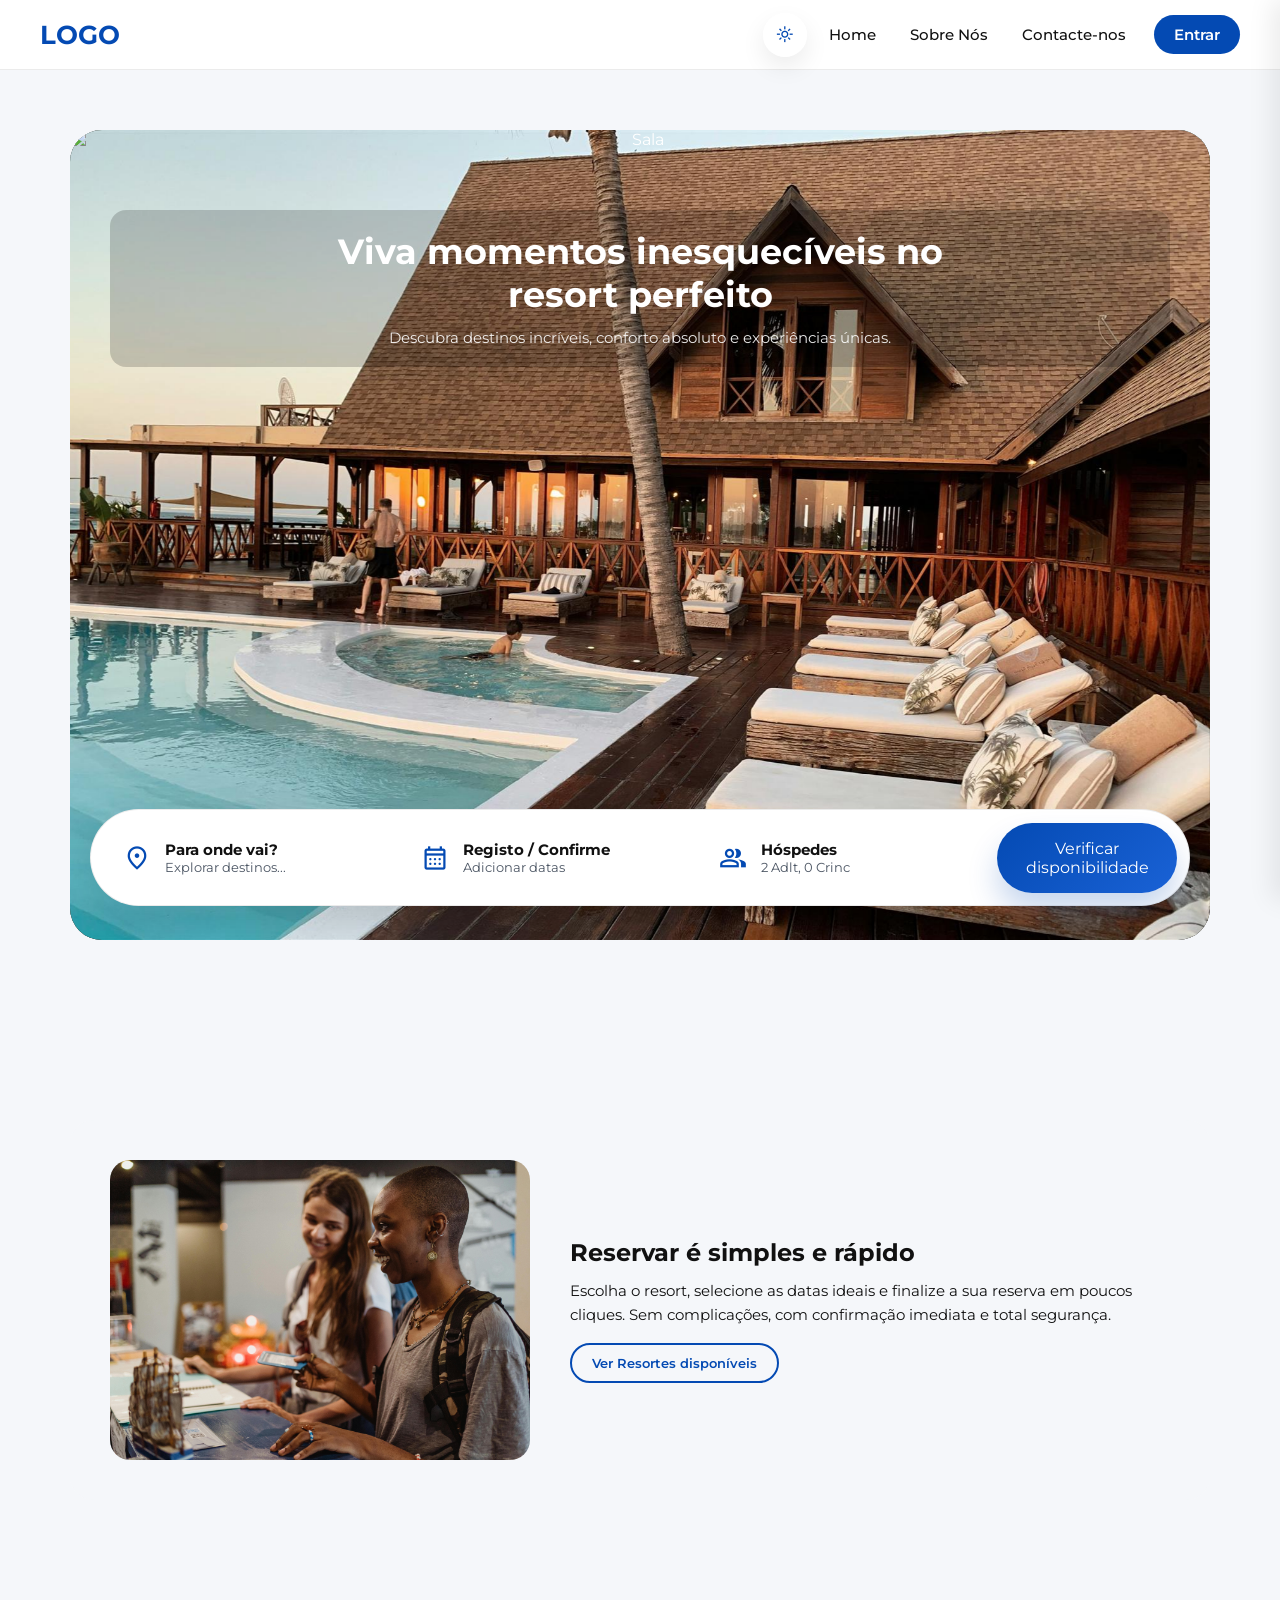
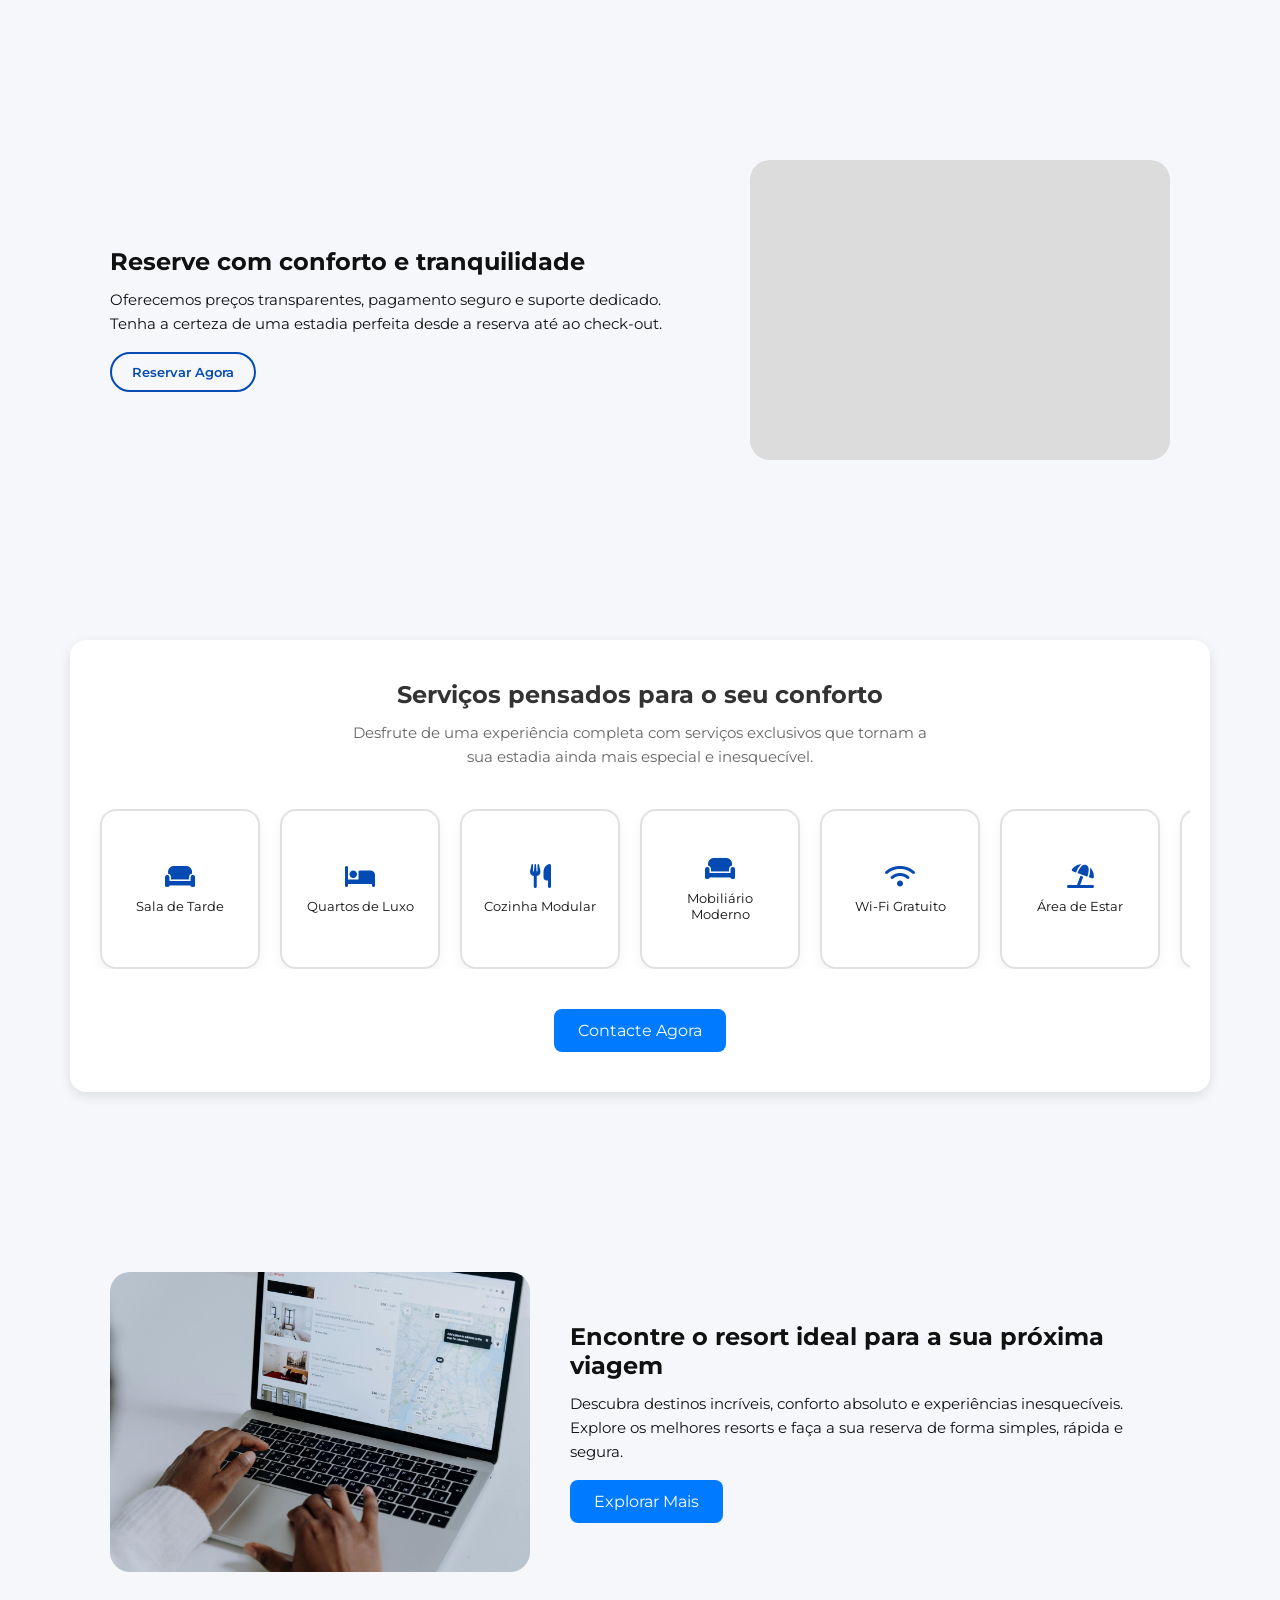
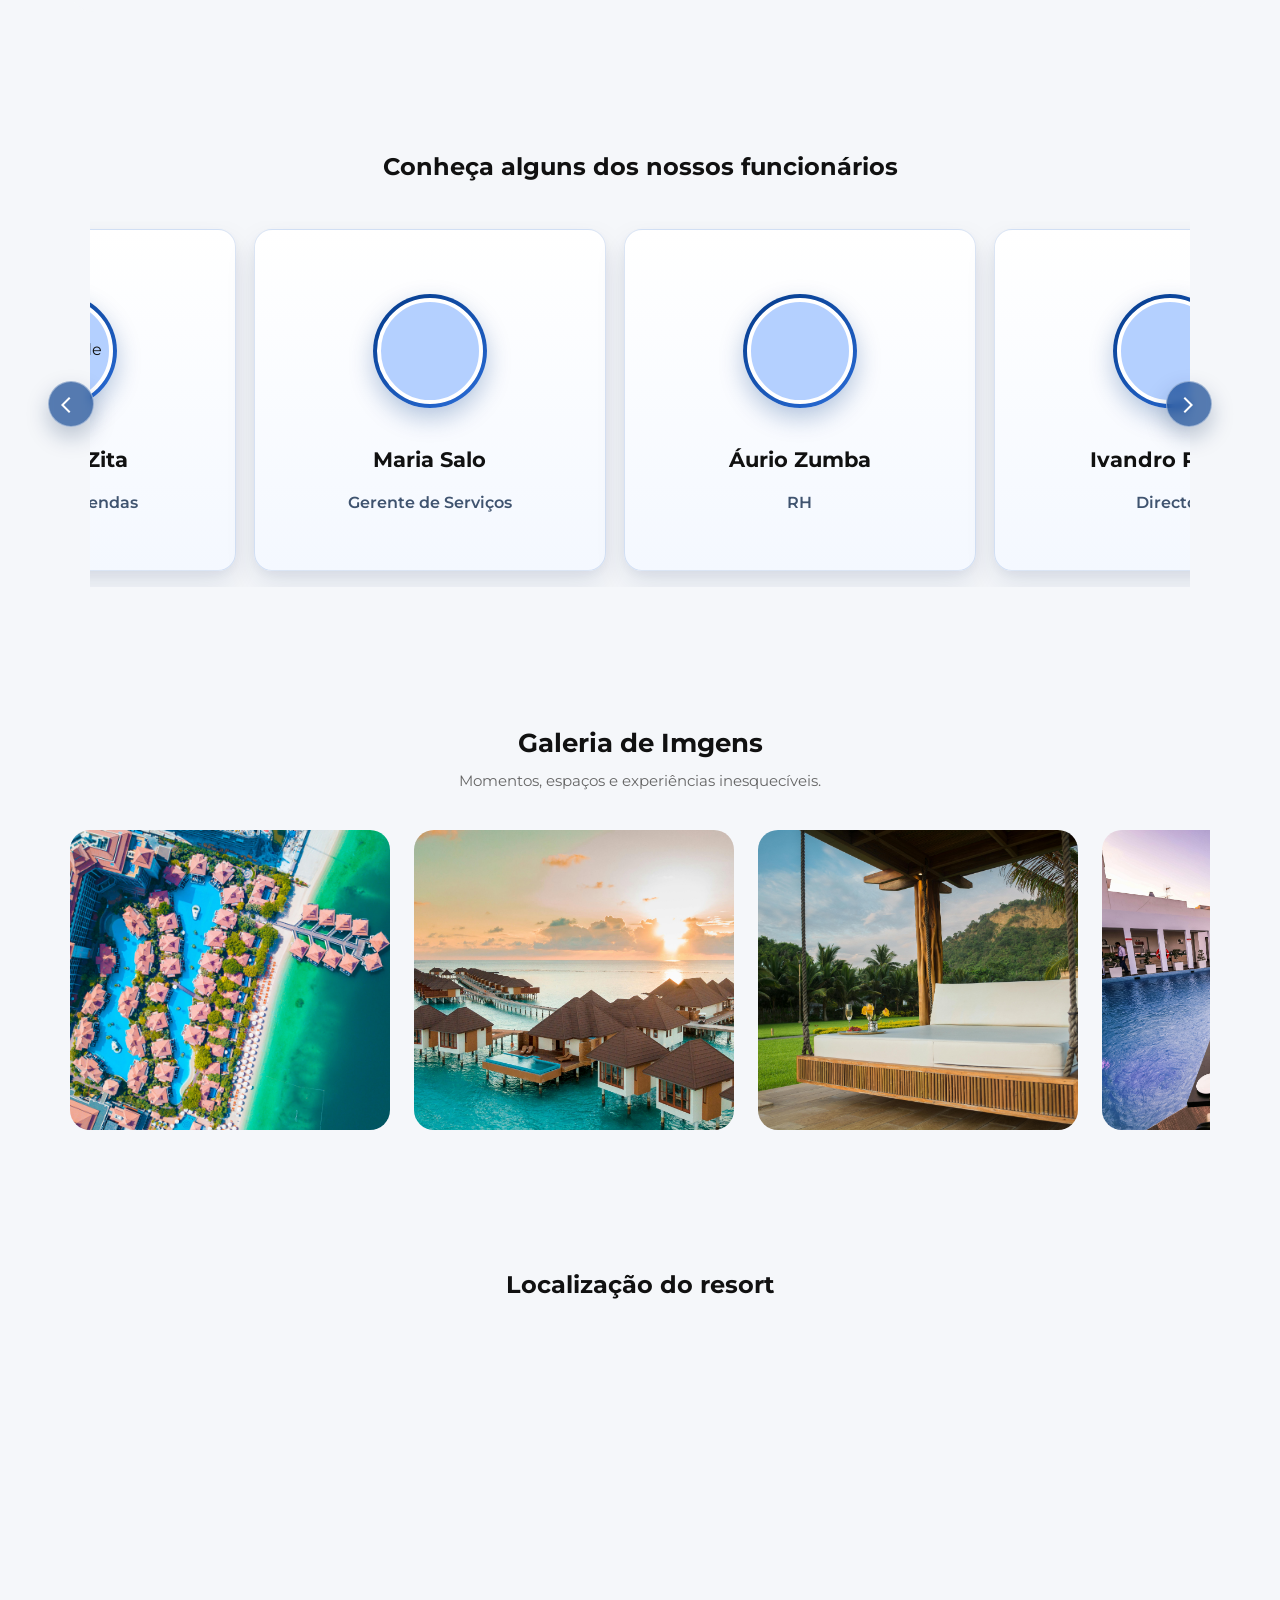
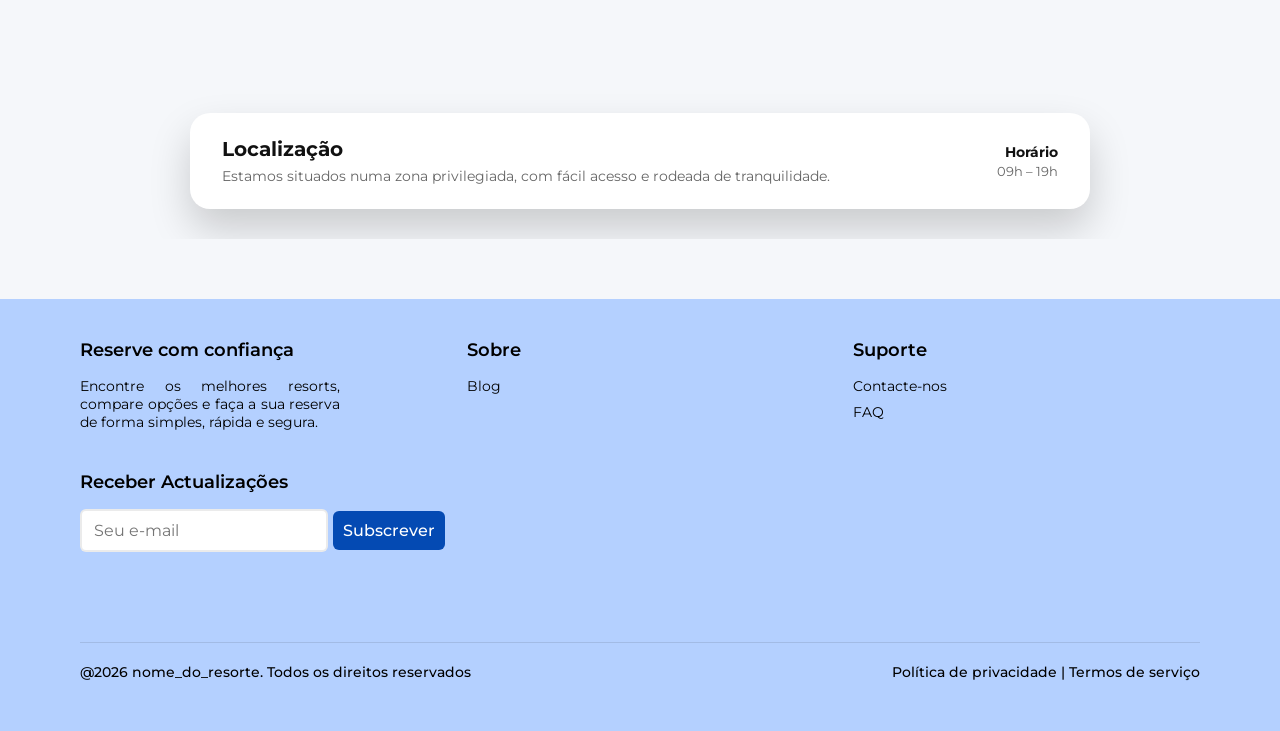
==== commit c201b1d4: "formulários acrescentados" ====
--- a/index.html
+++ b/index.html
@@ -52,7 +52,7 @@
           <a href="./index.html" class="botao-nav">Home</a>
           <a href="./sobre_nos/Sobre Nós.html" class="botao-nav">Sobre Nós</a>
           <a href="./contactos/Contacte-nos.html" class="botao-nav">Contacte-nos</a>
-          <a href="#" class="btn-login">Entrar</a>
+          <a href="./Pages/auth/iniciar-sessao.html" class="btn-login">Entrar</a>
         </nav>
       </div>
     </header>
@@ -69,7 +69,7 @@
        <a href="./index.html" class="botao-nav">Home</a>
       <a href="./sobre_nos/Sobre Nós.html" class="botao-nav">Sobre Nós</a>
       <a href="./contactos/Contacte-nos.html" class="botao-nav">Contacte-nos</a>
-      <a href="#" class="btn-reservar">Entrar</a>
+      <a href="./Pages/auth/iniciar-sessao.html" class="btn-reservar">Entrar</a>
     </aside>
 
     <main>
--- a/styles/style.css
+++ b/styles/style.css
@@ -291,6 +291,124 @@
   background-color: #033a8a;
 }
 
+.auth-user-menu {
+  position: relative;
+}
+
+.auth-user-trigger {
+  min-height: 46px;
+  display: inline-flex;
+  align-items: center;
+  gap: 10px;
+  padding: 6px 8px 6px 6px;
+  border: 1px solid rgba(4, 74, 179, 0.18);
+  border-radius: 999px;
+  background: rgba(255, 255, 255, 0.94);
+  color: var(--cor-texto);
+  box-shadow: 0 10px 24px rgba(15, 23, 42, 0.08);
+}
+
+.auth-user-avatar {
+  width: 34px;
+  height: 34px;
+  display: grid;
+  place-items: center;
+  border-radius: 50%;
+  background: linear-gradient(135deg, var(--cor-botao), #2ba6a1);
+  color: #fff;
+  font-size: 0.88rem;
+  font-weight: 700;
+  letter-spacing: 0.08em;
+}
+
+.auth-user-name {
+  max-width: 160px;
+  overflow: hidden;
+  text-overflow: ellipsis;
+  white-space: nowrap;
+  font-size: 0.92rem;
+  font-weight: 600;
+}
+
+.auth-user-dropdown {
+  position: absolute;
+  top: calc(100% + 10px);
+  right: 0;
+  min-width: 220px;
+  padding: 14px;
+  border: 1px solid var(--border);
+  border-radius: 18px;
+  background: var(--cor-cards);
+  box-shadow: 0 18px 40px rgba(15, 23, 42, 0.14);
+  opacity: 0;
+  pointer-events: none;
+  transform: translateY(-8px);
+  transition: opacity 0.2s ease, transform 0.2s ease;
+  z-index: 1100;
+}
+
+.auth-user-menu.open .auth-user-dropdown {
+  opacity: 1;
+  pointer-events: auto;
+  transform: translateY(0);
+}
+
+.auth-user-meta {
+  display: flex;
+  flex-direction: column;
+  gap: 4px;
+  margin-bottom: 12px;
+}
+
+.auth-user-meta strong {
+  font-size: 0.96rem;
+}
+
+.auth-user-meta span,
+.auth-mobile-text span {
+  color: var(--cor-subtitulo);
+  font-size: 0.88rem;
+}
+
+.auth-logout-button {
+  width: 100%;
+  border: none;
+  border-radius: 12px;
+  padding: 10px 14px;
+  background: rgba(4, 74, 179, 0.08);
+  color: var(--cor-botao);
+  font-weight: 700;
+}
+
+.auth-mobile-card {
+  display: grid;
+  gap: 14px;
+  padding: 16px;
+  border-radius: 20px;
+  background: rgba(4, 74, 179, 0.08);
+}
+
+.auth-mobile-identity {
+  display: flex;
+  align-items: center;
+  gap: 12px;
+}
+
+.auth-mobile-text {
+  display: flex;
+  flex-direction: column;
+  gap: 4px;
+}
+
+.auth-mobile-text strong {
+  font-size: 0.95rem;
+}
+
+.auth-logout-mobile {
+  background: var(--cor-botao);
+  color: #fff;
+}
+
 .btn-reservar {
   text-decoration: none;
   background-color: var(--cor-botao);
@@ -332,6 +450,16 @@
 
 body.dark .btn-reservar {
   background-color: #5f7ee6;
+}
+
+body.dark .auth-user-trigger {
+  background: rgba(255, 255, 255, 0.06);
+  border-color: rgba(148, 163, 184, 0.2);
+  color: #e2e8f0;
+}
+
+body.dark .auth-user-dropdown {
+  background: #0f172a;
 }
 
 body.dark .material-symbols-outlined {
